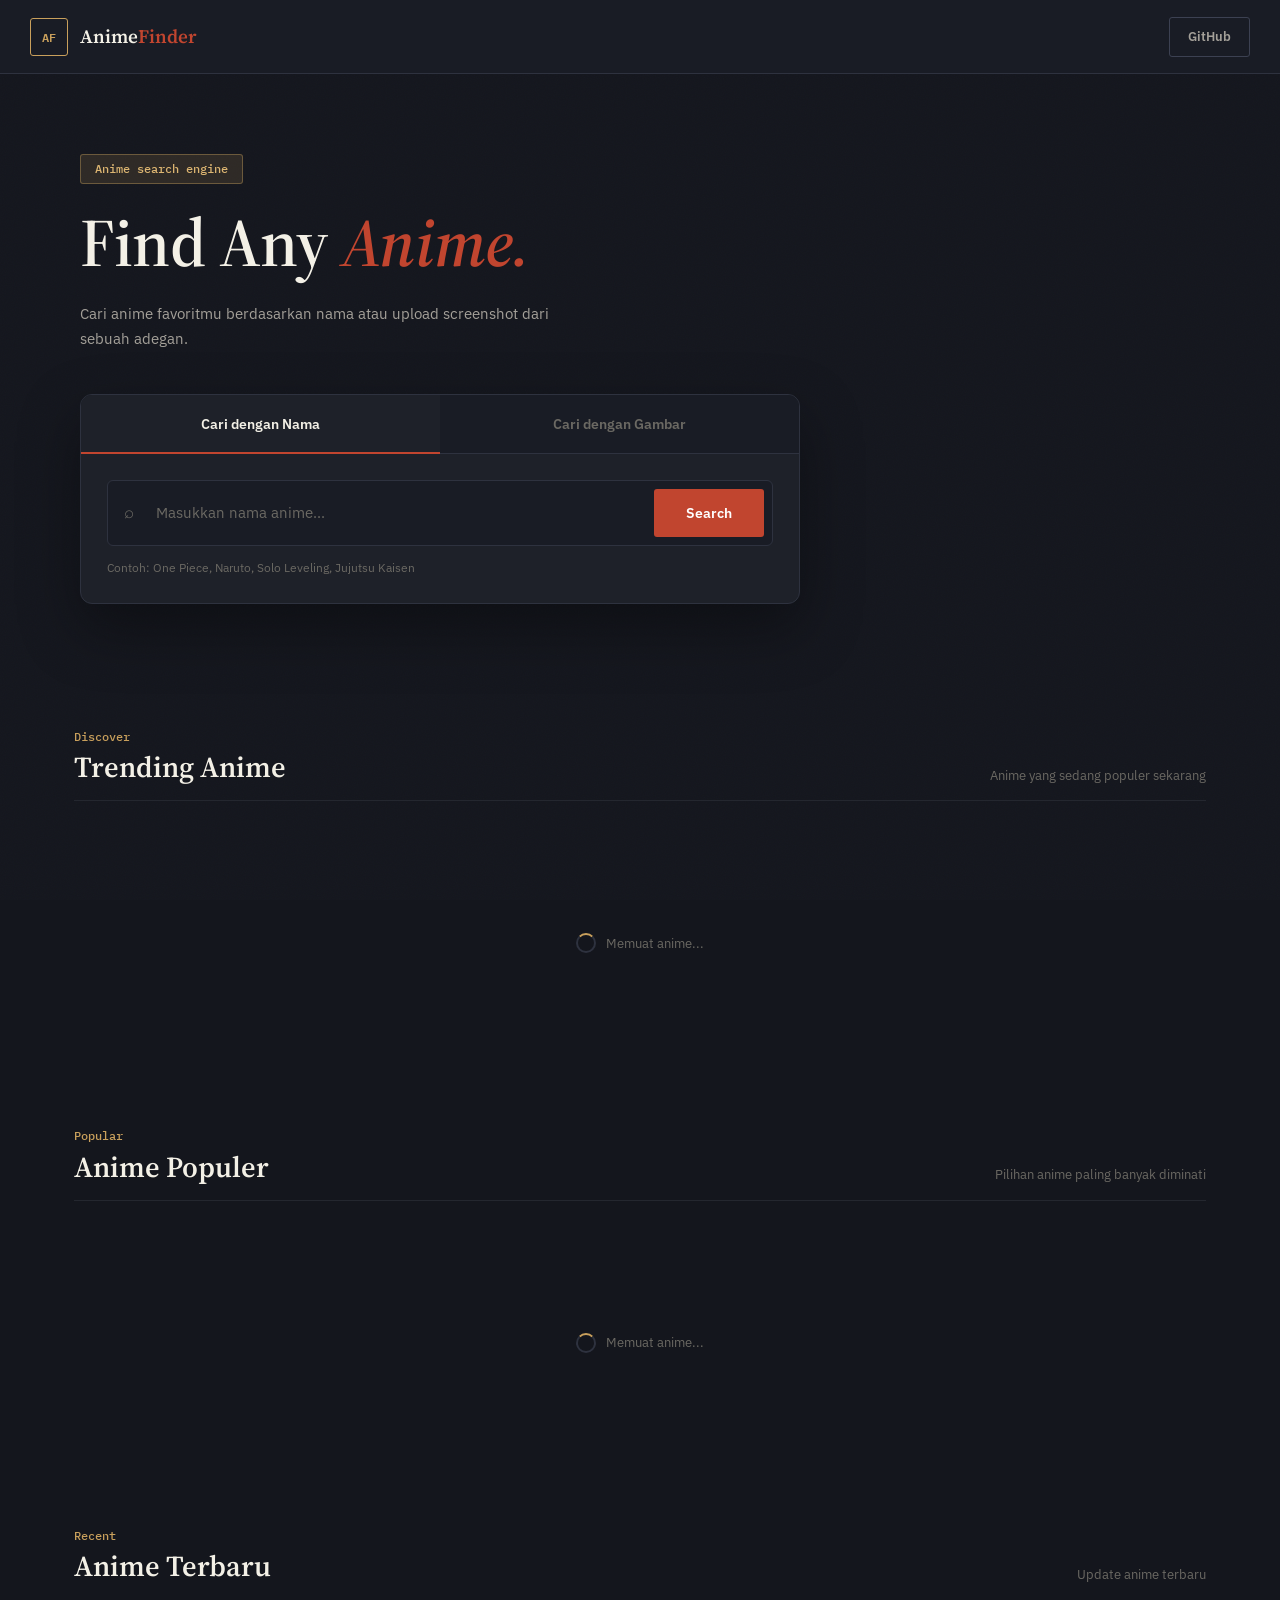
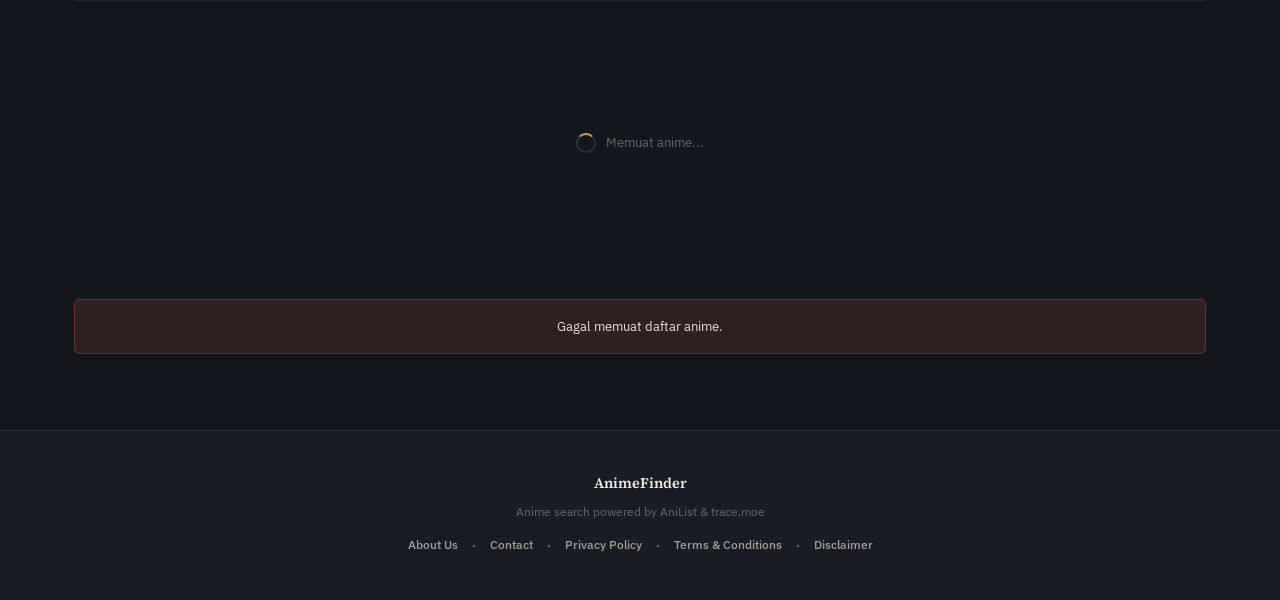
==== index.html @ 57e7ceac "Add files via upload" ====
<!DOCTYPE html>
<html lang="id">
<head>
    <meta charset="UTF-8">

    <meta
        name="viewport"
        content="width=device-width, initial-scale=1.0"
    >

    <meta
        name="theme-color"
        content="#06070c"
    >

    <meta
        name="description"
        content="AnimeFinder — cari anime berdasarkan nama atau screenshot."
    >

    <title>AnimeFinder — Anime Search</title>

    <link
        rel="stylesheet"
        href="style.css"
    >
</head>

<body>

    <!-- =====================================
         NAVBAR
    ====================================== -->

    <header class="navbar">

        <a
            href="#"
            class="logo"
            aria-label="AnimeFinder Home"
        >
            <span class="logo-icon">
                AF
            </span>

            <span>
                Anime<span>Finder</span>
            </span>
        </a>

        <button
            id="githubBtn"
            class="github-btn"
            type="button"
        >
            GitHub
        </button>

    </header>


    <!-- =====================================
         MAIN
    ====================================== -->

    <main>

        <!-- =================================
             HERO
        ================================== -->

        <section class="hero">

            <span class="hero-badge">
                Anime search engine
            </span>

            <h1>
                Find Any
                <span>Anime.</span>
            </h1>

            <p>
                Cari anime favoritmu berdasarkan
                nama atau upload screenshot dari
                sebuah adegan.
            </p>


            <!-- =============================
                 SEARCH CONTAINER
            ============================== -->

            <div class="search-container">

                <!-- TABS -->

                <div class="search-tabs">

                    <button
                        class="tab active"
                        data-tab="name"
                        type="button"
                    >
                      Cari dengan Nama
                    </button>

                    <button
                        class="tab"
                        data-tab="image"
                        type="button"
                    >
                      Cari dengan Gambar
                    </button>

                </div>


                <!-- =========================
                     NAME SEARCH
                ========================== -->

                <div
                    id="namePanel"
                    class="search-panel active"
                >

                    <div class="search-box">

                        <span class="search-icon">
                            ⌕
                        </span>

                        <input
                            id="searchInput"
                            type="search"
                            autocomplete="off"
                            placeholder="Masukkan nama anime..."
                            aria-label="Nama anime"
                        >

                        <button
                            id="searchBtn"
                            type="button"
                        >
                            Search
                        </button>

                    </div>

                    <p class="search-hint">
                        Contoh: One Piece, Naruto,
                        Solo Leveling, Jujutsu Kaisen
                    </p>

                </div>


                <!-- =========================
                     IMAGE SEARCH
                ========================== -->

                <div
                    id="imagePanel"
                    class="search-panel"
                >

                    <label
                        class="upload-box"
                        for="imageInput"
                    >

                        <input
                            id="imageInput"
                            type="file"
                            accept="image/*"
                            hidden
                        >

                        <div
                            id="uploadContent"
                            class="upload-content"
                        >

                            <div class="upload-icon">
                                [◉°]
                            </div>

                            <strong>
                                Upload Screenshot Anime
                            </strong>

                            <span>
                                JPG, PNG, WEBP — maksimal 12 MB
                            </span>

                        </div>

                        <img
                            id="previewImage"
                            class="preview-image"
                            src=""
                            alt="Preview screenshot"
                        >

                    </label>

                    <button
                        id="traceBtn"
                        class="trace-btn"
                        type="button"
                        disabled
                    >
                        🔎 Cari Anime dari Gambar
                    </button>

                </div>

            </div>

        </section>


        <!-- =================================
             ERROR
        ================================== -->

        <div
            id="errorBox"
            class="error-box hidden"
        >

            <div class="error-icon">
                !
            </div>

            <div class="error-text">

                <strong id="errorTitle">
                    Terjadi kesalahan
                </strong>

                <p id="errorMessage">
                    Silakan coba lagi.
                </p>

            </div>

            <button
                id="closeError"
                type="button"
                aria-label="Tutup"
            >
                ×
            </button>

        </div>


        <!-- =================================
             LOADING
        ================================== -->

        <div
            id="loading"
            class="loading hidden"
        >

            <div class="spinner"></div>

            <p id="loadingText">
                Memuat...
            </p>

        </div>


        <!-- =================================
             HOME — TRENDING
        ================================== -->

        <section
            class="home-anime"
            id="trendingSection"
        >

            <div class="home-section-heading">

                <div>

                    <span class="home-eyebrow">
                        Discover
                    </span>

                    <h2>
                        Trending Anime
                    </h2>

                </div>

                <span class="home-description">
                    Anime yang sedang populer sekarang
                </span>

            </div>


            <div
                id="trendingGrid"
                class="home-anime-grid"
            >

                <div class="home-loading">

                    <div class="mini-spinner"></div>

                    <span>
                        Memuat anime...
                    </span>

                </div>

            </div>

        </section>


        <!-- =================================
             HOME — Popular
        ================================== -->

        <section
            class="home-anime"
            id="popularSection"
        >

            <div class="home-section-heading">

                <div>

                    <span class="home-eyebrow">
                        Popular
                    </span>

                    <h2>
                        Anime Populer
                    </h2>

                </div>

                <span class="home-description">
                    Pilihan anime paling banyak diminati
                </span>

            </div>


            <div
                id="popularGrid"
                class="home-anime-grid"
            >

                <div class="home-loading">

                    <div class="mini-spinner"></div>

                    <span>
                        Memuat anime...
                    </span>

                </div>

            </div>

        </section>


        <!-- =================================
             HOME — Recent
        ================================== -->

        <section
            class="home-anime"
            id="recentSection"
        >

            <div class="home-section-heading">

                <div>

                    <span class="home-eyebrow">
                        Recent
                    </span>

                    <h2>
                        Anime Terbaru
                    </h2>

                </div>

                <span class="home-description">
                    Update anime terbaru
                </span>

            </div>


            <div
                id="recentGrid"
                class="home-anime-grid"
            >

                <div class="home-loading">

                    <div class="mini-spinner"></div>

                    <span>
                        Memuat anime...
                    </span>

                </div>

            </div>

        </section>


        <!-- =================================
             HOME ERROR
        ================================== -->

        <div
            id="homeError"
            class="home-error hidden"
        >
            Gagal memuat daftar anime.
        </div>


        <!-- =================================
             SEARCH RESULTS — NAME
        ================================== -->

        <section
            id="results"
            class="results hidden"
        >

            <div class="section-heading">

                <div>

                    <span
                        id="resultEyebrow"
                        class="eyebrow"
                    >
                        AniList results
                    </span>

                    <h2 id="resultTitle">
                        Hasil pencarian
                    </h2>

                </div>

                <span
                    id="resultCount"
                    class="result-count"
                >
                    0 anime
                </span>

            </div>


            <div
                id="animeGrid"
                class="anime-grid"
            ></div>

        </section>


        <!-- =================================
             SEARCH RESULTS — IMAGE
        ================================== -->

        <section
            id="traceResults"
            class="trace-results hidden"
        >

            <div class="section-heading">

                <div>

                    <span class="eyebrow">
                        Image search
                    </span>

                    <h2>
                        Anime yang ditemukan
                    </h2>

                </div>

                <span
                    id="traceResultCount"
                    class="result-count"
                >
                    Hasil screenshot
                </span>

            </div>


            <div
                id="traceGrid"
                class="trace-grid"
            ></div>

        </section>


        <!-- =================================
             EMPTY STATE
        ================================== -->

        <section
            id="emptyState"
            class="empty-state hidden"
        >

            <div class="empty-icon">
                🔎
            </div>

            <h2>
                Anime tidak ditemukan
            </h2>

            <p>
                Coba gunakan nama anime lain
                atau upload screenshot yang
                lebih jelas.
            </p>

        </section>

    </main>


    <!-- =====================================
         ANIME DETAIL MODAL
    ====================================== -->

    <div
        id="animeModal"
        class="modal hidden"
        aria-hidden="true"
    >

        <div
            id="modalOverlay"
            class="modal-overlay"
        ></div>


        <div
            class="modal-card"
            role="dialog"
            aria-modal="true"
            aria-label="Anime Detail"
        >

            <button
                id="modalClose"
                class="modal-close"
                type="button"
                aria-label="Tutup detail"
            >
                ×
            </button>


            <div id="modalContent"></div>

        </div>

    </div>


    <!-- =====================================
         FOOTER
    ====================================== -->

    <footer>

        <strong>
            AnimeFinder
        </strong>

        <span>
            Anime search powered by AniList
            &amp; trace.moe
        </span>

        <nav class="footer-links" aria-label="Tautan footer">
            <a href="about.html">About Us</a>
            <span class="dot">•</span>
            <a href="contact.html">Contact</a>
            <span class="dot">•</span>
            <a href="privacy.html">Privacy Policy</a>
            <span class="dot">•</span>
            <a href="terms.html">Terms &amp; Conditions</a>
            <span class="dot">•</span>
            <a href="disclaimer.html">Disclaimer</a>
        </nav>

    </footer>


    <!-- =====================================
         JAVASCRIPT
    ====================================== -->

    <script
        src="app.js"
        defer
    ></script>

</body>
</html>
---- style.css ----
/* =========================================================
   AnimeFinder — visual identity notes

   Direction: a reading-room / card-catalog archive for anime —
   dark shelving, warm brass hardware, hairline card stock, an
   ink-stamp red for actions. Cards behave like catalog cards:
   flat, squared, hairline-bordered, with a folded-corner rating
   mark instead of a floating pill badge.
========================================================= */

@import url('https://fonts.googleapis.com/css2?family=Source+Serif+4:opsz,wght@8..60,500;8..60,600;8..60,700&family=IBM+Plex+Sans:wght@400;500;600;700&family=IBM+Plex+Mono:wght@400;500;600&display=swap');

:root {
    /* surfaces */
    --bg: #14161d;
    --bg-soft: #191c25;
    --surface: #1e2129;
    --surface-2: #262a34;
    --surface-raised: #2b2f3a;

    /* lines */
    --line: #2e323f;
    --line-soft: #24272f;
    --line-strong: #3c4152;

    /* text */
    --text: #e8e4d9;
    --text-dim: #a4a099;
    --text-faint: #6b6963;
    --heading: #f3f0e6;

    /* accents */
    --accent: #c1452f;
    --accent-strong: #d65a3f;
    --accent-soft: rgba(193, 69, 47, 0.14);
    --accent-line: rgba(193, 69, 47, 0.4);

    --brass: #c9a05c;
    --brass-strong: #ddb672;
    --brass-soft: rgba(201, 160, 92, 0.14);
    --brass-line: rgba(201, 160, 92, 0.4);

    --danger: #d9573f;
    --danger-soft: rgba(217, 87, 63, 0.14);
    --danger-line: rgba(217, 87, 63, 0.35);

    /* radii — deliberately varied by role, not a single value */
    --radius-tag: 3px;
    --radius-card: 6px;
    --radius-panel: 12px;

    /* type */
    --font-serif: "Source Serif 4", Georgia, "Times New Roman", serif;
    --font-sans: "IBM Plex Sans", system-ui, -apple-system, "Segoe UI", sans-serif;
    --font-mono: "IBM Plex Mono", "SF Mono", Consolas, monospace;
}

/* =========================================================
   RESET
========================================================= */

* {
    box-sizing: border-box;
    margin: 0;
    padding: 0;
}

html {
    scroll-behavior: smooth;
    background: var(--bg);
}

@media (prefers-reduced-motion: reduce) {
    html {
        scroll-behavior: auto;
    }

    * {
        animation-duration: 0.001ms !important;
        transition-duration: 0.001ms !important;
    }
}

body {
    position: relative;

    min-height: 100vh;
    overflow-x: hidden;

    background: var(--bg);
    color: var(--text);

    font-family: var(--font-sans);
    font-size: 15px;
    line-height: 1.5;
}

/* fine paper grain, not a tech grid — sits low and quiet */
body::before {
    content: "";
    position: fixed;
    inset: 0;

    pointer-events: none;
    z-index: 0;

    opacity: 0.5;
    mix-blend-mode: overlay;

    background-image: url("data:image/svg+xml,%3Csvg xmlns='http://www.w3.org/2000/svg' width='120' height='120'%3E%3Cfilter id='n'%3E%3CfeTurbulence type='fractalNoise' baseFrequency='0.9' numOctaves='2' stitchTiles='stitch'/%3E%3C/filter%3E%3Crect width='100%25' height='100%25' filter='url(%23n)' opacity='0.4'/%3E%3C/svg%3E");
}

body.modal-open {
    overflow: hidden;
}

button,
input {
    font: inherit;
    color: inherit;
}

button {
    border: 0;
    background: none;
}

a {
    color: inherit;
}

h1, h2, h3 {
    font-family: var(--font-serif);
    font-weight: 600;
    color: var(--heading);
}

::selection {
    background: var(--accent);
    color: #fff;
}

:focus-visible {
    outline: 2px solid var(--brass);
    outline-offset: 2px;
    border-radius: 2px;
}

::-webkit-scrollbar {
    width: 8px;
}

::-webkit-scrollbar-track {
    background: var(--bg);
}

::-webkit-scrollbar-thumb {
    background: var(--surface-raised);
    border-radius: 50px;
}

::-webkit-scrollbar-thumb:hover {
    background: var(--brass);
}

/* =========================================================
   NAVBAR
========================================================= */

.navbar {
    position: relative;
    z-index: 20;

    width: 100%;
    min-height: 74px;

    display: flex;
    align-items: center;
    justify-content: space-between;

    padding: 14px 30px;

    background: var(--bg-soft);
    border-bottom: 1px solid var(--line);
}

.logo {
    display: inline-flex;
    align-items: center;
    gap: 12px;

    color: var(--heading);
    text-decoration: none;

    font-family: var(--font-serif);
    font-size: 19px;
    font-weight: 600;
}

.logo > span:last-child > span {
    color: var(--accent);
}

.logo-icon {
    width: 38px;
    height: 38px;

    display: grid;
    place-items: center;

    border-radius: var(--radius-tag);
    border: 1.5px solid var(--brass);

    background: transparent;
    color: var(--brass);

    font-family: var(--font-mono);
    font-size: 12px;
    font-weight: 600;
    letter-spacing: 0.5px;
}

.github-btn {
    min-height: 40px;

    padding: 0 18px;

    border-radius: var(--radius-tag);
    border: 1px solid var(--line-strong);

    background: transparent;
    color: var(--text-dim);

    font-size: 13px;
    font-weight: 600;

    cursor: pointer;

    transition: border-color 0.18s ease, color 0.18s ease, background 0.18s ease;
}

.github-btn:hover {
    border-color: var(--brass);
    color: var(--brass);
    background: var(--brass-soft);
}

/* =========================================================
   MAIN
========================================================= */

main {
    position: relative;
    z-index: 1;

    width: 100%;
    max-width: 1180px;

    margin: 0 auto;
}

/* =========================================================
   HERO
========================================================= */

.hero {
    position: relative;

    display: flex;
    flex-direction: column;
    align-items: flex-start;

    padding: 80px 30px 60px;

    text-align: left;
}

.hero-badge {
    display: inline-flex;
    align-items: center;

    min-height: 30px;

    padding: 0 14px;

    border-radius: var(--radius-tag);
    border: 1px solid var(--brass-line);

    background: var(--brass-soft);
    color: var(--brass-strong);

    font-family: var(--font-mono);
    font-size: 12px;
    font-weight: 500;
}

.hero h1 {
    max-width: 14ch;
    margin-top: 24px;

    font-size: clamp(40px, 7vw, 68px);
    line-height: 1.04;
    letter-spacing: -0.5px;
}

.hero h1 span {
    color: var(--accent);
    font-style: italic;
}

.hero > p {
    max-width: 480px;

    margin-top: 22px;

    color: var(--text-dim);

    font-size: 15px;
    line-height: 1.7;
}

/* =========================================================
   SEARCH CONTAINER — styled like a card pulled from the drawer
========================================================= */

.search-container {
    width: min(100%, 720px);

    margin-top: 42px;

    overflow: hidden;

    border-radius: var(--radius-panel);
    background: var(--surface);
    border: 1px solid var(--line);

    box-shadow: 0 24px 60px rgba(0, 0, 0, 0.35);
}

/* =========================================================
   SEARCH TABS — folder-tab metaphor, not underlined nav tabs
========================================================= */

.search-tabs {
    width: 100%;

    display: grid;
    grid-template-columns: 1fr 1fr;

    background: var(--bg-soft);
    border-bottom: 1px solid var(--line);
}

.tab {
    position: relative;

    min-height: 58px;

    padding: 0 16px;

    background: transparent;
    color: var(--text-faint);

    font-size: 13.5px;
    font-weight: 600;

    cursor: pointer;

    transition: color 0.18s ease, background 0.18s ease;
}

.tab:hover {
    color: var(--text-dim);
}

.tab.active {
    color: var(--heading);
    background: var(--surface);
}

.tab.active::after {
    content: "";

    position: absolute;

    left: 0;
    right: 0;
    bottom: -1px;

    height: 2px;

    background: var(--accent);
}

/* =========================================================
   SEARCH PANELS
========================================================= */

.search-panel {
    display: none;

    padding: 26px;
}

.search-panel.active {
    display: block;
}

/* =========================================================
   NAME SEARCH
========================================================= */

.search-box {
    position: relative;

    width: 100%;

    display: grid;
    grid-template-columns: 1fr auto;

    gap: 10px;

    padding: 8px;

    border-radius: var(--radius-card);
    background: var(--bg-soft);
    border: 1px solid var(--line);

    transition: border-color 0.18s ease;
}

.search-box:focus-within {
    border-color: var(--brass-line);
}

.search-icon {
    position: absolute;

    left: 16px;
    top: 50%;

    transform: translateY(-50%);

    color: var(--text-faint);
    font-size: 17px;

    pointer-events: none;
}

#searchInput {
    width: 100%;
    min-width: 0;
    height: 48px;

    padding: 0 14px 0 40px;

    border: 0;
    outline: 0;
    border-radius: var(--radius-tag);

    background: transparent;
    color: var(--heading);

    font-size: 14.5px;
}

#searchInput::placeholder {
    color: var(--text-faint);
}

#searchBtn {
    min-width: 110px;
    min-height: 48px;

    padding: 0 20px;

    border-radius: var(--radius-tag);

    background: var(--accent);
    color: #fff;

    font-size: 13.5px;
    font-weight: 600;

    cursor: pointer;

    transition: background 0.18s ease;
}

#searchBtn:hover {
    background: var(--accent-strong);
}

.search-hint {
    margin-top: 13px;

    color: var(--text-faint);
    font-size: 12px;
    line-height: 1.5;
}

/* =========================================================
   IMAGE SEARCH
========================================================= */

.upload-box {
    position: relative;

    width: 100%;
    min-height: 220px;

    display: flex;
    align-items: center;
    justify-content: center;

    overflow: hidden;

    padding: 24px;

    border-radius: var(--radius-card);
    border: 1px dashed var(--line-strong);

    background: var(--bg-soft);

    cursor: pointer;

    transition: border-color 0.18s ease, background 0.18s ease;
}

.upload-box:hover {
    border-color: var(--brass-line);
    background: var(--brass-soft);
}

.upload-content {
    display: flex;
    flex-direction: column;
    align-items: center;

    text-align: center;
}

.upload-icon {
    width: 46px;
    height: 46px;

    display: grid;
    place-items: center;

    margin-bottom: 14px;

    border-radius: var(--radius-tag);
    border: 1.5px solid var(--brass-line);

    color: var(--brass);
    font-size: 17px;
}

.upload-content strong {
    color: var(--heading);
    font-size: 14.5px;
    font-weight: 600;
}

.upload-content span {
    margin-top: 7px;

    color: var(--text-faint);
    font-size: 12px;
}

.preview-image {
    display: none;

    width: 100%;
    max-height: 310px;

    object-fit: contain;

    border-radius: var(--radius-tag);
}

.trace-btn {
    width: 100%;

    min-height: 48px;

    margin-top: 14px;

    border-radius: var(--radius-tag);

    background: var(--accent);
    color: #fff;

    font-size: 13.5px;
    font-weight: 600;

    cursor: pointer;

    transition: background 0.18s ease, opacity 0.18s ease;
}

.trace-btn:hover:not(:disabled) {
    background: var(--accent-strong);
}

.trace-btn:disabled {
    opacity: 0.35;
    cursor: not-allowed;
}

/* =========================================================
   ERROR
========================================================= */

.error-box {
    width: calc(100% - 60px);

    margin: 0 auto 32px;

    display: flex;
    align-items: center;

    gap: 14px;

    padding: 16px;

    border-radius: var(--radius-card);
    background: var(--danger-soft);
    border: 1px solid var(--danger-line);
}

.error-icon {
    flex: 0 0 auto;

    width: 34px;
    height: 34px;

    display: grid;
    place-items: center;

    border-radius: var(--radius-tag);
    background: var(--danger);

    color: #fff;
    font-weight: 700;
}

.error-text {
    flex: 1;
    min-width: 0;
}

.error-text strong {
    display: block;
    color: var(--heading);
    font-size: 13.5px;
}

.error-text p {
    margin-top: 3px;
    color: var(--text-dim);
    font-size: 12px;
    line-height: 1.5;
}

#errorBox > button {
    width: 30px;
    height: 30px;

    border-radius: var(--radius-tag);

    color: var(--text-dim);
    font-size: 20px;

    cursor: pointer;
}

#errorBox > button:hover {
    color: var(--heading);
}

/* =========================================================
   LOADING
========================================================= */

.loading {
    min-height: 150px;

    display: flex;
    flex-direction: column;
    align-items: center;
    justify-content: center;

    gap: 12px;

    color: var(--text-faint);
}

.spinner,
.mini-spinner {
    width: 26px;
    height: 26px;

    border: 2.5px solid var(--line);
    border-top-color: var(--brass);

    border-radius: 50%;

    animation: spin 0.8s linear infinite;
}

.mini-spinner {
    width: 20px;
    height: 20px;
    border-width: 2px;
}

.loading p {
    font-size: 13px;
}

@keyframes spin {
    to {
        transform: rotate(360deg);
    }
}

/* =========================================================
   HOME SECTIONS
========================================================= */

.home-anime {
    position: relative;

    padding: 64px 24px 0;
}

.home-section-heading {
    display: flex;
    align-items: flex-end;
    justify-content: space-between;

    gap: 20px;

    margin-bottom: 22px;

    padding-bottom: 16px;
    border-bottom: 1px solid var(--line-soft);
}

.home-eyebrow {
    display: block;

    margin-bottom: 6px;

    color: var(--brass);

    font-family: var(--font-mono);
    font-size: 11.5px;
    font-weight: 500;
}

.home-section-heading h2 {
    font-size: clamp(22px, 4vw, 29px);
    line-height: 1.15;
}

.home-description {
    color: var(--text-faint);
    font-size: 12.5px;
    text-align: right;
}

/* =========================================================
   HOME GRID
========================================================= */

.home-anime-grid,
.anime-grid {
    display: grid;

    grid-template-columns: repeat(4, minmax(0, 1fr));

    gap: 16px;
}

.home-loading {
    min-height: 240px;

    grid-column: 1 / -1;

    display: flex;
    align-items: center;
    justify-content: center;

    gap: 10px;

    color: var(--text-faint);
    font-size: 13px;
}

/* =========================================================
   ANIME CARD — a catalog card, not a SaaS tile
========================================================= */

.anime-card {
    position: relative;

    overflow: hidden;
    min-width: 0;

    border-radius: var(--radius-card);
    background: var(--surface);
    border: 1px solid var(--line);

    cursor: pointer;

    transition: transform 0.2s ease, border-color 0.2s ease;
}

.anime-card:hover {
    transform: translateY(-3px);
    border-color: var(--brass-line);
}

.poster-wrap {
    position: relative;

    width: 100%;
    aspect-ratio: 2 / 3;

    overflow: hidden;

    background: var(--bg-soft);
}

.poster {
    width: 100%;
    height: 100%;

    display: block;
    object-fit: cover;

    transition: transform 0.35s ease;
}

.anime-card:hover .poster {
    transform: scale(1.03);
}

.poster-gradient {
    position: absolute;
    inset: 55% 0 0;

    background: linear-gradient(to bottom, transparent, rgba(10, 11, 14, 0.75));
    pointer-events: none;
}

.poster-placeholder {
    width: 100%;
    height: 100%;

    display: grid;
    place-items: center;

    background: var(--bg-soft);
    color: var(--text-faint);
    font-size: 12px;
}

/* =========================================================
   CARD BADGES
   Score reads as a folded paper corner; status as a plain
   text tag with a small status dot — neither is a floating
   gradient pill.
========================================================= */

.score {
    position: absolute;

    top: 0;
    left: 0;

    z-index: 2;

    padding: 7px 11px 5px 9px;

    clip-path: polygon(0 0, 100% 0, 100% 55%, 55% 100%, 0 100%);

    background: var(--brass);
    color: #1c1508;

    font-family: var(--font-mono);
    font-size: 11.5px;
    font-weight: 600;
}

.status-badge {
    position: absolute;

    top: 9px;
    right: 9px;

    z-index: 2;

    display: inline-flex;
    align-items: center;
    gap: 5px;

    padding: 5px 9px;

    border-radius: var(--radius-tag);
    background: rgba(20, 22, 29, 0.85);
    border: 1px solid var(--line-strong);

    color: var(--text);
    font-size: 9.5px;
    font-weight: 600;
}

.status-badge::before {
    content: "";

    width: 5px;
    height: 5px;
    border-radius: 50%;

    background: var(--accent-strong);
}

/* =========================================================
   CARD INFO
========================================================= */

.card-info {
    min-height: 140px;

    padding: 13px;
}

.card-title {
    color: var(--heading);

    font-size: 14.5px;
    line-height: 1.35;
    font-weight: 600;

    display: -webkit-box;
    -webkit-box-orient: vertical;
    -webkit-line-clamp: 2;

    overflow: hidden;
}

.card-romaji {
    margin-top: 4px;

    color: var(--text-faint);
    font-size: 11px;
    line-height: 1.4;

    display: -webkit-box;
    -webkit-box-orient: vertical;
    -webkit-line-clamp: 1;

    overflow: hidden;
}

.card-meta {
    display: flex;
    align-items: center;
    flex-wrap: wrap;

    gap: 4px;

    margin-top: 9px;

    color: var(--text-dim);

    font-family: var(--font-mono);
    font-size: 10px;
}

.card-meta i {
    color: var(--brass);
    font-style: normal;
}

.card-genres {
    margin-top: 8px;

    color: var(--text-faint);
    font-size: 10.5px;
    line-height: 1.4;

    display: -webkit-box;
    -webkit-box-orient: vertical;
    -webkit-line-clamp: 1;

    overflow: hidden;
}

/* =========================================================
   RESULTS
========================================================= */

.results,
.trace-results {
    position: relative;

    padding: 64px 24px 0;
}

.section-heading {
    display: flex;
    align-items: flex-end;
    justify-content: space-between;

    gap: 20px;

    margin-bottom: 22px;

    padding-bottom: 16px;
    border-bottom: 1px solid var(--line-soft);
}

.eyebrow {
    display: block;

    margin-bottom: 6px;

    color: var(--brass);

    font-family: var(--font-mono);
    font-size: 11.5px;
    font-weight: 500;
}

.section-heading h2 {
    font-size: clamp(21px, 4vw, 27px);
}

.result-count {
    color: var(--text-dim);

    font-family: var(--font-mono);
    font-size: 12px;
}

/* =========================================================
   TRACE GRID
========================================================= */

.trace-grid {
    display: grid;
    grid-template-columns: repeat(2, minmax(0, 1fr));

    gap: 16px;
}

.trace-card {
    overflow: hidden;

    border-radius: var(--radius-card);
    background: var(--surface);
    border: 1px solid var(--line);

    cursor: pointer;

    transition: transform 0.2s ease, border-color 0.2s ease;
}

.trace-card:hover {
    transform: translateY(-3px);
    border-color: var(--brass-line);
}

.trace-image-wrap {
    position: relative;

    aspect-ratio: 16 / 9;
    overflow: hidden;

    background: var(--bg-soft);
}

.trace-image-wrap img {
    width: 100%;
    height: 100%;

    display: block;
    object-fit: cover;
}

.trace-no-image {
    width: 100%;
    height: 100%;

    display: grid;
    place-items: center;

    color: var(--text-faint);
}

.trace-match {
    position: absolute;

    top: 0;
    right: 0;

    padding: 7px 11px 5px 9px;

    clip-path: polygon(0 0, 100% 0, 100% 100%, 45% 100%, 0 55%);

    background: var(--brass);
    color: #1c1508;

    font-family: var(--font-mono);
    font-size: 11.5px;
    font-weight: 600;
}

.trace-info {
    padding: 15px;
}

.trace-topline {
    display: flex;
    justify-content: space-between;

    gap: 10px;

    color: var(--text-faint);

    font-family: var(--font-mono);
    font-size: 10px;
}

.trace-topline b {
    color: var(--brass);
    font-weight: 600;
    font-size: 11px;
}

.trace-info h3 {
    margin-top: 8px;

    font-size: 17px;
    line-height: 1.3;
}

.trace-alt-title,
.trace-native-title {
    margin-top: 4px;

    color: var(--text-dim);
    font-size: 11px;
}

.trace-details {
    display: grid;
    grid-template-columns: repeat(3, 1fr);

    gap: 8px;

    margin-top: 13px;
}

.trace-details div {
    min-width: 0;

    padding: 9px;

    border-radius: var(--radius-tag);
    background: var(--bg-soft);
    border: 1px solid var(--line-soft);
}

.trace-details span {
    display: block;
    color: var(--text-faint);
    font-size: 9px;
}

.trace-details strong {
    display: block;
    margin-top: 3px;

    color: var(--text);

    font-family: var(--font-mono);
    font-size: 10.5px;
}

.trace-genres {
    margin-top: 9px;

    color: var(--text-faint);
    font-size: 10.5px;
}

.trace-actions {
    display: flex;
    gap: 8px;

    margin-top: 14px;
}

.trace-detail-btn,
.trace-video-btn {
    flex: 1;

    min-height: 38px;

    display: flex;
    align-items: center;
    justify-content: center;

    padding: 8px 10px;

    border-radius: var(--radius-tag);

    font-size: 11.5px;
    font-weight: 600;

    text-decoration: none;
    cursor: pointer;

    transition: background 0.18s ease, border-color 0.18s ease;
}

.trace-detail-btn {
    background: var(--accent);
    color: #fff;
}

.trace-detail-btn:hover {
    background: var(--accent-strong);
}

.trace-video-btn {
    background: transparent;
    color: var(--text-dim);
    border: 1px solid var(--line-strong);
}

.trace-video-btn:hover {
    color: var(--brass);
    border-color: var(--brass-line);
}

/* =========================================================
   EMPTY STATE
========================================================= */

.empty-state {
    padding: 75px 20px;
    text-align: center;
}

.empty-icon {
    width: 52px;
    height: 52px;

    display: grid;
    place-items: center;

    margin: 0 auto 16px;

    border-radius: var(--radius-card);
    border: 1px solid var(--line-strong);

    color: var(--text-dim);
    font-size: 18px;
}

.empty-state h2 {
    font-size: 22px;
}

.empty-state p {
    max-width: 480px;
    margin: 9px auto 0;

    color: var(--text-dim);
    font-size: 13px;
    line-height: 1.6;
}

/* =========================================================
   HOME ERROR
========================================================= */

.home-error {
    margin: 36px 24px;
    padding: 17px;

    border-radius: var(--radius-card);
    background: var(--danger-soft);
    border: 1px solid var(--danger-line);

    color: var(--text);
    text-align: center;
    font-size: 13px;
}

/* =========================================================
   MODAL
========================================================= */

.modal {
    position: fixed;
    inset: 0;

    z-index: 100;

    display: flex;
    align-items: center;
    justify-content: center;

    padding: 20px;

    background: rgba(10, 11, 14, 0.8);
    backdrop-filter: blur(6px);
    -webkit-backdrop-filter: blur(6px);
}

.modal.hidden {
    display: none !important;
}

.modal-overlay {
    position: absolute;
    inset: 0;
    cursor: pointer;
}

.modal-card {
    position: relative;
    z-index: 2;

    width: min(100%, 880px);
    max-height: 90vh;

    overflow-y: auto;

    border-radius: var(--radius-panel);
    background: var(--surface);
    border: 1px solid var(--line-strong);

    box-shadow: 0 30px 90px rgba(0, 0, 0, 0.5);
}

.modal-close {
    position: absolute;

    top: 14px;
    right: 14px;

    z-index: 10;

    width: 36px;
    height: 36px;

    display: grid;
    place-items: center;

    border-radius: var(--radius-tag);
    background: var(--bg-soft);
    border: 1px solid var(--line-strong);

    color: var(--text);
    font-size: 20px;

    cursor: pointer;

    transition: border-color 0.18s ease, color 0.18s ease;
}

.modal-close:hover {
    border-color: var(--accent-line);
    color: var(--accent-strong);
}

#modalContent {
    padding: 28px;
}

/* =========================================================
   MODAL DETAIL
========================================================= */

#modalContent > .modal-content {
    display: grid;
    grid-template-columns: 240px 1fr;

    gap: 28px;
}

.modal-poster-column {
    min-width: 0;
}

.modal-poster {
    width: 100%;
    aspect-ratio: 2 / 3;

    display: block;
    object-fit: cover;

    border-radius: var(--radius-card);
    border: 1px solid var(--line);
    background: var(--bg-soft);
}

.modal-poster-empty {
    width: 100%;
    aspect-ratio: 2 / 3;

    display: grid;
    place-items: center;

    border-radius: var(--radius-card);
    border: 1px solid var(--line);
    background: var(--bg-soft);

    color: var(--text-faint);
}

.modal-details {
    min-width: 0;
    padding-right: 26px;
}

.modal-eyebrow {
    color: var(--brass);

    font-family: var(--font-mono);
    font-size: 11px;
    font-weight: 500;
}

.modal-details h2 {
    margin-top: 9px;

    font-size: 28px;
    line-height: 1.15;
}

.modal-native {
    margin-top: 6px;

    color: var(--text-dim);
    font-size: 12px;
}

.modal-stats {
    display: grid;
    grid-template-columns: repeat(2, minmax(0, 1fr));

    gap: 8px;

    margin-top: 20px;
}

.modal-stats .stat {
    min-width: 0;

    padding: 10px;

    border-radius: var(--radius-tag);
    background: var(--bg-soft);
    border: 1px solid var(--line-soft);
}

.modal-stats .stat span {
    display: block;
    color: var(--text-faint);
    font-size: 9px;
}

.modal-stats .stat strong {
    display: block;
    margin-top: 4px;

    color: var(--brass);

    font-family: var(--font-mono);
    font-size: 12px;

    overflow-wrap: anywhere;
}

.modal-section-title {
    margin-top: 22px;
    font-size: 14.5px;
    font-weight: 600;
    color: var(--heading);
    font-family: var(--font-sans);
}

.modal-description {
    margin-top: 8px;

    color: var(--text-dim);
    font-size: 13px;
    line-height: 1.75;
}

.modal-link {
    display: inline-flex;
    align-items: center;
    justify-content: center;

    min-height: 40px;
    margin-top: 17px;

    padding: 0 16px;

    border-radius: var(--radius-tag);
    background: var(--accent);
    color: #fff;

    text-decoration: none;
    font-size: 12px;
    font-weight: 600;

    transition: background 0.18s ease;
}

.modal-link:hover {
    background: var(--accent-strong);
}

/* =========================================================
   FULL DETAIL VIEW
========================================================= */

.detail-page {
    background: var(--bg);
}

.detail-hero {
    min-height: 420px;

    background-color: var(--bg-soft);
    background-size: cover;
    background-position: center;

    border-bottom: 1px solid var(--line);
}

.detail-hero-content {
    max-width: 1100px;
    min-height: 420px;

    display: flex;
    align-items: center;

    gap: 30px;

    margin: 0 auto;
    padding: 40px;
}

.detail-poster-wrap {
    flex: 0 0 210px;
}

.detail-poster {
    width: 210px;
    aspect-ratio: 2 / 3;

    display: block;
    object-fit: cover;

    border-radius: var(--radius-card);
    border: 1px solid var(--line-strong);
}

.detail-main {
    min-width: 0;
}

.detail-eyebrow {
    color: var(--brass);

    font-family: var(--font-mono);
    font-size: 11px;
    font-weight: 500;
}

.detail-main h1 {
    margin-top: 9px;

    font-size: clamp(28px, 5vw, 46px);
    line-height: 1.1;
}

.detail-english,
.detail-romaji,
.detail-native {
    margin-top: 6px;

    color: var(--text-dim);
    font-size: 13px;
}

.detail-badges {
    display: flex;
    flex-wrap: wrap;

    gap: 7px;

    margin-top: 17px;
}

.detail-badges span {
    padding: 6px 10px;

    border-radius: var(--radius-tag);
    background: var(--bg-soft);
    border: 1px solid var(--line-strong);

    color: var(--text-dim);
    font-size: 10px;
    font-weight: 600;
}

.detail-badges .detail-score {
    background: var(--brass);
    color: #1c1508;
    border-color: var(--brass);
}

.detail-stats {
    display: grid;
    grid-template-columns: repeat(3, minmax(0, 1fr));

    gap: 8px;

    margin-top: 19px;
}

.detail-stat {
    padding: 10px;

    border-radius: var(--radius-tag);
    background: var(--bg-soft);
    border: 1px solid var(--line-soft);
}

.detail-stat span {
    display: block;
    color: var(--text-faint);
    font-size: 9px;
}

.detail-stat strong {
    display: block;
    margin-top: 4px;

    color: var(--brass);

    font-family: var(--font-mono);
    font-size: 11px;

    overflow-wrap: anywhere;
}

.detail-body {
    max-width: 980px;
    margin: 0 auto;

    padding: 44px 30px 68px;
}

.detail-section {
    margin-bottom: 38px;
}

.detail-section-title span {
    display: block;
    margin-bottom: 6px;

    color: var(--brass);

    font-family: var(--font-mono);
    font-size: 10.5px;
    font-weight: 500;
}

.detail-section-title h2 {
    font-size: 23px;
}

.detail-description {
    margin-top: 13px;

    color: var(--text-dim);
    font-size: 14px;
    line-height: 1.8;
}

.detail-genres,
.detail-studios {
    display: flex;
    flex-wrap: wrap;

    gap: 7px;

    margin-top: 13px;
}

.detail-genres span,
.detail-studios span {
    padding: 7px 11px;

    border-radius: var(--radius-tag);
    background: transparent;
    border: 1px solid var(--brass-line);

    color: var(--brass);
    font-size: 11px;
}

.detail-actions {
    margin-top: 32px;
}

.detail-anilist-btn {
    display: inline-flex;
    align-items: center;
    justify-content: center;

    min-height: 42px;

    padding: 0 18px;

    border-radius: var(--radius-tag);
    background: var(--accent);
    color: #fff;

    text-decoration: none;
    font-size: 12px;
    font-weight: 600;

    transition: background 0.18s ease;
}

.detail-anilist-btn:hover {
    background: var(--accent-strong);
}

/* =========================================================
   FOOTER
========================================================= */

footer {
    position: relative;
    z-index: 1;

    margin-top: 76px;
    padding: 42px 20px;

    display: flex;
    flex-direction: column;
    align-items: center;

    gap: 8px;

    border-top: 1px solid var(--line);
    background: var(--bg-soft);

    text-align: center;
}

footer strong {
    color: var(--heading);
    font-family: var(--font-serif);
    font-size: 14.5px;
    font-weight: 600;
}

footer span {
    color: var(--text-faint);
    font-size: 11.5px;
}

.footer-links {
    display: flex;
    flex-wrap: wrap;
    align-items: center;
    justify-content: center;

    gap: 6px 14px;

    margin: 8px 0 4px;
}

.footer-links a {
    color: var(--text-dim);
    text-decoration: none;

    font-size: 12px;
    font-weight: 500;

    transition: color 0.18s ease;
}

.footer-links a:hover {
    color: var(--brass);
}

.footer-links .dot {
    color: var(--text-faint);
    font-size: 10px;
}

/* =========================================================
   STATIC / LEGAL PAGES
========================================================= */

.page-wrap {
    position: relative;
    z-index: 1;

    max-width: 820px;
    margin: 0 auto;

    padding: 56px 20px 40px;
}

.page-back {
    display: inline-flex;
    align-items: center;
    gap: 8px;

    margin-bottom: 24px;

    color: var(--text-dim);
    text-decoration: none;

    font-size: 13px;
    font-weight: 600;

    transition: color 0.18s ease;
}

.page-back:hover {
    color: var(--brass);
}

.page-header {
    margin-bottom: 34px;
}

.page-eyebrow {
    display: inline-block;

    margin-bottom: 13px;
    padding: 5px 0;

    border-bottom: 2px solid var(--accent);

    color: var(--text-dim);

    font-family: var(--font-mono);
    font-size: 11.5px;
    font-weight: 500;
}

.page-header h1 {
    font-size: clamp(27px, 5vw, 38px);
    line-height: 1.15;

    margin-bottom: 9px;
}

.page-updated {
    color: var(--text-faint);
    font-size: 12.5px;
}

.page-body {
    display: flex;
    flex-direction: column;
    gap: 22px;
}

.page-body section {
    padding: 22px 24px;

    border-radius: var(--radius-card);
    border-left: 2px solid var(--line-strong);
    background: var(--surface);
}

.page-body h2 {
    font-size: 16.5px;
    font-weight: 600;

    margin-bottom: 11px;
}

.page-body p {
    color: var(--text-dim);

    font-size: 14px;
    line-height: 1.75;

    margin-bottom: 10px;
}

.page-body p:last-child {
    margin-bottom: 0;
}

.page-body ul {
    margin: 10px 0 4px 20px;

    display: flex;
    flex-direction: column;
    gap: 8px;
}

.page-body li {
    color: var(--text-dim);
    font-size: 14px;
    line-height: 1.7;
}

.page-body a {
    color: var(--brass);
    text-decoration: none;
    font-weight: 600;
}

.page-body a:hover {
    text-decoration: underline;
}

.page-body strong {
    color: var(--heading);
}

/* CONTACT PAGE */

.contact-grid {
    display: grid;
    grid-template-columns: repeat(3, 1fr);

    gap: 14px;
}

.contact-card {
    padding: 22px 18px;

    border-radius: var(--radius-card);
    border: 1px solid var(--line);
    background: var(--surface);

    text-align: center;
    text-decoration: none;

    transition: border-color 0.18s ease, transform 0.18s ease;
}

.contact-card:hover {
    border-color: var(--brass-line);
    transform: translateY(-2px);
}

.contact-icon {
    width: 40px;
    height: 40px;

    margin: 0 auto 12px;

    display: grid;
    place-items: center;

    border-radius: var(--radius-tag);
    border: 1px solid var(--brass-line);

    font-size: 16px;
}

.contact-card strong {
    display: block;

    color: var(--heading);
    font-size: 13.5px;
    font-weight: 600;

    margin-bottom: 4px;
}

.contact-card span {
    color: var(--text-dim);
    font-size: 12.5px;
}

/* ABOUT PAGE */

.about-stats {
    display: grid;
    grid-template-columns: repeat(3, 1fr);

    gap: 12px;

    margin-top: 4px;
}

.about-stat {
    padding: 17px 14px;

    border-radius: var(--radius-card);
    border: 1px solid var(--line);
    background: var(--surface);

    text-align: center;
}

.about-stat strong {
    display: block;

    color: var(--brass);

    font-family: var(--font-mono);
    font-size: 20px;
    font-weight: 600;

    margin-bottom: 4px;
}

.about-stat span {
    color: var(--text-faint);
    font-size: 11.5px;
}

@media (max-width: 700px) {
    .contact-grid {
        grid-template-columns: 1fr;
    }

    .about-stats {
        grid-template-columns: 1fr;
    }

    .page-wrap {
        padding: 40px 16px 30px;
    }

    .page-body section {
        padding: 20px 18px;
    }
}

/* =========================================================
   CREDIT MODAL
========================================================= */

.credit-btn {
    margin-top: 14px;

    min-height: 36px;

    padding: 0 15px;

    border-radius: var(--radius-tag);
    background: transparent;
    border: 1px solid var(--line-strong);

    color: var(--text-dim);
    font-size: 12px;
    font-weight: 600;

    cursor: pointer;

    transition: border-color 0.18s ease, color 0.18s ease;
}

.credit-btn:hover {
    border-color: var(--brass-line);
    color: var(--brass);
}

.credit-card {
    position: relative;
    z-index: 2;

    width: min(100%, 440px);
    max-height: 90vh;

    overflow-y: auto;

    border-radius: var(--radius-panel);
    background: var(--surface);
    border: 1px solid var(--line-strong);

    box-shadow: 0 30px 90px rgba(0, 0, 0, 0.5);
}

.credit-content {
    padding: 32px 28px;
}

.credit-eyebrow {
    display: block;

    color: var(--brass);

    font-family: var(--font-mono);
    font-size: 10.5px;
    font-weight: 500;
}

.credit-content h2 {
    margin-top: 9px;
    font-size: 27px;
}

.credit-description {
    margin-top: 9px;

    color: var(--text-dim);
    font-size: 13px;
    line-height: 1.7;
}

.credit-list {
    display: grid;
    gap: 8px;

    margin-top: 22px;
}

.credit-item {
    display: flex;
    align-items: center;
    justify-content: space-between;

    gap: 15px;

    padding: 12px 13px;

    border-radius: var(--radius-tag);
    background: var(--bg-soft);
    border: 1px solid var(--line-soft);
}

.credit-item span {
    color: var(--text-faint);
    font-size: 11px;
}

.credit-item strong {
    color: var(--brass);

    font-family: var(--font-mono);
    font-size: 12px;
    text-align: right;
}

.credit-footer {
    margin-top: 20px;

    color: var(--text-faint);
    font-size: 10px;
    line-height: 1.7;
    text-align: center;
}

@media (max-width: 420px) {
    .credit-card {
        width: 100%;
        border-radius: var(--radius-panel);
    }

    .credit-content {
        padding: 26px 20px;
    }

    .credit-content h2 {
        font-size: 23px;
    }
}

/* =========================================================
   HIDDEN
========================================================= */

.hidden {
    display: none !important;
}

/* =========================================================
   MOBILE
========================================================= */

@media (max-width: 800px) {
    .navbar {
        min-height: 64px;
        padding: 12px 18px;
    }

    .logo {
        font-size: 16px;
    }

    .logo-icon {
        width: 34px;
        height: 34px;
    }

    .github-btn {
        min-height: 36px;
        padding: 0 13px;
        font-size: 12px;
    }

    .hero {
        padding: 60px 18px 48px;
    }

    .hero h1 {
        margin-top: 20px;
        max-width: none;
        font-size: clamp(36px, 11vw, 54px);
        letter-spacing: -1px;
    }

    .hero > p {
        margin-top: 18px;
        font-size: 13.5px;
    }

    .search-container {
        margin-top: 32px;
    }

    .search-panel {
        padding: 18px;
    }

    .search-box {
        display: flex;
        flex-direction: column;
        padding: 8px;
    }

    .search-icon {
        top: 32px;
    }

    #searchInput {
        height: 50px;
    }

    #searchBtn {
        width: 100%;
    }

    .home-anime {
        padding: 48px 18px 0;
    }

    .home-section-heading {
        align-items: flex-start;
        flex-direction: column;
        gap: 6px;
    }

    .home-description {
        text-align: left;
    }

    .home-anime-grid,
    .anime-grid {
        grid-template-columns: repeat(2, minmax(0, 1fr));
        gap: 11px;
    }

    .results,
    .trace-results {
        padding: 48px 18px 0;
    }

    .section-heading {
        align-items: flex-start;
        flex-direction: column;
        gap: 6px;
    }

    .trace-grid {
        grid-template-columns: 1fr;
    }

    .card-info {
        min-height: 130px;
        padding: 10px;
    }

    .card-title {
        font-size: 13px;
    }

    .card-meta {
        font-size: 9px;
    }

    .card-genres {
        font-size: 9px;
    }

    #modalContent > .modal-content {
        grid-template-columns: 1fr;
        gap: 18px;
    }

    .modal-poster-column {
        width: 150px;
        margin: 0 auto;
    }

    .modal-details {
        padding-right: 0;
    }

    .modal-details h2 {
        font-size: 24px;
    }

    .detail-hero-content {
        min-height: auto;
        flex-direction: column;
        align-items: flex-start;
        padding: 28px 18px;
    }

    .detail-poster-wrap {
        width: 150px;
    }

    .detail-poster {
        width: 150px;
    }

    .detail-stats {
        grid-template-columns: repeat(2, minmax(0, 1fr));
    }

    .detail-body {
        padding: 32px 18px 55px;
    }
}

/* =========================================================
   SMALL PHONE
========================================================= */

@media (max-width: 420px) {
    .navbar {
        padding: 10px 14px;
    }

    .logo > span:last-child {
        font-size: 14px;
    }

    .logo-icon {
        width: 32px;
        height: 32px;
    }

    .github-btn {
        padding: 0 11px;
    }

    .hero {
        padding-top: 48px;
    }

    .hero-badge {
        font-size: 10.5px;
        padding: 0 11px;
    }

    .hero h1 {
        font-size: 38px;
        letter-spacing: -0.5px;
    }

    .hero > p {
        max-width: 340px;
        font-size: 12.5px;
    }

    .tab {
        min-height: 54px;
        padding: 0 6px;
        font-size: 11.5px;
    }

    .search-panel {
        padding: 14px;
    }

    .search-hint {
        font-size: 10.5px;
    }

    .upload-box {
        min-height: 180px;
    }

    .upload-content strong {
        font-size: 12.5px;
    }

    .upload-content span {
        font-size: 10px;
    }

    .home-anime {
        padding-left: 13px;
        padding-right: 13px;
    }

    .home-anime-grid,
    .anime-grid {
        gap: 8px;
    }

    .card-info {
        padding: 8px;
    }

    .card-title {
        font-size: 11.5px;
    }

    .card-romaji {
        font-size: 9px;
    }

    .card-meta {
        gap: 3px;
        font-size: 8px;
    }

    .card-genres {
        font-size: 8px;
    }

    .score {
        font-size: 9px;
        padding: 6px 9px 4px 7px;
    }

    .status-badge {
        top: 6px;
        right: 6px;
        padding: 4px 7px;
        font-size: 8px;
    }

    .results,
    .trace-results {
        padding-left: 13px;
        padding-right: 13px;
    }

    .trace-info {
        padding: 11px;
    }

    .trace-info h3 {
        font-size: 14.5px;
    }

    .trace-details {
        grid-template-columns: 1fr 1fr;
    }

    .trace-details div:last-child {
        grid-column: 1 / -1;
    }

    .trace-actions {
        flex-direction: column;
    }

    .error-box {
        width: calc(100% - 28px);
    }

    .modal {
        padding: 10px;
    }

    .modal-card {
        max-height: 94vh;
        border-radius: var(--radius-panel);
    }

    #modalContent {
        padding: 20px 16px;
    }

    .modal-stats {
        grid-template-columns: 1fr;
    }

    .detail-hero-content {
        padding: 24px 15px;
    }

    .detail-main h1 {
        font-size: 29px;
    }

    .detail-stats {
        grid-template-columns: 1fr 1fr;
    }
}

/* =========================================================
   VERY SMALL PHONE
========================================================= */

@media (max-width: 340px) {
    .logo > span:last-child {
        display: none;
    }

    .hero h1 {
        font-size: 33px;
    }

    .home-anime-grid,
    .anime-grid {
        gap: 6px;
    }

    .card-info {
        padding: 7px;
    }

    .card-title {
        font-size: 11px;
    }

    .card-meta {
        display: block;
        line-height: 1.6;
    }

    .card-meta i {
        margin: 0 2px;
    }
}
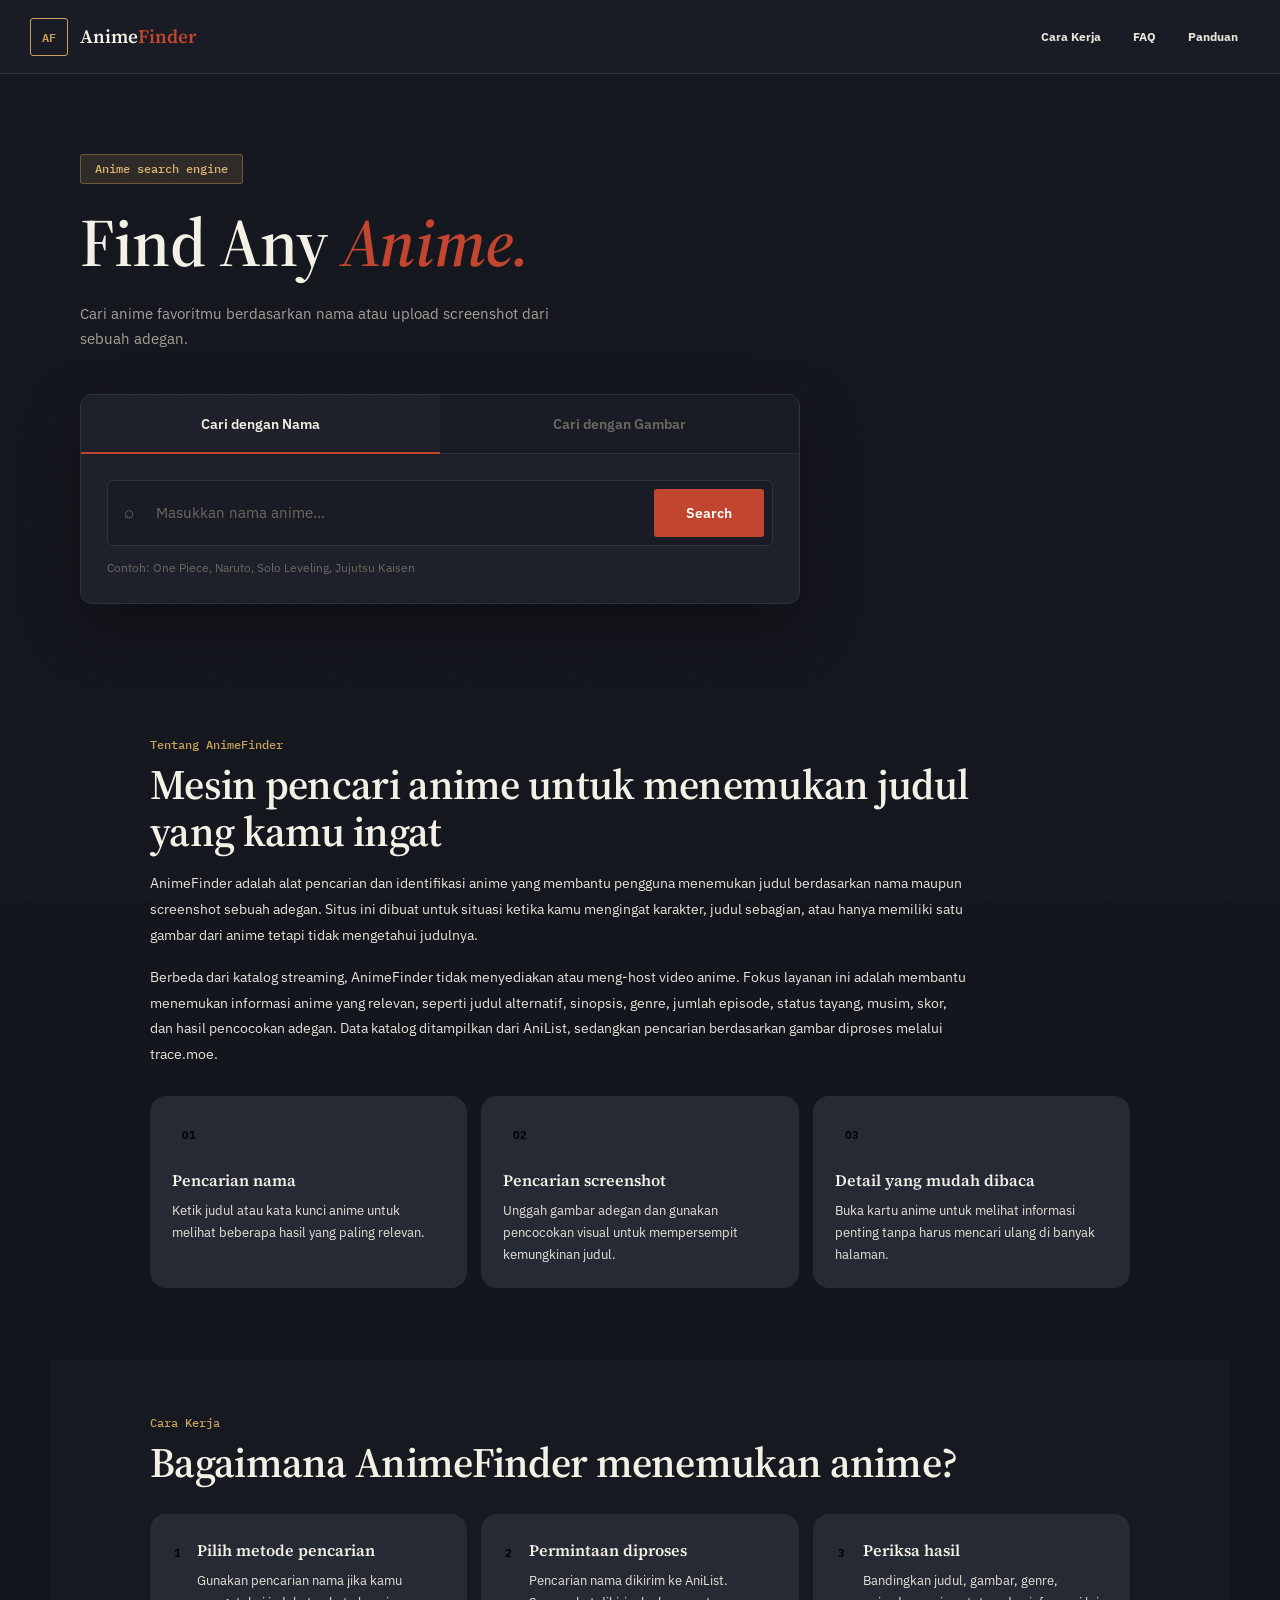
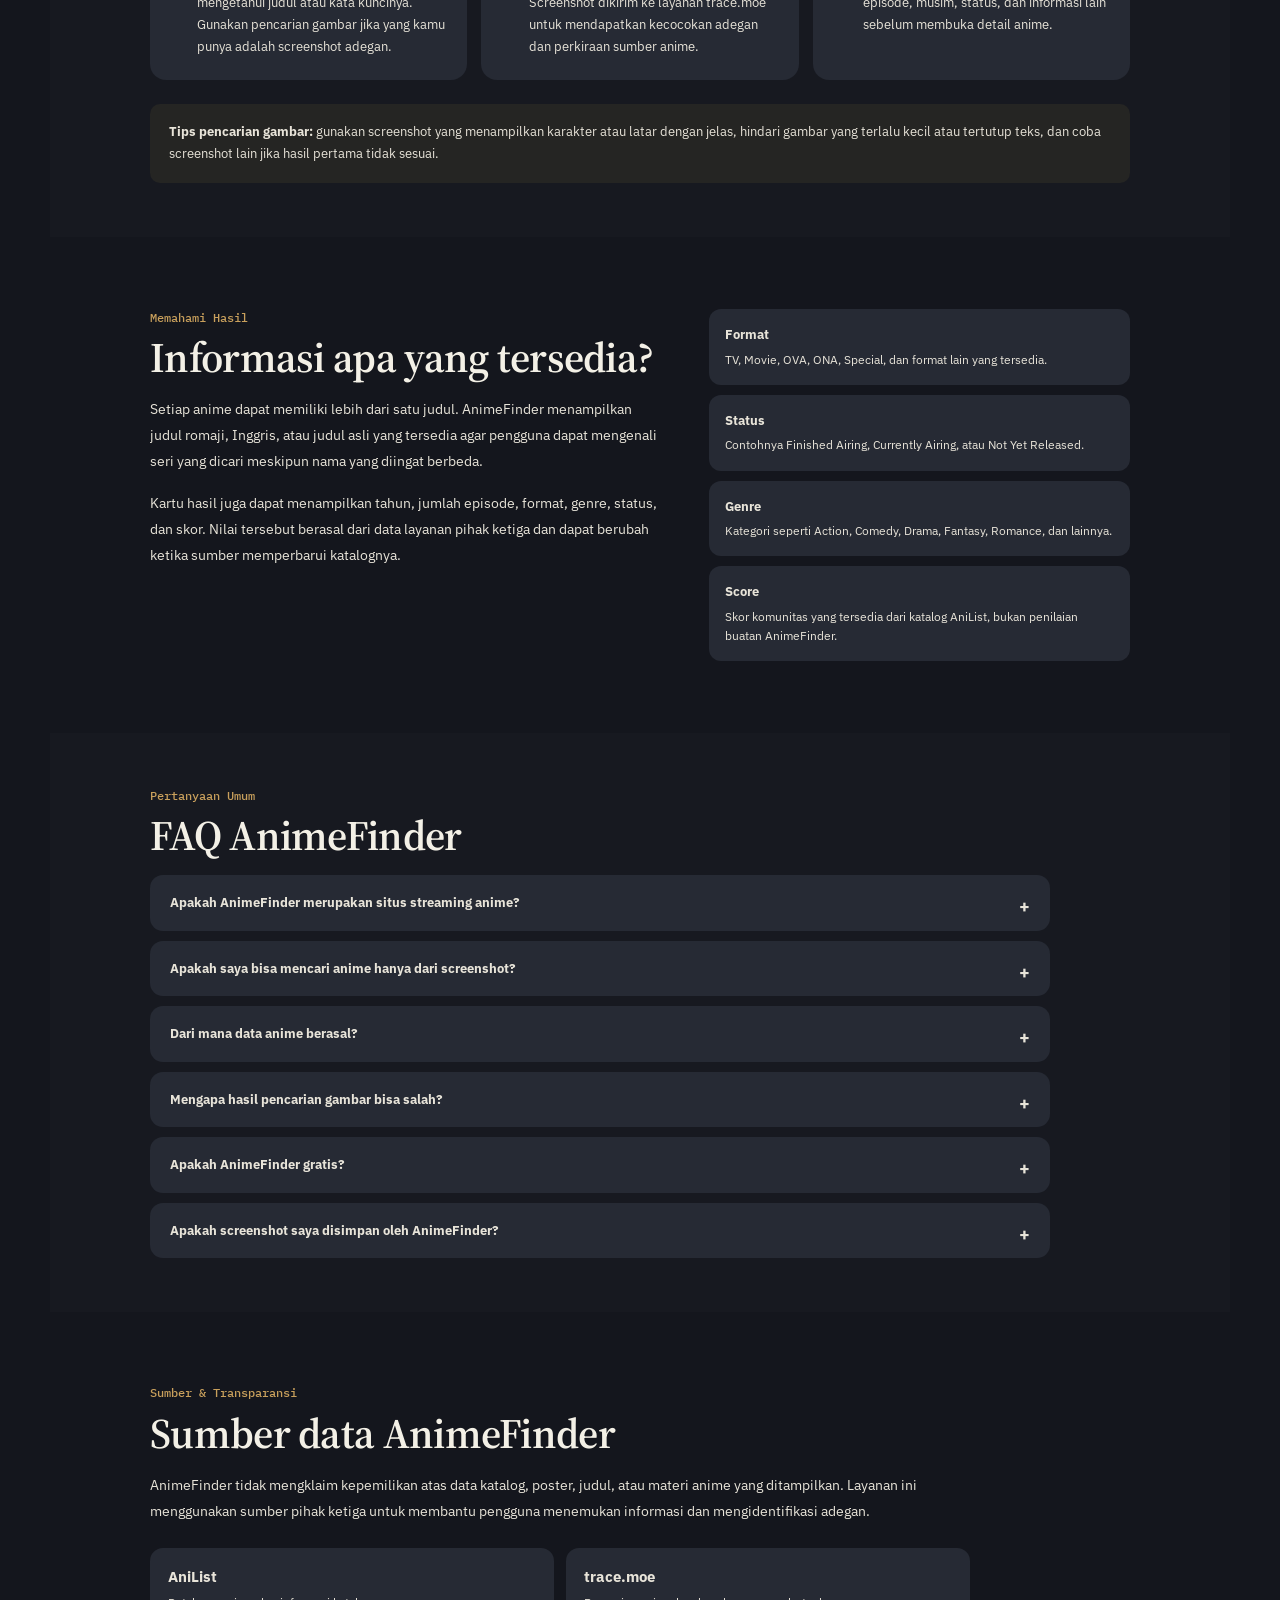
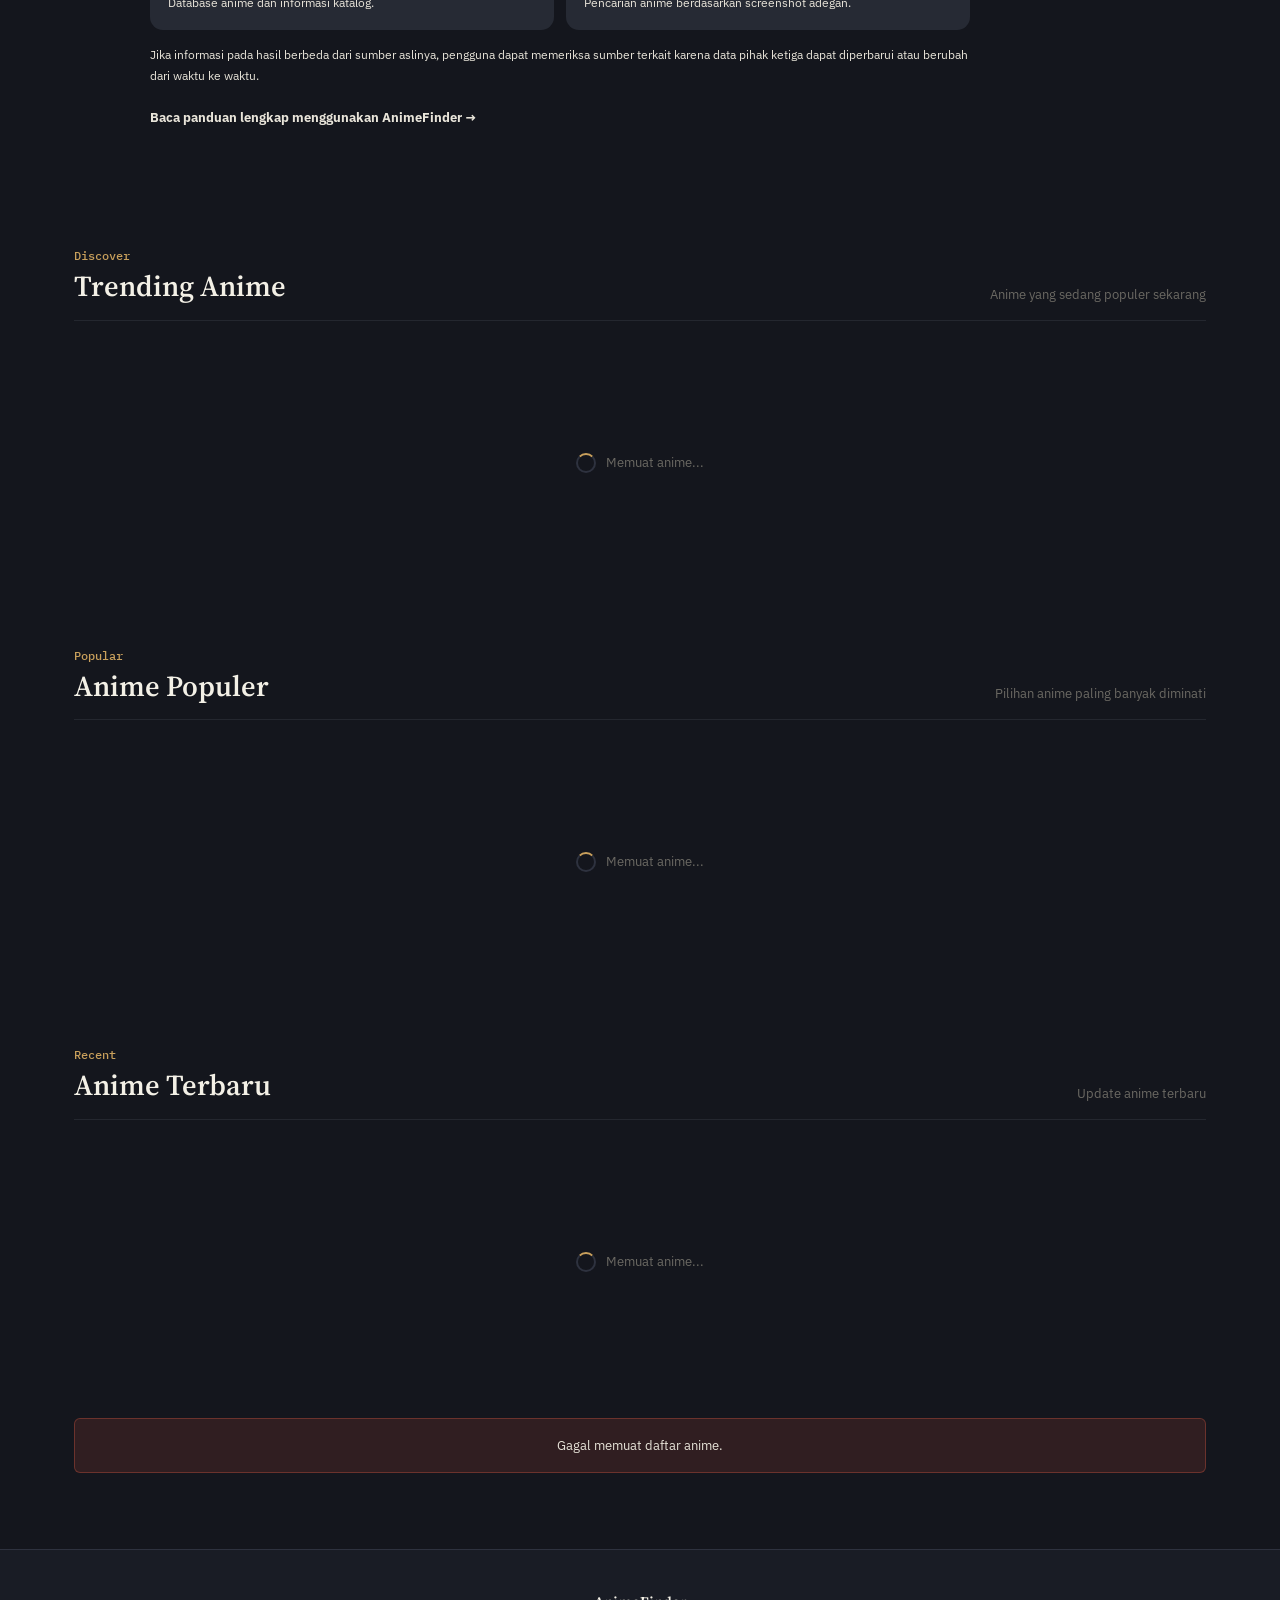
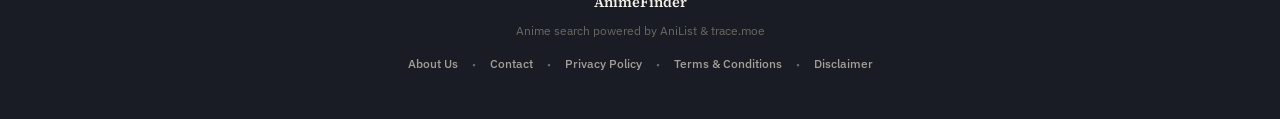
==== commit 3373e508: "Add files via upload" ====
--- a/index.html
+++ b/index.html
@@ -3,6 +3,8 @@
 <head>
     <meta charset="UTF-8">
 
+    <meta name="google-site-verification" content="9tkvjq0acOGHeWHgMjuIEypnzsh9Hy4zGbBxLmHR8CM">
+
     <meta
         name="viewport"
         content="width=device-width, initial-scale=1.0"
@@ -15,15 +17,82 @@
 
     <meta
         name="description"
-        content="AnimeFinder — cari anime berdasarkan nama atau screenshot."
+        content="AnimeFinder adalah mesin pencari anime untuk mencari anime berdasarkan nama atau screenshot dengan AniList dan trace.moe."
     >
 
-    <title>AnimeFinder — Anime Search</title>
+    <meta
+        name="robots"
+        content="index, follow, max-image-preview:large"
+    >
+
+    <link
+        rel="canonical"
+        href="https://anime.chielzshell.web.id/"
+    >
+
+    <link 
+        rel="icon" 
+        href="/animefinder-favicon.ico" 
+        type="image/x-icon"
+    >
+
+    <meta property="og:type" content="website">
+    <meta property="og:url" content="https://anime.chielzshell.web.id/">
+    <meta property="og:title" content="AnimeFinder — Anime Search">
+    <meta property="og:description" content="Cari anime berdasarkan nama atau screenshot dengan AnimeFinder.">
+    <meta property="og:site_name" content="AnimeFinder">
+
+    <meta name="twitter:card" content="summary">
+    <meta name="twitter:title" content="AnimeFinder — Anime Search">
+    <meta name="twitter:description" content="Cari anime berdasarkan nama atau screenshot dengan AnimeFinder.">
+
+    <title>AnimeFinder — Cari Anime Berdasarkan Nama atau Screenshot</title>
 
     <link
         rel="stylesheet"
         href="style.css"
     >
+
+    <!-- Google tag (gtag.js) -->
+    <script async src="https://www.googletagmanager.com/gtag/js?id=G-4RBWMRS36Y"></script>
+    <script>
+      window.dataLayer = window.dataLayer || [];
+      function gtag(){dataLayer.push(arguments);}
+      gtag('js', new Date());
+
+      gtag('config', 'G-4RBWMRS36Y');
+    </script>
+
+    <!-- Google AdSense -->
+    <script async src="https://pagead2.googlesyndication.com/pagead/js/adsbygoogle.js?client=ca-pub-4319137965038163"
+         crossorigin="anonymous"></script>
+
+    <script type="application/ld+json">
+    {
+      "@context":"https://schema.org",
+      "@type":"WebApplication",
+      "name":"AnimeFinder",
+      "url":"https://anime.chielzshell.web.id/",
+      "applicationCategory":"EntertainmentApplication",
+      "operatingSystem":"Any",
+      "description":"Alat pencarian dan identifikasi anime berdasarkan nama atau screenshot adegan.",
+      "offers":{"@type":"Offer","price":"0","priceCurrency":"USD"}
+    }
+    </script>
+
+
+    <script type="application/ld+json">
+    {
+      "@context":"https://schema.org",
+      "@type":"FAQPage",
+      "mainEntity":[
+        {"@type":"Question","name":"Apakah AnimeFinder merupakan situs streaming anime?","acceptedAnswer":{"@type":"Answer","text":"Tidak. AnimeFinder adalah alat pencarian dan identifikasi anime dan tidak menyediakan file video anime."}},
+        {"@type":"Question","name":"Apakah saya bisa mencari anime hanya dari screenshot?","acceptedAnswer":{"@type":"Answer","text":"Ya. Pengguna dapat mengunggah screenshot yang jelas melalui fitur pencarian gambar."}},
+        {"@type":"Question","name":"Dari mana data anime berasal?","acceptedAnswer":{"@type":"Answer","text":"Informasi katalog berasal dari AniList dan pencarian adegan gambar menggunakan trace.moe."}}
+      ]
+    }
+    </script>
+
 </head>
 
 <body>
@@ -48,13 +117,11 @@
             </span>
         </a>
 
-        <button
-            id="githubBtn"
-            class="github-btn"
-            type="button"
-        >
-            GitHub
-        </button>
+        <nav class="top-nav" aria-label="Navigasi utama">
+            <a href="#how-it-works">Cara Kerja</a>
+            <a href="#faq">FAQ</a>
+            <a href="guide.html">Panduan</a>
+        </nav>
 
     </header>
 
@@ -273,6 +340,164 @@
             </p>
 
         </div>
+
+
+
+
+        <!-- =================================
+             ORIGINAL CONTENT / USER GUIDE
+        ================================== -->
+
+        <section class="seo-content" aria-labelledby="about-tool-title">
+            <div class="seo-content-inner">
+                <span class="home-eyebrow">Tentang AnimeFinder</span>
+                <h2 id="about-tool-title">Mesin pencari anime untuk menemukan judul yang kamu ingat</h2>
+                <p>
+                    AnimeFinder adalah alat pencarian dan identifikasi anime yang membantu pengguna
+                    menemukan judul berdasarkan nama maupun screenshot sebuah adegan. Situs ini dibuat
+                    untuk situasi ketika kamu mengingat karakter, judul sebagian, atau hanya memiliki
+                    satu gambar dari anime tetapi tidak mengetahui judulnya.
+                </p>
+                <p>
+                    Berbeda dari katalog streaming, AnimeFinder tidak menyediakan atau meng-host video
+                    anime. Fokus layanan ini adalah membantu menemukan informasi anime yang relevan,
+                    seperti judul alternatif, sinopsis, genre, jumlah episode, status tayang, musim,
+                    skor, dan hasil pencocokan adegan. Data katalog ditampilkan dari AniList, sedangkan
+                    pencarian berdasarkan gambar diproses melalui trace.moe.
+                </p>
+                <div class="value-grid">
+                    <article class="value-card">
+                        <span class="value-number">01</span>
+                        <h3>Pencarian nama</h3>
+                        <p>Ketik judul atau kata kunci anime untuk melihat beberapa hasil yang paling relevan.</p>
+                    </article>
+                    <article class="value-card">
+                        <span class="value-number">02</span>
+                        <h3>Pencarian screenshot</h3>
+                        <p>Unggah gambar adegan dan gunakan pencocokan visual untuk mempersempit kemungkinan judul.</p>
+                    </article>
+                    <article class="value-card">
+                        <span class="value-number">03</span>
+                        <h3>Detail yang mudah dibaca</h3>
+                        <p>Buka kartu anime untuk melihat informasi penting tanpa harus mencari ulang di banyak halaman.</p>
+                    </article>
+                </div>
+            </div>
+        </section>
+
+        <section class="seo-content seo-content-alt" id="how-it-works" aria-labelledby="how-title">
+            <div class="seo-content-inner">
+                <span class="home-eyebrow">Cara Kerja</span>
+                <h2 id="how-title">Bagaimana AnimeFinder menemukan anime?</h2>
+                <div class="steps-grid">
+                    <article class="step-card">
+                        <span class="step-number">1</span>
+                        <div>
+                            <h3>Pilih metode pencarian</h3>
+                            <p>Gunakan pencarian nama jika kamu mengetahui judul atau kata kuncinya. Gunakan pencarian gambar jika yang kamu punya adalah screenshot adegan.</p>
+                        </div>
+                    </article>
+                    <article class="step-card">
+                        <span class="step-number">2</span>
+                        <div>
+                            <h3>Permintaan diproses</h3>
+                            <p>Pencarian nama dikirim ke AniList. Screenshot dikirim ke layanan trace.moe untuk mendapatkan kecocokan adegan dan perkiraan sumber anime.</p>
+                        </div>
+                    </article>
+                    <article class="step-card">
+                        <span class="step-number">3</span>
+                        <div>
+                            <h3>Periksa hasil</h3>
+                            <p>Bandingkan judul, gambar, genre, episode, musim, status, dan informasi lain sebelum membuka detail anime.</p>
+                        </div>
+                    </article>
+                </div>
+                <div class="note-box">
+                    <strong>Tips pencarian gambar:</strong>
+                    gunakan screenshot yang menampilkan karakter atau latar dengan jelas, hindari gambar
+                    yang terlalu kecil atau tertutup teks, dan coba screenshot lain jika hasil pertama tidak sesuai.
+                </div>
+            </div>
+        </section>
+
+        <section class="seo-content" aria-labelledby="data-title">
+            <div class="seo-content-inner two-column-content">
+                <div>
+                    <span class="home-eyebrow">Memahami Hasil</span>
+                    <h2 id="data-title">Informasi apa yang tersedia?</h2>
+                    <p>
+                        Setiap anime dapat memiliki lebih dari satu judul. AnimeFinder menampilkan judul
+                        romaji, Inggris, atau judul asli yang tersedia agar pengguna dapat mengenali seri
+                        yang dicari meskipun nama yang diingat berbeda.
+                    </p>
+                    <p>
+                        Kartu hasil juga dapat menampilkan tahun, jumlah episode, format, genre, status,
+                        dan skor. Nilai tersebut berasal dari data layanan pihak ketiga dan dapat berubah
+                        ketika sumber memperbarui katalognya.
+                    </p>
+                </div>
+                <div class="info-list">
+                    <div><strong>Format</strong><span>TV, Movie, OVA, ONA, Special, dan format lain yang tersedia.</span></div>
+                    <div><strong>Status</strong><span>Contohnya Finished Airing, Currently Airing, atau Not Yet Released.</span></div>
+                    <div><strong>Genre</strong><span>Kategori seperti Action, Comedy, Drama, Fantasy, Romance, dan lainnya.</span></div>
+                    <div><strong>Score</strong><span>Skor komunitas yang tersedia dari katalog AniList, bukan penilaian buatan AnimeFinder.</span></div>
+                </div>
+            </div>
+        </section>
+
+        <section class="seo-content seo-content-alt" id="faq" aria-labelledby="faq-title">
+            <div class="seo-content-inner">
+                <span class="home-eyebrow">Pertanyaan Umum</span>
+                <h2 id="faq-title">FAQ AnimeFinder</h2>
+                <div class="faq-list">
+                    <details>
+                        <summary>Apakah AnimeFinder merupakan situs streaming anime?</summary>
+                        <p>Tidak. AnimeFinder adalah alat pencarian dan identifikasi anime. Situs ini tidak menyediakan file video anime untuk ditonton atau diunduh.</p>
+                    </details>
+                    <details>
+                        <summary>Apakah saya bisa mencari anime hanya dari screenshot?</summary>
+                        <p>Ya. Pilih tab Cari dengan Gambar, unggah screenshot yang jelas, lalu jalankan pencarian gambar. Hasil bergantung pada kemampuan pencocokan layanan trace.moe.</p>
+                    </details>
+                    <details>
+                        <summary>Dari mana data anime berasal?</summary>
+                        <p>Informasi katalog anime berasal dari AniList. Pencarian adegan berdasarkan gambar menggunakan trace.moe. AnimeFinder menggabungkan hasil tersebut ke dalam antarmuka pencarian.</p>
+                    </details>
+                    <details>
+                        <summary>Mengapa hasil pencarian gambar bisa salah?</summary>
+                        <p>Pencarian gambar adalah pencocokan visual. Screenshot yang buram, terpotong, terlalu kecil, atau tidak berasal dari adegan yang dikenali dapat menghasilkan kecocokan yang kurang tepat.</p>
+                    </details>
+                    <details>
+                        <summary>Apakah AnimeFinder gratis?</summary>
+                        <p>Fitur pencarian yang tersedia di situs dapat digunakan tanpa biaya. Ketersediaan layanan tetap bergantung pada layanan API pihak ketiga yang digunakan untuk memproses permintaan.</p>
+                    </details>
+                    <details>
+                        <summary>Apakah screenshot saya disimpan oleh AnimeFinder?</summary>
+                        <p>AnimeFinder tidak menyediakan penyimpanan galeri screenshot pengguna. Gambar untuk pencarian dikirim ke layanan pencocokan pihak ketiga sebagaimana dijelaskan dalam Kebijakan Privasi.</p>
+                    </details>
+                </div>
+            </div>
+        </section>
+
+        <section class="seo-content" aria-labelledby="source-title">
+            <div class="seo-content-inner source-section">
+                <span class="home-eyebrow">Sumber &amp; Transparansi</span>
+                <h2 id="source-title">Sumber data AnimeFinder</h2>
+                <p>
+                    AnimeFinder tidak mengklaim kepemilikan atas data katalog, poster, judul, atau materi
+                    anime yang ditampilkan. Layanan ini menggunakan sumber pihak ketiga untuk membantu
+                    pengguna menemukan informasi dan mengidentifikasi adegan.
+                </p>
+                <div class="source-links">
+                    <a href="https://anilist.co/" target="_blank" rel="noopener noreferrer"><strong>AniList</strong><span>Database anime dan informasi katalog.</span></a>
+                    <a href="https://trace.moe/" target="_blank" rel="noopener noreferrer"><strong>trace.moe</strong><span>Pencarian anime berdasarkan screenshot adegan.</span></a>
+                </div>
+                <p class="small-note">
+                    Jika informasi pada hasil berbeda dari sumber aslinya, pengguna dapat memeriksa sumber
+                    terkait karena data pihak ketiga dapat diperbarui atau berubah dari waktu ke waktu.
+                </p>
+                <a class="guide-link" href="guide.html">Baca panduan lengkap menggunakan AnimeFinder →</a>
+            </div>
+        </section>
 
 
         <!-- =================================
@@ -630,4 +855,4 @@
     ></script>
 
 </body>
-</html>+</html>
--- a/style.css
+++ b/style.css
@@ -2562,3 +2562,279 @@
         margin: 0 2px;
     }
 }
+
+
+/* =========================================================
+   INFORMATIONAL CONTENT / ADSENSE-READY UX
+========================================================= */
+
+.top-nav {
+    display: flex;
+    align-items: center;
+    gap: 8px;
+    margin-left: auto;
+}
+
+.top-nav a {
+    display: inline-flex;
+    align-items: center;
+    min-height: 36px;
+    padding: 0 12px;
+    border: 1px solid var(--border);
+    border-radius: 10px;
+    color: var(--muted);
+    text-decoration: none;
+    font-size: 12px;
+    font-weight: 700;
+    transition: .2s ease;
+}
+
+.top-nav a:hover {
+    color: var(--text);
+    border-color: var(--yellow);
+}
+
+.seo-content {
+    width: min(1120px, calc(100% - 32px));
+    margin: 18px auto 0;
+    padding: 54px 0;
+}
+
+.seo-content-alt {
+    border-top: 1px solid var(--border);
+    border-bottom: 1px solid var(--border);
+    width: 100%;
+    background: rgba(255,255,255,.015);
+}
+
+.seo-content-inner {
+    width: min(980px, calc(100% - 32px));
+    margin: 0 auto;
+}
+
+.seo-content h2 {
+    max-width: 820px;
+    margin: 8px 0 16px;
+    font-size: clamp(26px, 4vw, 42px);
+    line-height: 1.12;
+    letter-spacing: -.7px;
+}
+
+.seo-content p {
+    max-width: 820px;
+    margin: 0 0 16px;
+    color: var(--muted);
+    line-height: 1.85;
+    font-size: 14px;
+}
+
+.value-grid,
+.steps-grid {
+    display: grid;
+    grid-template-columns: repeat(3, minmax(0, 1fr));
+    gap: 14px;
+    margin-top: 28px;
+}
+
+.value-card,
+.step-card {
+    padding: 22px;
+    border: 1px solid var(--border);
+    border-radius: 16px;
+    background: var(--surface-2);
+}
+
+.value-number,
+.step-number {
+    display: inline-flex;
+    width: 34px;
+    height: 34px;
+    align-items: center;
+    justify-content: center;
+    border-radius: 10px;
+    background: var(--yellow);
+    color: #050505;
+    font-size: 11px;
+    font-weight: 900;
+}
+
+.value-card h3,
+.step-card h3 {
+    margin: 16px 0 8px;
+    font-size: 16px;
+}
+
+.value-card p,
+.step-card p {
+    margin: 0;
+    font-size: 12.5px;
+    line-height: 1.75;
+}
+
+.step-card {
+    display: flex;
+    gap: 15px;
+}
+
+.step-card h3 {
+    margin-top: 2px;
+}
+
+.note-box {
+    margin-top: 24px;
+    padding: 17px 19px;
+    border-left: 3px solid var(--yellow);
+    border-radius: 10px;
+    background: rgba(255, 215, 80, .06);
+    color: var(--muted);
+    font-size: 13px;
+    line-height: 1.75;
+}
+
+.note-box strong {
+    color: var(--text);
+}
+
+.two-column-content {
+    display: grid;
+    grid-template-columns: minmax(0, 1.1fr) minmax(300px, .9fr);
+    gap: 45px;
+    align-items: start;
+}
+
+.info-list {
+    display: grid;
+    gap: 10px;
+}
+
+.info-list > div {
+    padding: 16px;
+    border: 1px solid var(--border);
+    border-radius: 12px;
+    background: var(--surface-2);
+}
+
+.info-list strong,
+.info-list span {
+    display: block;
+}
+
+.info-list strong {
+    margin-bottom: 5px;
+    font-size: 13px;
+}
+
+.info-list span {
+    color: var(--muted);
+    font-size: 12px;
+    line-height: 1.6;
+}
+
+.faq-list {
+    display: grid;
+    gap: 10px;
+    max-width: 900px;
+}
+
+.faq-list details {
+    border: 1px solid var(--border);
+    border-radius: 13px;
+    background: var(--surface-2);
+    overflow: hidden;
+}
+
+.faq-list summary {
+    cursor: pointer;
+    padding: 18px 20px;
+    font-size: 13px;
+    font-weight: 800;
+    list-style: none;
+}
+
+.faq-list summary::-webkit-details-marker {
+    display: none;
+}
+
+.faq-list summary::after {
+    content: "+";
+    float: right;
+    color: var(--yellow);
+    font-size: 18px;
+}
+
+.faq-list details[open] summary::after {
+    content: "−";
+}
+
+.faq-list details p {
+    margin: 0;
+    padding: 0 20px 19px;
+    font-size: 12.5px;
+}
+
+.source-links {
+    display: grid;
+    grid-template-columns: repeat(2, minmax(0, 1fr));
+    gap: 12px;
+    max-width: 820px;
+    margin: 24px 0 14px;
+}
+
+.source-links a {
+    display: block;
+    padding: 18px;
+    border: 1px solid var(--border);
+    border-radius: 13px;
+    background: var(--surface-2);
+    color: var(--text);
+    text-decoration: none;
+}
+
+.source-links a:hover {
+    border-color: var(--yellow);
+}
+
+.source-links strong,
+.source-links span {
+    display: block;
+}
+
+.source-links strong {
+    margin-bottom: 5px;
+}
+
+.source-links span {
+    color: var(--muted);
+    font-size: 12px;
+}
+
+.small-note {
+    font-size: 11.5px !important;
+}
+
+.guide-link {
+    display: inline-flex;
+    margin-top: 6px;
+    color: var(--yellow);
+    font-weight: 800;
+    font-size: 13px;
+    text-decoration: none;
+}
+
+@media (max-width: 760px) {
+    .top-nav a:nth-child(1),
+    .top-nav a:nth-child(2) {
+        display: none;
+    }
+
+    .value-grid,
+    .steps-grid,
+    .two-column-content,
+    .source-links {
+        grid-template-columns: 1fr;
+    }
+
+    .seo-content {
+        padding: 40px 0;
+    }
+}
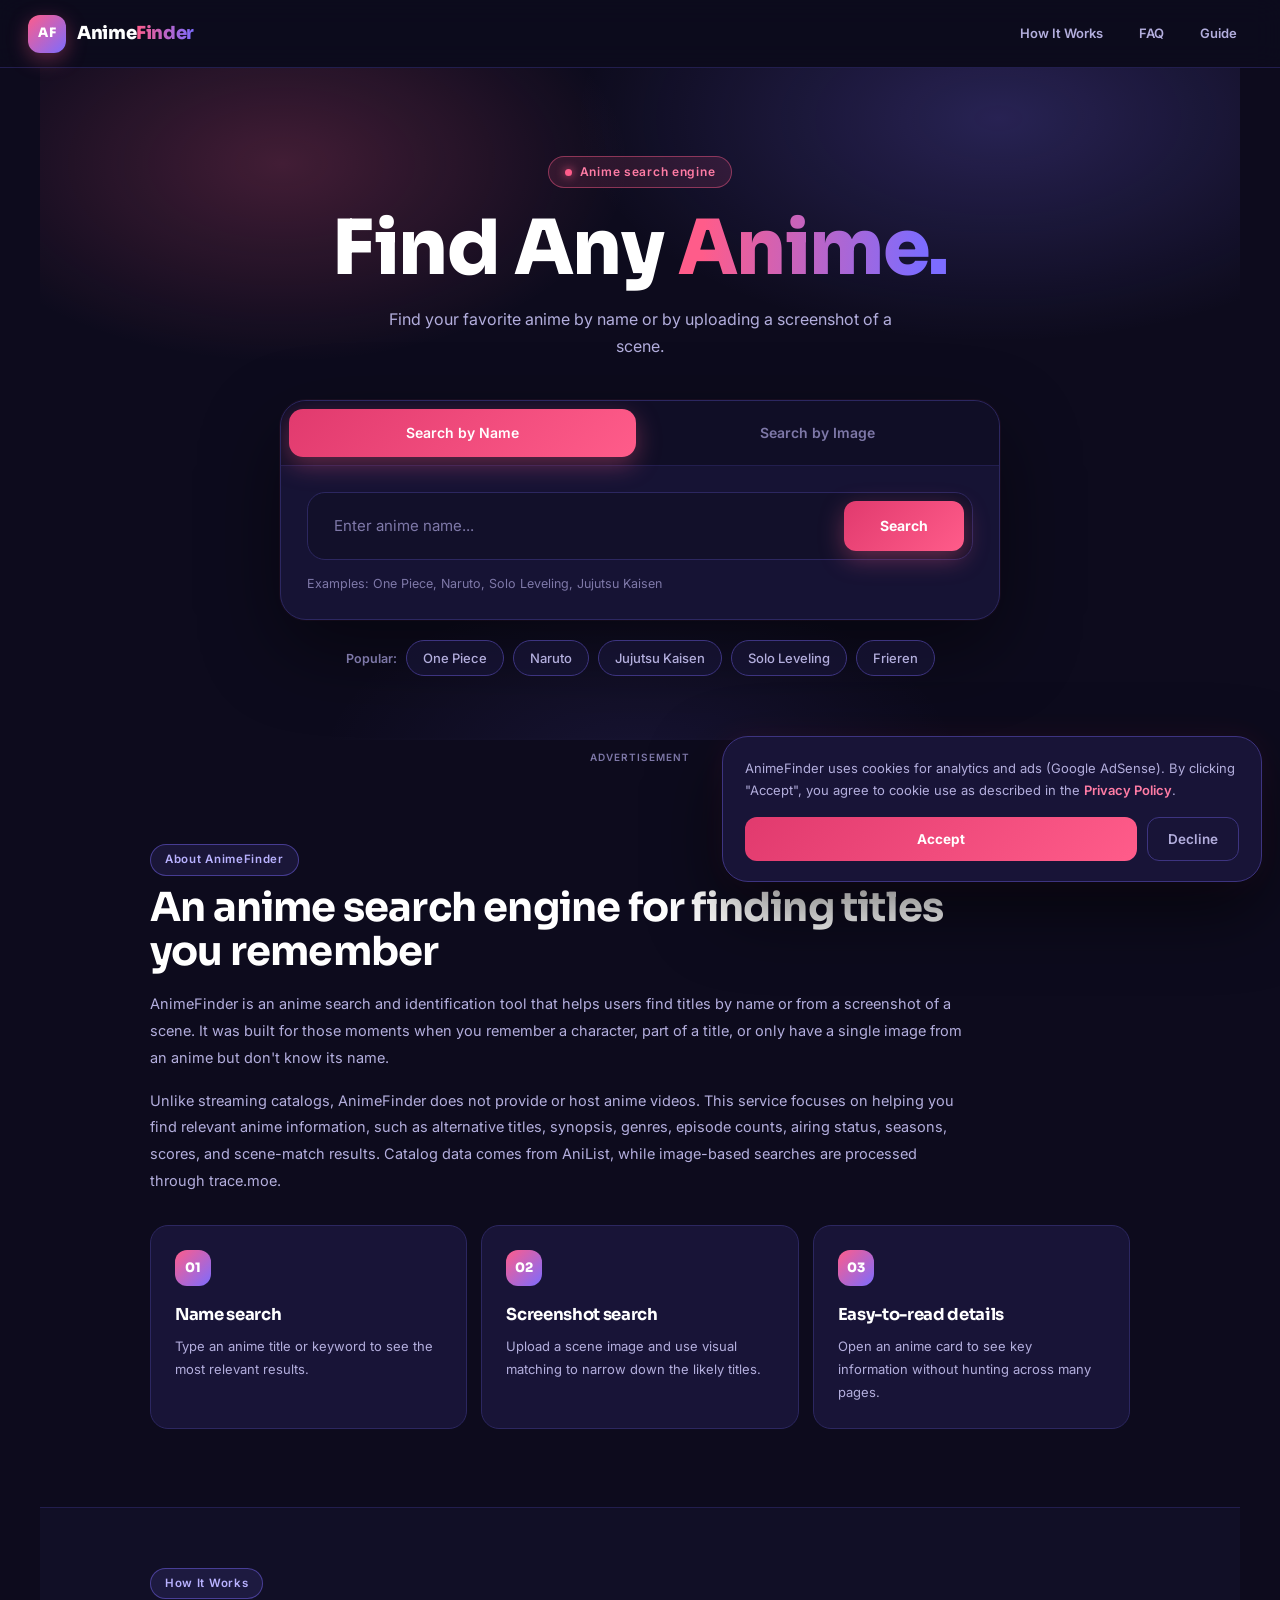
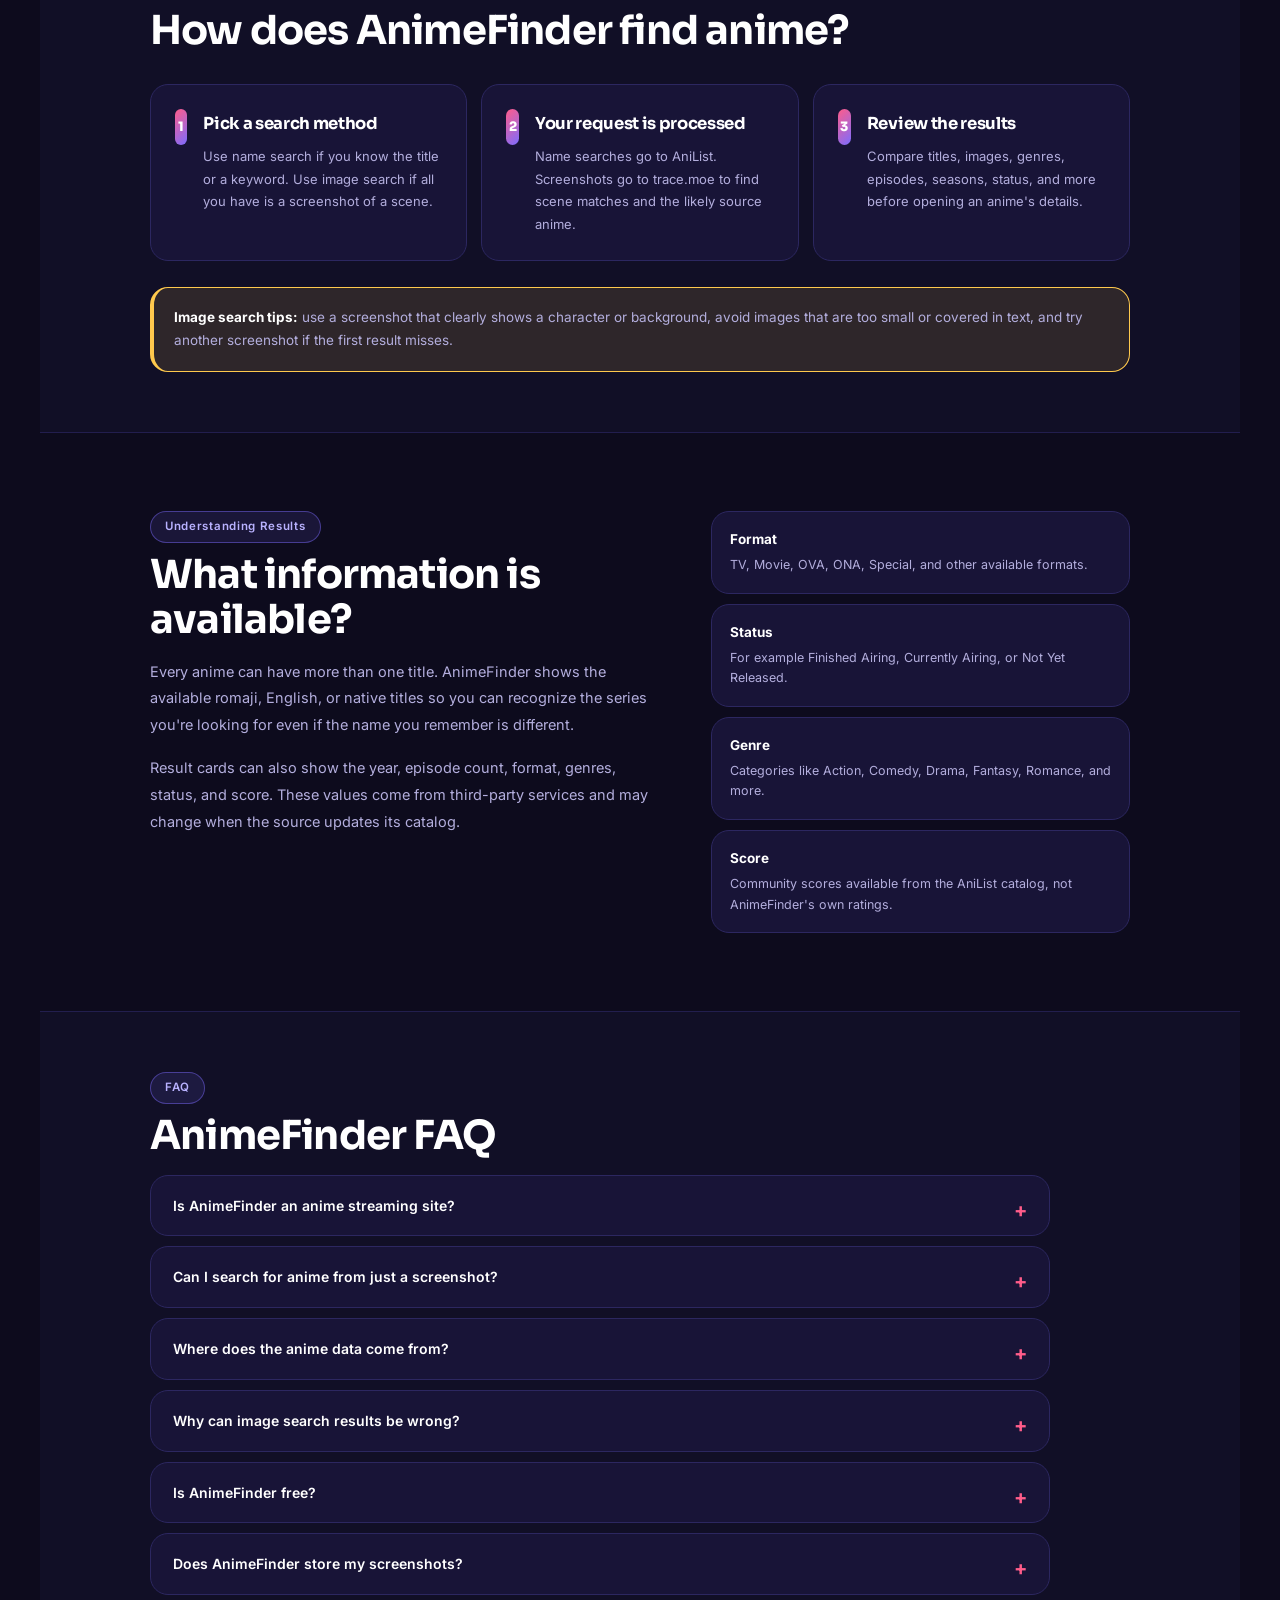
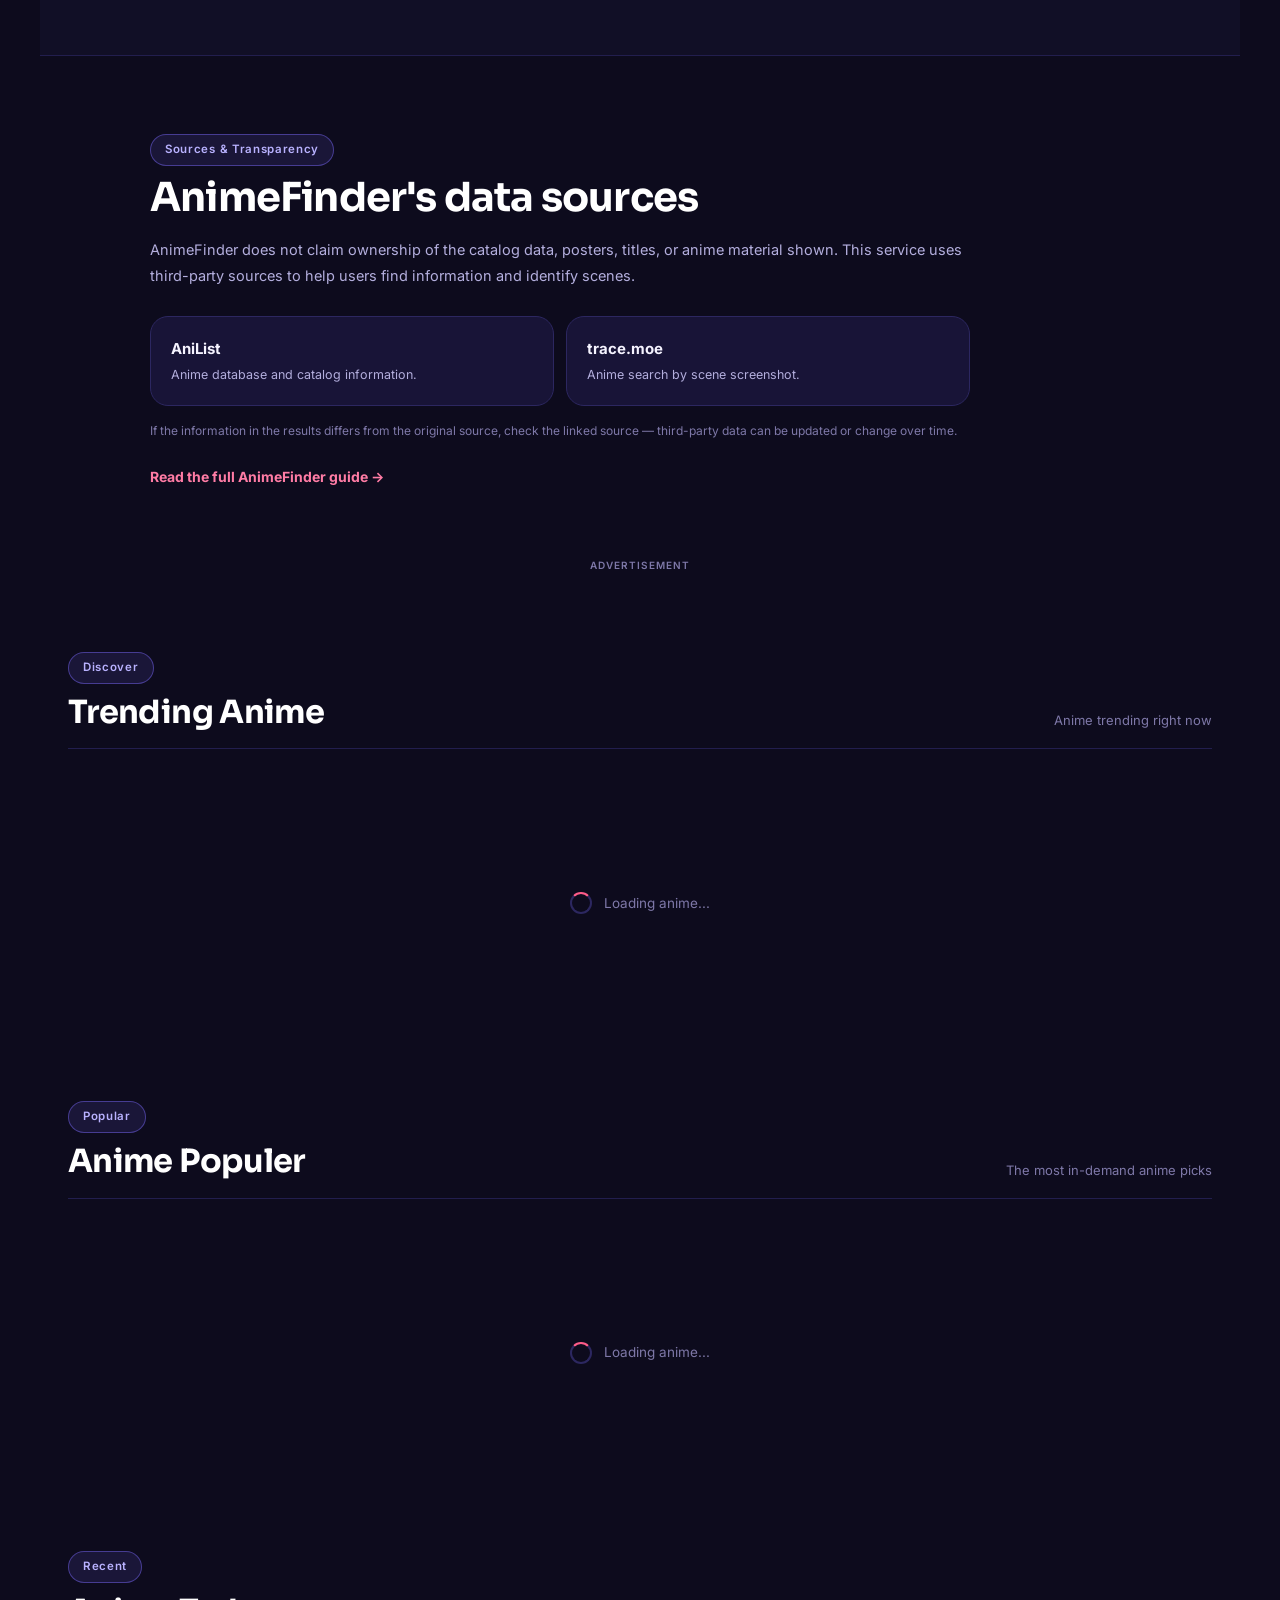
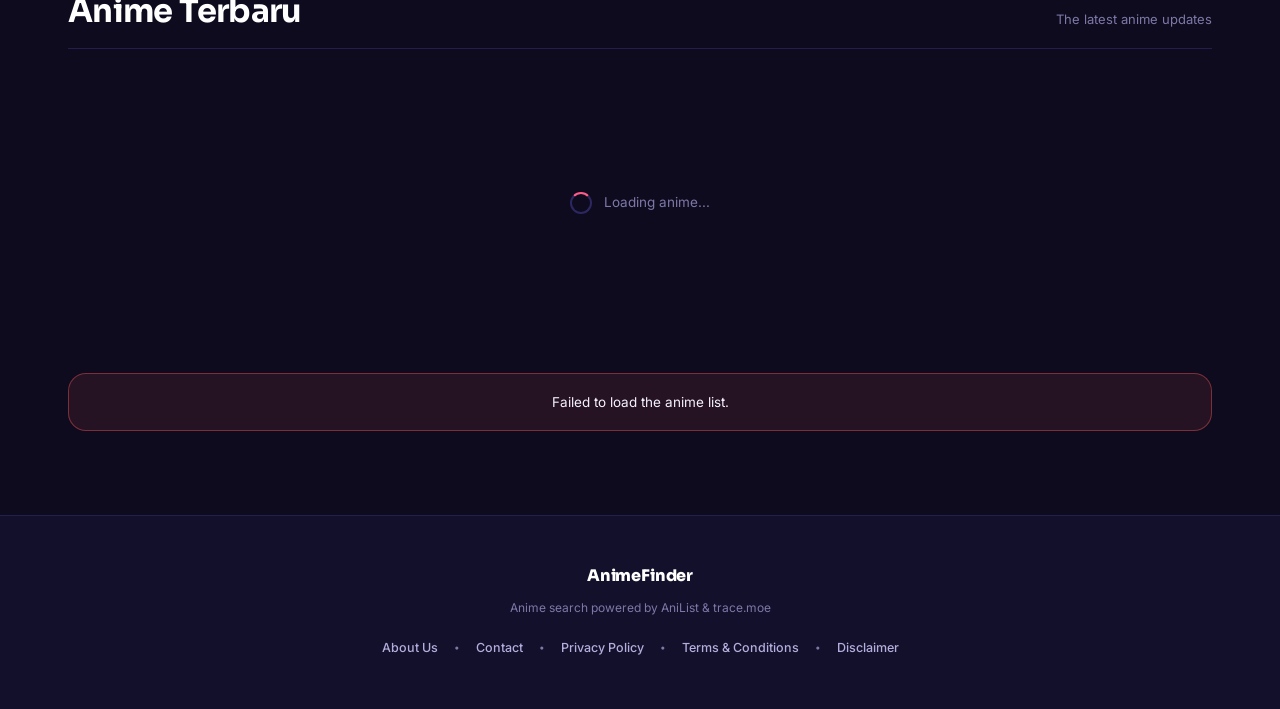
==== commit 1b71cd2d: "Add files via upload" ====
--- a/index.html
+++ b/index.html
@@ -1,5 +1,5 @@
 <!DOCTYPE html>
-<html lang="id">
+<html lang="en">
 <head>
     <meta charset="UTF-8">
 
@@ -17,7 +17,7 @@
 
     <meta
         name="description"
-        content="AnimeFinder adalah mesin pencari anime untuk mencari anime berdasarkan nama atau screenshot dengan AniList dan trace.moe."
+        content="AnimeFinder is an anime search engine to find anime by name or screenshot, powered by AniList and trace.moe."
     >
 
     <meta
@@ -39,14 +39,14 @@
     <meta property="og:type" content="website">
     <meta property="og:url" content="https://anime.chielzshell.web.id/">
     <meta property="og:title" content="AnimeFinder — Anime Search">
-    <meta property="og:description" content="Cari anime berdasarkan nama atau screenshot dengan AnimeFinder.">
+    <meta property="og:description" content="Search anime by name or screenshot with AnimeFinder.">
     <meta property="og:site_name" content="AnimeFinder">
 
     <meta name="twitter:card" content="summary">
     <meta name="twitter:title" content="AnimeFinder — Anime Search">
-    <meta name="twitter:description" content="Cari anime berdasarkan nama atau screenshot dengan AnimeFinder.">
-
-    <title>AnimeFinder — Cari Anime Berdasarkan Nama atau Screenshot</title>
+    <meta name="twitter:description" content="Search anime by name or screenshot with AnimeFinder.">
+
+    <title>AnimeFinder — Search Anime by Name or Screenshot</title>
 
     <link
         rel="stylesheet"
@@ -75,7 +75,7 @@
       "url":"https://anime.chielzshell.web.id/",
       "applicationCategory":"EntertainmentApplication",
       "operatingSystem":"Any",
-      "description":"Alat pencarian dan identifikasi anime berdasarkan nama atau screenshot adegan.",
+      "description":"Anime search and identification tool by name or scene screenshot.",
       "offers":{"@type":"Offer","price":"0","priceCurrency":"USD"}
     }
     </script>
@@ -86,9 +86,9 @@
       "@context":"https://schema.org",
       "@type":"FAQPage",
       "mainEntity":[
-        {"@type":"Question","name":"Apakah AnimeFinder merupakan situs streaming anime?","acceptedAnswer":{"@type":"Answer","text":"Tidak. AnimeFinder adalah alat pencarian dan identifikasi anime dan tidak menyediakan file video anime."}},
-        {"@type":"Question","name":"Apakah saya bisa mencari anime hanya dari screenshot?","acceptedAnswer":{"@type":"Answer","text":"Ya. Pengguna dapat mengunggah screenshot yang jelas melalui fitur pencarian gambar."}},
-        {"@type":"Question","name":"Dari mana data anime berasal?","acceptedAnswer":{"@type":"Answer","text":"Informasi katalog berasal dari AniList dan pencarian adegan gambar menggunakan trace.moe."}}
+        {"@type":"Question","name":"Is AnimeFinder an anime streaming site?","acceptedAnswer":{"@type":"Answer","text":"No. AnimeFinder is an anime search and identification tool and does not provide anime video files."}},
+        {"@type":"Question","name":"Can I search for anime from just a screenshot?","acceptedAnswer":{"@type":"Answer","text":"Yes. Users can upload a clear screenshot through the image search feature."}},
+        {"@type":"Question","name":"Where does the anime data come from?","acceptedAnswer":{"@type":"Answer","text":"Catalog information comes from AniList and scene image search uses trace.moe."}}
       ]
     }
     </script>
@@ -118,9 +118,9 @@
         </a>
 
         <nav class="top-nav" aria-label="Navigasi utama">
-            <a href="#how-it-works">Cara Kerja</a>
+            <a href="#how-it-works">How It Works</a>
             <a href="#faq">FAQ</a>
-            <a href="guide.html">Panduan</a>
+            <a href="guide.html">Guide</a>
         </nav>
 
     </header>
@@ -148,9 +148,9 @@
             </h1>
 
             <p>
-                Cari anime favoritmu berdasarkan
-                nama atau upload screenshot dari
-                sebuah adegan.
+                Find your favorite anime by name
+                or by uploading a screenshot
+                of a scene.
             </p>
 
 
@@ -169,7 +169,7 @@
                         data-tab="name"
                         type="button"
                     >
-                      Cari dengan Nama
+                      Search by Name
                     </button>
 
                     <button
@@ -177,7 +177,7 @@
                         data-tab="image"
                         type="button"
                     >
-                      Cari dengan Gambar
+                      Search by Image
                     </button>
 
                 </div>
@@ -202,8 +202,8 @@
                             id="searchInput"
                             type="search"
                             autocomplete="off"
-                            placeholder="Masukkan nama anime..."
-                            aria-label="Nama anime"
+                            placeholder="Enter anime name..."
+                            aria-label="Anime name"
                         >
 
                         <button
@@ -216,7 +216,7 @@
                     </div>
 
                     <p class="search-hint">
-                        Contoh: One Piece, Naruto,
+                        Examples: One Piece, Naruto,
                         Solo Leveling, Jujutsu Kaisen
                     </p>
 
@@ -254,11 +254,11 @@
                             </div>
 
                             <strong>
-                                Upload Screenshot Anime
+                                Upload Anime Screenshot
                             </strong>
 
                             <span>
-                                JPG, PNG, WEBP — maksimal 12 MB
+                                JPG, PNG, WEBP — max 12 MB
                             </span>
 
                         </div>
@@ -278,14 +278,44 @@
                         type="button"
                         disabled
                     >
-                        🔎 Cari Anime dari Gambar
+                        🔎 Find Anime from Image
                     </button>
 
                 </div>
 
             </div>
 
-        </section>
+            <div class="popular-searches" aria-label="Pencarian populer">
+                <span>Popular:</span>
+                <button type="button" class="popular-chip" data-query="One Piece">One Piece</button>
+                <button type="button" class="popular-chip" data-query="Naruto">Naruto</button>
+                <button type="button" class="popular-chip" data-query="Jujutsu Kaisen">Jujutsu Kaisen</button>
+                <button type="button" class="popular-chip" data-query="Solo Leveling">Solo Leveling</button>
+                <button type="button" class="popular-chip" data-query="Frieren">Frieren</button>
+            </div>
+
+        </section>
+
+
+        <!-- =================================
+             AD SLOT 1 — below hero
+             TODO: replace data-ad-slot with your ad unit ID
+             from the AdSense dashboard after your account is approved.
+             Or enable Auto Ads and remove these manual slots.
+        ================================== -->
+
+        <div class="ad-container">
+            <span class="ad-label">Advertisement</span>
+            <ins class="adsbygoogle"
+                 style="display:block"
+                 data-ad-client="ca-pub-4319137965038163"
+                 data-ad-slot="0000000000"
+                 data-ad-format="auto"
+                 data-full-width-responsive="true"></ins>
+            <script>
+                 (adsbygoogle = window.adsbygoogle || []).push({});
+            </script>
+        </div>
 
 
         <!-- =================================
@@ -304,11 +334,11 @@
             <div class="error-text">
 
                 <strong id="errorTitle">
-                    Terjadi kesalahan
+                    Something went wrong
                 </strong>
 
                 <p id="errorMessage">
-                    Silakan coba lagi.
+                    Please try again.
                 </p>
 
             </div>
@@ -336,7 +366,7 @@
             <div class="spinner"></div>
 
             <p id="loadingText">
-                Memuat...
+                Loading...
             </p>
 
         </div>
@@ -350,36 +380,36 @@
 
         <section class="seo-content" aria-labelledby="about-tool-title">
             <div class="seo-content-inner">
-                <span class="home-eyebrow">Tentang AnimeFinder</span>
-                <h2 id="about-tool-title">Mesin pencari anime untuk menemukan judul yang kamu ingat</h2>
+                <span class="home-eyebrow">About AnimeFinder</span>
+                <h2 id="about-tool-title">An anime search engine for finding titles you remember</h2>
                 <p>
-                    AnimeFinder adalah alat pencarian dan identifikasi anime yang membantu pengguna
-                    menemukan judul berdasarkan nama maupun screenshot sebuah adegan. Situs ini dibuat
-                    untuk situasi ketika kamu mengingat karakter, judul sebagian, atau hanya memiliki
-                    satu gambar dari anime tetapi tidak mengetahui judulnya.
+                    AnimeFinder is an anime search and identification tool that helps users
+                    find titles by name or from a screenshot of a scene. It was built for
+                    those moments when you remember a character, part of a title, or only
+                    have a single image from an anime but don't know its name.
                 </p>
                 <p>
-                    Berbeda dari katalog streaming, AnimeFinder tidak menyediakan atau meng-host video
-                    anime. Fokus layanan ini adalah membantu menemukan informasi anime yang relevan,
-                    seperti judul alternatif, sinopsis, genre, jumlah episode, status tayang, musim,
-                    skor, dan hasil pencocokan adegan. Data katalog ditampilkan dari AniList, sedangkan
-                    pencarian berdasarkan gambar diproses melalui trace.moe.
+                    Unlike streaming catalogs, AnimeFinder does not provide or host anime
+                    videos. This service focuses on helping you find relevant anime information,
+                    such as alternative titles, synopsis, genres, episode counts, airing status,
+                    seasons, scores, and scene-match results. Catalog data comes from AniList, while
+                    image-based searches are processed through trace.moe.
                 </p>
                 <div class="value-grid">
                     <article class="value-card">
                         <span class="value-number">01</span>
-                        <h3>Pencarian nama</h3>
-                        <p>Ketik judul atau kata kunci anime untuk melihat beberapa hasil yang paling relevan.</p>
+                        <h3>Name search</h3>
+                        <p>Type an anime title or keyword to see the most relevant results.</p>
                     </article>
                     <article class="value-card">
                         <span class="value-number">02</span>
-                        <h3>Pencarian screenshot</h3>
-                        <p>Unggah gambar adegan dan gunakan pencocokan visual untuk mempersempit kemungkinan judul.</p>
+                        <h3>Screenshot search</h3>
+                        <p>Upload a scene image and use visual matching to narrow down the likely titles.</p>
                     </article>
                     <article class="value-card">
                         <span class="value-number">03</span>
-                        <h3>Detail yang mudah dibaca</h3>
-                        <p>Buka kartu anime untuk melihat informasi penting tanpa harus mencari ulang di banyak halaman.</p>
+                        <h3>Easy-to-read details</h3>
+                        <p>Open an anime card to see key information without hunting across many pages.</p>
                     </article>
                 </div>
             </div>
@@ -387,35 +417,35 @@
 
         <section class="seo-content seo-content-alt" id="how-it-works" aria-labelledby="how-title">
             <div class="seo-content-inner">
-                <span class="home-eyebrow">Cara Kerja</span>
-                <h2 id="how-title">Bagaimana AnimeFinder menemukan anime?</h2>
+                <span class="home-eyebrow">How It Works</span>
+                <h2 id="how-title">How does AnimeFinder find anime?</h2>
                 <div class="steps-grid">
                     <article class="step-card">
                         <span class="step-number">1</span>
                         <div>
-                            <h3>Pilih metode pencarian</h3>
-                            <p>Gunakan pencarian nama jika kamu mengetahui judul atau kata kuncinya. Gunakan pencarian gambar jika yang kamu punya adalah screenshot adegan.</p>
+                            <h3>Pick a search method</h3>
+                            <p>Use name search if you know the title or a keyword. Use image search if all you have is a screenshot of a scene.</p>
                         </div>
                     </article>
                     <article class="step-card">
                         <span class="step-number">2</span>
                         <div>
-                            <h3>Permintaan diproses</h3>
-                            <p>Pencarian nama dikirim ke AniList. Screenshot dikirim ke layanan trace.moe untuk mendapatkan kecocokan adegan dan perkiraan sumber anime.</p>
+                            <h3>Your request is processed</h3>
+                            <p>Name searches go to AniList. Screenshots go to trace.moe to find scene matches and the likely source anime.</p>
                         </div>
                     </article>
                     <article class="step-card">
                         <span class="step-number">3</span>
                         <div>
-                            <h3>Periksa hasil</h3>
-                            <p>Bandingkan judul, gambar, genre, episode, musim, status, dan informasi lain sebelum membuka detail anime.</p>
+                            <h3>Review the results</h3>
+                            <p>Compare titles, images, genres, episodes, seasons, status, and more before opening an anime's details.</p>
                         </div>
                     </article>
                 </div>
                 <div class="note-box">
-                    <strong>Tips pencarian gambar:</strong>
-                    gunakan screenshot yang menampilkan karakter atau latar dengan jelas, hindari gambar
-                    yang terlalu kecil atau tertutup teks, dan coba screenshot lain jika hasil pertama tidak sesuai.
+                    <strong>Image search tips:</strong>
+                    use a screenshot that clearly shows a character or background, avoid images
+                    that are too small or covered in text, and try another screenshot if the first result misses.
                 </div>
             </div>
         </section>
@@ -423,56 +453,56 @@
         <section class="seo-content" aria-labelledby="data-title">
             <div class="seo-content-inner two-column-content">
                 <div>
-                    <span class="home-eyebrow">Memahami Hasil</span>
-                    <h2 id="data-title">Informasi apa yang tersedia?</h2>
+                    <span class="home-eyebrow">Understanding Results</span>
+                    <h2 id="data-title">What information is available?</h2>
                     <p>
-                        Setiap anime dapat memiliki lebih dari satu judul. AnimeFinder menampilkan judul
-                        romaji, Inggris, atau judul asli yang tersedia agar pengguna dapat mengenali seri
-                        yang dicari meskipun nama yang diingat berbeda.
+                        Every anime can have more than one title. AnimeFinder shows the available
+                        romaji, English, or native titles so you can recognize the series
+                        you're looking for even if the name you remember is different.
                     </p>
                     <p>
-                        Kartu hasil juga dapat menampilkan tahun, jumlah episode, format, genre, status,
-                        dan skor. Nilai tersebut berasal dari data layanan pihak ketiga dan dapat berubah
-                        ketika sumber memperbarui katalognya.
+                        Result cards can also show the year, episode count, format, genres, status,
+                        and score. These values come from third-party services and may change
+                        when the source updates its catalog.
                     </p>
                 </div>
                 <div class="info-list">
-                    <div><strong>Format</strong><span>TV, Movie, OVA, ONA, Special, dan format lain yang tersedia.</span></div>
-                    <div><strong>Status</strong><span>Contohnya Finished Airing, Currently Airing, atau Not Yet Released.</span></div>
-                    <div><strong>Genre</strong><span>Kategori seperti Action, Comedy, Drama, Fantasy, Romance, dan lainnya.</span></div>
-                    <div><strong>Score</strong><span>Skor komunitas yang tersedia dari katalog AniList, bukan penilaian buatan AnimeFinder.</span></div>
+                    <div><strong>Format</strong><span>TV, Movie, OVA, ONA, Special, and other available formats.</span></div>
+                    <div><strong>Status</strong><span>For example Finished Airing, Currently Airing, or Not Yet Released.</span></div>
+                    <div><strong>Genre</strong><span>Categories like Action, Comedy, Drama, Fantasy, Romance, and more.</span></div>
+                    <div><strong>Score</strong><span>Community scores available from the AniList catalog, not AnimeFinder's own ratings.</span></div>
                 </div>
             </div>
         </section>
 
         <section class="seo-content seo-content-alt" id="faq" aria-labelledby="faq-title">
             <div class="seo-content-inner">
-                <span class="home-eyebrow">Pertanyaan Umum</span>
-                <h2 id="faq-title">FAQ AnimeFinder</h2>
+                <span class="home-eyebrow">FAQ</span>
+                <h2 id="faq-title">AnimeFinder FAQ</h2>
                 <div class="faq-list">
                     <details>
-                        <summary>Apakah AnimeFinder merupakan situs streaming anime?</summary>
-                        <p>Tidak. AnimeFinder adalah alat pencarian dan identifikasi anime. Situs ini tidak menyediakan file video anime untuk ditonton atau diunduh.</p>
+                        <summary>Is AnimeFinder an anime streaming site?</summary>
+                        <p>No. AnimeFinder is an anime search and identification tool. This site does not provide anime video files to watch or download.</p>
                     </details>
                     <details>
-                        <summary>Apakah saya bisa mencari anime hanya dari screenshot?</summary>
-                        <p>Ya. Pilih tab Cari dengan Gambar, unggah screenshot yang jelas, lalu jalankan pencarian gambar. Hasil bergantung pada kemampuan pencocokan layanan trace.moe.</p>
+                        <summary>Can I search for anime from just a screenshot?</summary>
+                        <p>Yes. Pick the Search by Image tab, upload a clear screenshot, then run the image search. Results depend on trace.moe's matching ability.</p>
                     </details>
                     <details>
-                        <summary>Dari mana data anime berasal?</summary>
-                        <p>Informasi katalog anime berasal dari AniList. Pencarian adegan berdasarkan gambar menggunakan trace.moe. AnimeFinder menggabungkan hasil tersebut ke dalam antarmuka pencarian.</p>
+                        <summary>Where does the anime data come from?</summary>
+                        <p>Anime catalog information comes from AniList. Scene search by image uses trace.moe. AnimeFinder combines these into one search interface.</p>
                     </details>
                     <details>
-                        <summary>Mengapa hasil pencarian gambar bisa salah?</summary>
-                        <p>Pencarian gambar adalah pencocokan visual. Screenshot yang buram, terpotong, terlalu kecil, atau tidak berasal dari adegan yang dikenali dapat menghasilkan kecocokan yang kurang tepat.</p>
+                        <summary>Why can image search results be wrong?</summary>
+                        <p>Image search is visual matching. Blurry, cropped, or tiny screenshots — or ones not from a recognized scene — can produce inaccurate matches.</p>
                     </details>
                     <details>
-                        <summary>Apakah AnimeFinder gratis?</summary>
-                        <p>Fitur pencarian yang tersedia di situs dapat digunakan tanpa biaya. Ketersediaan layanan tetap bergantung pada layanan API pihak ketiga yang digunakan untuk memproses permintaan.</p>
+                        <summary>Is AnimeFinder free?</summary>
+                        <p>The search features on this site are free to use. Availability still depends on the third-party API services used to process requests.</p>
                     </details>
                     <details>
-                        <summary>Apakah screenshot saya disimpan oleh AnimeFinder?</summary>
-                        <p>AnimeFinder tidak menyediakan penyimpanan galeri screenshot pengguna. Gambar untuk pencarian dikirim ke layanan pencocokan pihak ketiga sebagaimana dijelaskan dalam Kebijakan Privasi.</p>
+                        <summary>Does AnimeFinder store my screenshots?</summary>
+                        <p>AnimeFinder does not store a gallery of user screenshots. Search images are sent to a third-party matching service as described in the Privacy Policy.</p>
                     </details>
                 </div>
             </div>
@@ -480,24 +510,44 @@
 
         <section class="seo-content" aria-labelledby="source-title">
             <div class="seo-content-inner source-section">
-                <span class="home-eyebrow">Sumber &amp; Transparansi</span>
-                <h2 id="source-title">Sumber data AnimeFinder</h2>
+                <span class="home-eyebrow">Sources &amp; Transparency</span>
+                <h2 id="source-title">AnimeFinder's data sources</h2>
                 <p>
-                    AnimeFinder tidak mengklaim kepemilikan atas data katalog, poster, judul, atau materi
-                    anime yang ditampilkan. Layanan ini menggunakan sumber pihak ketiga untuk membantu
-                    pengguna menemukan informasi dan mengidentifikasi adegan.
+                    AnimeFinder does not claim ownership of the catalog data, posters, titles, or anime
+                    material shown. This service uses third-party sources to help
+                    users find information and identify scenes.
                 </p>
                 <div class="source-links">
-                    <a href="https://anilist.co/" target="_blank" rel="noopener noreferrer"><strong>AniList</strong><span>Database anime dan informasi katalog.</span></a>
-                    <a href="https://trace.moe/" target="_blank" rel="noopener noreferrer"><strong>trace.moe</strong><span>Pencarian anime berdasarkan screenshot adegan.</span></a>
+                    <a href="https://anilist.co/" target="_blank" rel="noopener noreferrer"><strong>AniList</strong><span>Anime database and catalog information.</span></a>
+                    <a href="https://trace.moe/" target="_blank" rel="noopener noreferrer"><strong>trace.moe</strong><span>Anime search by scene screenshot.</span></a>
                 </div>
                 <p class="small-note">
-                    Jika informasi pada hasil berbeda dari sumber aslinya, pengguna dapat memeriksa sumber
-                    terkait karena data pihak ketiga dapat diperbarui atau berubah dari waktu ke waktu.
+                    If the information in the results differs from the original source, check the
+                    linked source — third-party data can be updated or change over time.
                 </p>
-                <a class="guide-link" href="guide.html">Baca panduan lengkap menggunakan AnimeFinder →</a>
-            </div>
-        </section>
+                <a class="guide-link" href="guide.html">Read the full AnimeFinder guide →</a>
+            </div>
+        </section>
+
+
+        <!-- =================================
+             AD SLOT 2 — after informational content
+             TODO: replace data-ad-slot with your ad unit ID
+             from the AdSense dashboard after your account is approved.
+        ================================== -->
+
+        <div class="ad-container">
+            <span class="ad-label">Advertisement</span>
+            <ins class="adsbygoogle"
+                 style="display:block"
+                 data-ad-client="ca-pub-4319137965038163"
+                 data-ad-slot="0000000000"
+                 data-ad-format="auto"
+                 data-full-width-responsive="true"></ins>
+            <script>
+                 (adsbygoogle = window.adsbygoogle || []).push({});
+            </script>
+        </div>
 
 
         <!-- =================================
@@ -524,7 +574,7 @@
                 </div>
 
                 <span class="home-description">
-                    Anime yang sedang populer sekarang
+                    Anime trending right now
                 </span>
 
             </div>
@@ -540,7 +590,7 @@
                     <div class="mini-spinner"></div>
 
                     <span>
-                        Memuat anime...
+                        Loading anime...
                     </span>
 
                 </div>
@@ -574,7 +624,7 @@
                 </div>
 
                 <span class="home-description">
-                    Pilihan anime paling banyak diminati
+                    The most in-demand anime picks
                 </span>
 
             </div>
@@ -590,7 +640,7 @@
                     <div class="mini-spinner"></div>
 
                     <span>
-                        Memuat anime...
+                        Loading anime...
                     </span>
 
                 </div>
@@ -624,7 +674,7 @@
                 </div>
 
                 <span class="home-description">
-                    Update anime terbaru
+                    The latest anime updates
                 </span>
 
             </div>
@@ -640,7 +690,7 @@
                     <div class="mini-spinner"></div>
 
                     <span>
-                        Memuat anime...
+                        Loading anime...
                     </span>
 
                 </div>
@@ -658,7 +708,7 @@
             id="homeError"
             class="home-error hidden"
         >
-            Gagal memuat daftar anime.
+            Failed to load the anime list.
         </div>
 
 
@@ -683,7 +733,7 @@
                     </span>
 
                     <h2 id="resultTitle">
-                        Hasil pencarian
+                        Search results
                     </h2>
 
                 </div>
@@ -724,7 +774,7 @@
                     </span>
 
                     <h2>
-                        Anime yang ditemukan
+                        Anime found
                     </h2>
 
                 </div>
@@ -733,7 +783,7 @@
                     id="traceResultCount"
                     class="result-count"
                 >
-                    Hasil screenshot
+                    Screenshot results
                 </span>
 
             </div>
@@ -761,13 +811,13 @@
             </div>
 
             <h2>
-                Anime tidak ditemukan
+                No anime found
             </h2>
 
             <p>
-                Coba gunakan nama anime lain
-                atau upload screenshot yang
-                lebih jelas.
+                Try another anime name
+                or upload a clearer
+                screenshot.
             </p>
 
         </section>
@@ -795,14 +845,14 @@
             class="modal-card"
             role="dialog"
             aria-modal="true"
-            aria-label="Anime Detail"
+            aria-label="Anime Details"
         >
 
             <button
                 id="modalClose"
                 class="modal-close"
                 type="button"
-                aria-label="Tutup detail"
+                aria-label="Close details"
             >
                 ×
             </button>
@@ -846,6 +896,29 @@
 
 
     <!-- =====================================
+         COOKIE CONSENT
+    ====================================== -->
+
+    <div
+        id="cookieBanner"
+        class="cookie-banner hidden"
+        role="dialog"
+        aria-label="Persetujuan cookie"
+    >
+        <p>
+            AnimeFinder uses cookies for analytics and ads
+            (Google AdSense). By clicking "Accept", you agree to
+            cookie use as described in the
+            <a href="privacy.html">Privacy Policy</a>.
+        </p>
+        <div class="cookie-actions">
+            <button id="cookieAccept" class="cookie-accept" type="button">Accept</button>
+            <button id="cookieDecline" class="cookie-decline" type="button">Decline</button>
+        </div>
+    </div>
+
+
+    <!-- =====================================
          JAVASCRIPT
     ====================================== -->
 
--- a/style.css
+++ b/style.css
@@ -1,62 +1,71 @@
 /* =========================================================
-   AnimeFinder — visual identity notes
-
-   Direction: a reading-room / card-catalog archive for anime —
-   dark shelving, warm brass hardware, hairline card stock, an
-   ink-stamp red for actions. Cards behave like catalog cards:
-   flat, squared, hairline-bordered, with a folded-corner rating
-   mark instead of a floating pill badge.
-========================================================= */
-
-@import url('https://fonts.googleapis.com/css2?family=Source+Serif+4:opsz,wght@8..60,500;8..60,600;8..60,700&family=IBM+Plex+Sans:wght@400;500;600;700&family=IBM+Plex+Mono:wght@400;500;600&display=swap');
+   AnimeFinder — "Midnight Arcade"
+   A neon-noir search deck for anime: midnight indigo base,
+   hot-pink signal, iris violet depth, gold for ratings.
+   Display: Sora · Body: Inter · Data: system mono.
+========================================================= */
+
+@import url('https://fonts.googleapis.com/css2?family=Sora:wght@500;600;700;800&family=Inter:wght@400;500;600;700&display=swap');
 
 :root {
     /* surfaces */
-    --bg: #14161d;
-    --bg-soft: #191c25;
-    --surface: #1e2129;
-    --surface-2: #262a34;
-    --surface-raised: #2b2f3a;
+    --bg: #0D0B1D;
+    --bg-soft: #12102A;
+    --surface: #181437;
+    --surface-2: #1F1B45;
+    --surface-raised: #272058;
 
     /* lines */
-    --line: #2e323f;
-    --line-soft: #24272f;
-    --line-strong: #3c4152;
+    --line: #2C2760;
+    --line-soft: #221E4E;
+    --line-strong: #3D3480;
 
     /* text */
-    --text: #e8e4d9;
-    --text-dim: #a4a099;
-    --text-faint: #6b6963;
-    --heading: #f3f0e6;
+    --text: #F5F3FF;
+    --text-dim: #B3AEDD;
+    --text-faint: #7E78A8;
+    --heading: #FFFFFF;
 
     /* accents */
-    --accent: #c1452f;
-    --accent-strong: #d65a3f;
-    --accent-soft: rgba(193, 69, 47, 0.14);
-    --accent-line: rgba(193, 69, 47, 0.4);
-
-    --brass: #c9a05c;
-    --brass-strong: #ddb672;
-    --brass-soft: rgba(201, 160, 92, 0.14);
-    --brass-line: rgba(201, 160, 92, 0.4);
-
-    --danger: #d9573f;
-    --danger-soft: rgba(217, 87, 63, 0.14);
-    --danger-line: rgba(217, 87, 63, 0.35);
-
-    /* radii — deliberately varied by role, not a single value */
-    --radius-tag: 3px;
-    --radius-card: 6px;
-    --radius-panel: 12px;
+    --accent: #FF5C8A;
+    --accent-strong: #FF7CA5;
+    --accent-deep: #E13A6E;
+    --accent-soft: rgba(255, 92, 138, 0.12);
+    --accent-line: rgba(255, 92, 138, 0.45);
+
+    --iris: #7C6CFF;
+    --iris-soft: rgba(124, 108, 255, 0.12);
+    --iris-line: rgba(124, 108, 255, 0.45);
+
+    --gold: #FFC94D;
+    --gold-soft: rgba(255, 201, 77, 0.12);
+
+    --danger: #FF5C5C;
+    --danger-soft: rgba(255, 92, 92, 0.1);
+    --danger-line: rgba(255, 92, 92, 0.4);
+
+    /* aliases — keep older tokens & inline styles working */
+    --border: var(--line);
+    --muted: var(--text-dim);
+    --yellow: var(--gold);
+    --brass: var(--gold);
+    --brass-strong: var(--gold);
+    --brass-soft: var(--gold-soft);
+    --brass-line: rgba(255, 201, 77, 0.4);
+
+    /* radii */
+    --radius-tag: 8px;
+    --radius-card: 18px;
+    --radius-panel: 26px;
 
     /* type */
-    --font-serif: "Source Serif 4", Georgia, "Times New Roman", serif;
-    --font-sans: "IBM Plex Sans", system-ui, -apple-system, "Segoe UI", sans-serif;
-    --font-mono: "IBM Plex Mono", "SF Mono", Consolas, monospace;
-}
-
-/* =========================================================
-   RESET
+    --font-display: "Sora", "Inter", system-ui, sans-serif;
+    --font-sans: "Inter", system-ui, -apple-system, "Segoe UI", sans-serif;
+    --font-mono: ui-monospace, "SF Mono", "Cascadia Code", Menlo, Consolas, monospace;
+}
+
+/* =========================================================
+   RESET / BASE
 ========================================================= */
 
 * {
@@ -71,11 +80,8 @@
 }
 
 @media (prefers-reduced-motion: reduce) {
-    html {
-        scroll-behavior: auto;
-    }
-
-    * {
+    html { scroll-behavior: auto; }
+    *, *::before, *::after {
         animation-duration: 0.001ms !important;
         transition-duration: 0.001ms !important;
     }
@@ -83,166 +89,123 @@
 
 body {
     position: relative;
-
     min-height: 100vh;
     overflow-x: hidden;
-
     background: var(--bg);
     color: var(--text);
-
     font-family: var(--font-sans);
     font-size: 15px;
-    line-height: 1.5;
-}
-
-/* fine paper grain, not a tech grid — sits low and quiet */
-body::before {
-    content: "";
-    position: fixed;
-    inset: 0;
-
-    pointer-events: none;
-    z-index: 0;
-
-    opacity: 0.5;
-    mix-blend-mode: overlay;
-
-    background-image: url("data:image/svg+xml,%3Csvg xmlns='http://www.w3.org/2000/svg' width='120' height='120'%3E%3Cfilter id='n'%3E%3CfeTurbulence type='fractalNoise' baseFrequency='0.9' numOctaves='2' stitchTiles='stitch'/%3E%3C/filter%3E%3Crect width='100%25' height='100%25' filter='url(%23n)' opacity='0.4'/%3E%3C/svg%3E");
-}
-
-body.modal-open {
-    overflow: hidden;
-}
-
-button,
-input {
-    font: inherit;
-    color: inherit;
-}
-
-button {
-    border: 0;
-    background: none;
-}
-
-a {
-    color: inherit;
-}
+    line-height: 1.55;
+    -webkit-font-smoothing: antialiased;
+}
+
+body.modal-open { overflow: hidden; }
+
+button, input { font: inherit; color: inherit; }
+button { border: 0; background: none; }
+a { color: inherit; }
 
 h1, h2, h3 {
-    font-family: var(--font-serif);
-    font-weight: 600;
+    font-family: var(--font-display);
+    font-weight: 700;
     color: var(--heading);
-}
-
-::selection {
-    background: var(--accent);
-    color: #fff;
-}
+    letter-spacing: -0.02em;
+}
+
+::selection { background: var(--accent); color: #fff; }
 
 :focus-visible {
-    outline: 2px solid var(--brass);
+    outline: 2px solid var(--accent);
     outline-offset: 2px;
-    border-radius: 2px;
-}
-
-::-webkit-scrollbar {
-    width: 8px;
-}
-
-::-webkit-scrollbar-track {
-    background: var(--bg);
-}
-
-::-webkit-scrollbar-thumb {
-    background: var(--surface-raised);
-    border-radius: 50px;
-}
-
-::-webkit-scrollbar-thumb:hover {
-    background: var(--brass);
-}
+    border-radius: 4px;
+}
+
+::-webkit-scrollbar { width: 10px; }
+::-webkit-scrollbar-track { background: var(--bg); }
+::-webkit-scrollbar-thumb { background: var(--surface-raised); border-radius: 50px; }
+::-webkit-scrollbar-thumb:hover { background: var(--accent); }
+
+.hidden { display: none !important; }
 
 /* =========================================================
    NAVBAR
 ========================================================= */
 
 .navbar {
-    position: relative;
-    z-index: 20;
-
-    width: 100%;
-    min-height: 74px;
+    position: sticky;
+    top: 0;
+    z-index: 50;
 
     display: flex;
     align-items: center;
     justify-content: space-between;
 
-    padding: 14px 30px;
-
-    background: var(--bg-soft);
-    border-bottom: 1px solid var(--line);
+    min-height: 68px;
+    padding: 12px 28px;
+
+    background: rgba(13, 11, 29, 0.82);
+    backdrop-filter: blur(14px);
+    -webkit-backdrop-filter: blur(14px);
+    border-bottom: 1px solid var(--line-soft);
 }
 
 .logo {
     display: inline-flex;
     align-items: center;
-    gap: 12px;
-
+    gap: 11px;
     color: var(--heading);
     text-decoration: none;
-
-    font-family: var(--font-serif);
-    font-size: 19px;
-    font-weight: 600;
+    font-family: var(--font-display);
+    font-size: 18px;
+    font-weight: 800;
+    letter-spacing: -0.02em;
 }
 
 .logo > span:last-child > span {
-    color: var(--accent);
+    background: linear-gradient(92deg, var(--accent), var(--iris));
+    -webkit-background-clip: text;
+    background-clip: text;
+    color: transparent;
 }
 
 .logo-icon {
     width: 38px;
     height: 38px;
-
     display: grid;
     place-items: center;
-
-    border-radius: var(--radius-tag);
-    border: 1.5px solid var(--brass);
-
-    background: transparent;
-    color: var(--brass);
-
-    font-family: var(--font-mono);
-    font-size: 12px;
-    font-weight: 600;
+    border-radius: 12px;
+    background: linear-gradient(135deg, var(--accent), var(--iris));
+    color: #fff;
+    font-family: var(--font-display);
+    font-size: 13px;
+    font-weight: 800;
     letter-spacing: 0.5px;
-}
-
-.github-btn {
-    min-height: 40px;
-
-    padding: 0 18px;
-
-    border-radius: var(--radius-tag);
-    border: 1px solid var(--line-strong);
-
-    background: transparent;
+    box-shadow: 0 6px 20px rgba(255, 92, 138, 0.35);
+}
+
+.top-nav {
+    display: flex;
+    align-items: center;
+    gap: 6px;
+    margin-left: auto;
+}
+
+.top-nav a {
+    display: inline-flex;
+    align-items: center;
+    min-height: 38px;
+    padding: 0 15px;
+    border-radius: 999px;
     color: var(--text-dim);
-
+    text-decoration: none;
     font-size: 13px;
     font-weight: 600;
-
-    cursor: pointer;
-
-    transition: border-color 0.18s ease, color 0.18s ease, background 0.18s ease;
-}
-
-.github-btn:hover {
-    border-color: var(--brass);
-    color: var(--brass);
-    background: var(--brass-soft);
+    transition: color 0.18s ease, background 0.18s ease;
+}
+
+.top-nav a:hover {
+    color: var(--heading);
+    background: var(--surface-2);
 }
 
 /* =========================================================
@@ -252,379 +215,308 @@
 main {
     position: relative;
     z-index: 1;
-
     width: 100%;
-    max-width: 1180px;
-
+    max-width: 1200px;
     margin: 0 auto;
 }
 
 /* =========================================================
-   HERO
+   HERO — aurora glow behind the search deck
 ========================================================= */
 
 .hero {
     position: relative;
-
     display: flex;
     flex-direction: column;
-    align-items: flex-start;
-
-    padding: 80px 30px 60px;
-
-    text-align: left;
-}
+    align-items: center;
+    text-align: center;
+    padding: 88px 24px 64px;
+    overflow: hidden;
+}
+
+.hero::before {
+    content: "";
+    position: absolute;
+    inset: -40px;
+    pointer-events: none;
+    background:
+        radial-gradient(560px 320px at 22% 18%, rgba(255, 92, 138, 0.22), transparent 62%),
+        radial-gradient(680px 360px at 78% 12%, rgba(124, 108, 255, 0.24), transparent 62%),
+        radial-gradient(500px 300px at 50% 100%, rgba(124, 108, 255, 0.1), transparent 65%);
+}
+
+.hero > * { position: relative; }
 
 .hero-badge {
     display: inline-flex;
     align-items: center;
-
-    min-height: 30px;
-
-    padding: 0 14px;
-
-    border-radius: var(--radius-tag);
-    border: 1px solid var(--brass-line);
-
-    background: var(--brass-soft);
-    color: var(--brass-strong);
-
-    font-family: var(--font-mono);
+    gap: 8px;
+    min-height: 32px;
+    padding: 0 16px;
+    border-radius: 999px;
+    border: 1px solid var(--accent-line);
+    background: var(--accent-soft);
+    color: var(--accent-strong);
     font-size: 12px;
-    font-weight: 500;
+    font-weight: 600;
+    letter-spacing: 0.06em;
+}
+
+.hero-badge::before {
+    content: "";
+    width: 7px;
+    height: 7px;
+    border-radius: 50%;
+    background: var(--accent);
+    box-shadow: 0 0 10px var(--accent);
 }
 
 .hero h1 {
-    max-width: 14ch;
-    margin-top: 24px;
-
-    font-size: clamp(40px, 7vw, 68px);
-    line-height: 1.04;
-    letter-spacing: -0.5px;
+    margin-top: 22px;
+    font-size: clamp(44px, 8vw, 76px);
+    line-height: 1.02;
+    font-weight: 800;
 }
 
 .hero h1 span {
-    color: var(--accent);
-    font-style: italic;
+    background: linear-gradient(94deg, var(--accent) 10%, var(--iris) 90%);
+    -webkit-background-clip: text;
+    background-clip: text;
+    color: transparent;
 }
 
 .hero > p {
-    max-width: 480px;
-
-    margin-top: 22px;
-
+    max-width: 520px;
+    margin-top: 18px;
     color: var(--text-dim);
-
-    font-size: 15px;
+    font-size: 16px;
     line-height: 1.7;
 }
 
 /* =========================================================
-   SEARCH CONTAINER — styled like a card pulled from the drawer
+   SEARCH DECK
 ========================================================= */
 
 .search-container {
     width: min(100%, 720px);
-
-    margin-top: 42px;
-
+    margin-top: 40px;
     overflow: hidden;
-
     border-radius: var(--radius-panel);
-    background: var(--surface);
+    background: rgba(24, 20, 55, 0.9);
     border: 1px solid var(--line);
-
-    box-shadow: 0 24px 60px rgba(0, 0, 0, 0.35);
-}
-
-/* =========================================================
-   SEARCH TABS — folder-tab metaphor, not underlined nav tabs
-========================================================= */
+    box-shadow: 0 30px 80px rgba(0, 0, 0, 0.45), 0 0 0 1px rgba(255, 92, 138, 0.06);
+    text-align: left;
+}
 
 .search-tabs {
-    width: 100%;
-
     display: grid;
     grid-template-columns: 1fr 1fr;
-
-    background: var(--bg-soft);
-    border-bottom: 1px solid var(--line);
+    background: rgba(13, 11, 29, 0.6);
+    border-bottom: 1px solid var(--line-soft);
+    padding: 8px;
+    gap: 8px;
 }
 
 .tab {
-    position: relative;
-
-    min-height: 58px;
-
+    min-height: 48px;
     padding: 0 16px;
-
+    border-radius: 14px;
     background: transparent;
     color: var(--text-faint);
-
-    font-size: 13.5px;
+    font-size: 14px;
     font-weight: 600;
-
     cursor: pointer;
-
-    transition: color 0.18s ease, background 0.18s ease;
-}
-
-.tab:hover {
-    color: var(--text-dim);
-}
+    transition: color 0.18s ease, background 0.18s ease, box-shadow 0.18s ease;
+}
+
+.tab:hover { color: var(--text-dim); }
 
 .tab.active {
-    color: var(--heading);
-    background: var(--surface);
-}
-
-.tab.active::after {
-    content: "";
-
-    position: absolute;
-
-    left: 0;
-    right: 0;
-    bottom: -1px;
-
-    height: 2px;
-
-    background: var(--accent);
-}
-
-/* =========================================================
-   SEARCH PANELS
-========================================================= */
-
-.search-panel {
-    display: none;
-
-    padding: 26px;
-}
-
-.search-panel.active {
-    display: block;
-}
-
-/* =========================================================
-   NAME SEARCH
-========================================================= */
+    color: #fff;
+    background: linear-gradient(135deg, var(--accent-deep), var(--accent));
+    box-shadow: 0 8px 24px rgba(255, 92, 138, 0.35);
+}
+
+.search-panel { display: none; padding: 26px; }
+.search-panel.active { display: block; }
 
 .search-box {
-    position: relative;
-
-    width: 100%;
-
     display: grid;
     grid-template-columns: 1fr auto;
-
     gap: 10px;
-
+    align-items: center;
     padding: 8px;
-
     border-radius: var(--radius-card);
     background: var(--bg-soft);
     border: 1px solid var(--line);
-
-    transition: border-color 0.18s ease;
+    transition: border-color 0.2s ease, box-shadow 0.2s ease;
 }
 
 .search-box:focus-within {
-    border-color: var(--brass-line);
-}
-
-.search-icon {
-    position: absolute;
-
-    left: 16px;
-    top: 50%;
-
-    transform: translateY(-50%);
-
-    color: var(--text-faint);
-    font-size: 17px;
-
-    pointer-events: none;
-}
+    border-color: var(--accent-line);
+    box-shadow: 0 0 0 4px rgba(255, 92, 138, 0.12);
+}
+
+.search-icon { display: none; }
 
 #searchInput {
     width: 100%;
     min-width: 0;
-    height: 48px;
-
-    padding: 0 14px 0 40px;
-
+    height: 50px;
+    padding: 0 18px;
     border: 0;
     outline: 0;
-    border-radius: var(--radius-tag);
-
     background: transparent;
     color: var(--heading);
-
-    font-size: 14.5px;
-}
-
-#searchInput::placeholder {
+    font-size: 15px;
+}
+
+#searchInput::placeholder { color: var(--text-faint); }
+
+#searchBtn {
+    min-width: 120px;
+    min-height: 50px;
+    padding: 0 24px;
+    border-radius: 12px;
+    background: linear-gradient(135deg, var(--accent-deep), var(--accent));
+    color: #fff;
+    font-size: 14px;
+    font-weight: 700;
+    cursor: pointer;
+    box-shadow: 0 8px 24px rgba(255, 92, 138, 0.35);
+    transition: transform 0.12s ease, box-shadow 0.2s ease, filter 0.2s ease;
+}
+
+#searchBtn:hover { filter: brightness(1.08); box-shadow: 0 10px 30px rgba(255, 92, 138, 0.45); }
+#searchBtn:active { transform: scale(0.97); }
+
+.search-hint {
+    margin-top: 14px;
     color: var(--text-faint);
-}
-
-#searchBtn {
-    min-width: 110px;
-    min-height: 48px;
-
-    padding: 0 20px;
-
-    border-radius: var(--radius-tag);
-
-    background: var(--accent);
-    color: #fff;
-
-    font-size: 13.5px;
-    font-weight: 600;
-
-    cursor: pointer;
-
-    transition: background 0.18s ease;
-}
-
-#searchBtn:hover {
-    background: var(--accent-strong);
-}
-
-.search-hint {
-    margin-top: 13px;
-
-    color: var(--text-faint);
-    font-size: 12px;
-    line-height: 1.5;
-}
-
-/* =========================================================
-   IMAGE SEARCH
-========================================================= */
+    font-size: 12.5px;
+}
+
+/* ---------- image search ---------- */
 
 .upload-box {
     position: relative;
-
     width: 100%;
-    min-height: 220px;
-
+    min-height: 230px;
     display: flex;
     align-items: center;
     justify-content: center;
-
     overflow: hidden;
-
-    padding: 24px;
-
+    padding: 26px;
     border-radius: var(--radius-card);
-    border: 1px dashed var(--line-strong);
-
+    border: 1.5px dashed var(--line-strong);
     background: var(--bg-soft);
-
     cursor: pointer;
-
-    transition: border-color 0.18s ease, background 0.18s ease;
+    transition: border-color 0.2s ease, background 0.2s ease;
 }
 
 .upload-box:hover {
-    border-color: var(--brass-line);
-    background: var(--brass-soft);
+    border-color: var(--accent-line);
+    background: var(--accent-soft);
 }
 
 .upload-content {
     display: flex;
     flex-direction: column;
     align-items: center;
-
     text-align: center;
 }
 
 .upload-icon {
-    width: 46px;
-    height: 46px;
-
+    width: 54px;
+    height: 54px;
     display: grid;
     place-items: center;
-
     margin-bottom: 14px;
-
-    border-radius: var(--radius-tag);
-    border: 1.5px solid var(--brass-line);
-
-    color: var(--brass);
-    font-size: 17px;
-}
-
-.upload-content strong {
-    color: var(--heading);
-    font-size: 14.5px;
-    font-weight: 600;
-}
-
-.upload-content span {
-    margin-top: 7px;
-
-    color: var(--text-faint);
-    font-size: 12px;
-}
+    border-radius: 16px;
+    background: linear-gradient(135deg, var(--accent-soft), var(--iris-soft));
+    border: 1px solid var(--accent-line);
+    color: var(--accent-strong);
+    font-size: 20px;
+}
+
+.upload-content strong { color: var(--heading); font-size: 15px; font-weight: 600; }
+.upload-content span { margin-top: 7px; color: var(--text-faint); font-size: 12px; }
 
 .preview-image {
     display: none;
-
     width: 100%;
-    max-height: 310px;
-
+    max-height: 320px;
     object-fit: contain;
-
-    border-radius: var(--radius-tag);
+    border-radius: 12px;
 }
 
 .trace-btn {
     width: 100%;
-
-    min-height: 48px;
-
+    min-height: 52px;
     margin-top: 14px;
-
-    border-radius: var(--radius-tag);
-
-    background: var(--accent);
+    border-radius: 14px;
+    background: linear-gradient(135deg, var(--accent-deep), var(--accent));
     color: #fff;
-
-    font-size: 13.5px;
+    font-size: 14px;
+    font-weight: 700;
+    cursor: pointer;
+    box-shadow: 0 8px 24px rgba(255, 92, 138, 0.35);
+    transition: filter 0.2s ease, opacity 0.2s ease, transform 0.12s ease;
+}
+
+.trace-btn:hover:not(:disabled) { filter: brightness(1.08); }
+.trace-btn:active:not(:disabled) { transform: scale(0.98); }
+.trace-btn:disabled { opacity: 0.35; cursor: not-allowed; box-shadow: none; }
+
+/* ---------- popular searches ---------- */
+
+.popular-searches {
+    display: flex;
+    flex-wrap: wrap;
+    align-items: center;
+    justify-content: center;
+    gap: 9px;
+    width: min(100%, 720px);
+    margin-top: 20px;
+}
+
+.popular-searches > span {
+    color: var(--text-faint);
+    font-size: 12.5px;
     font-weight: 600;
-
+}
+
+.popular-chip {
+    min-height: 36px;
+    padding: 0 16px;
+    border-radius: 999px;
+    border: 1px solid var(--line-strong);
+    background: rgba(24, 20, 55, 0.7);
+    color: var(--text-dim);
+    font-size: 13px;
+    font-weight: 500;
     cursor: pointer;
-
-    transition: background 0.18s ease, opacity 0.18s ease;
-}
-
-.trace-btn:hover:not(:disabled) {
-    background: var(--accent-strong);
-}
-
-.trace-btn:disabled {
-    opacity: 0.35;
-    cursor: not-allowed;
-}
-
-/* =========================================================
-   ERROR
+    transition: border-color 0.18s ease, color 0.18s ease, background 0.18s ease, transform 0.12s ease;
+}
+
+.popular-chip:hover {
+    border-color: var(--accent-line);
+    color: #fff;
+    background: var(--accent-soft);
+    transform: translateY(-1px);
+}
+
+/* =========================================================
+   ERROR / LOADING
 ========================================================= */
 
 .error-box {
-    width: calc(100% - 60px);
-
+    width: min(1120px, calc(100% - 48px));
     margin: 0 auto 32px;
-
     display: flex;
     align-items: center;
-
     gap: 14px;
-
-    padding: 16px;
-
+    padding: 16px 18px;
     border-radius: var(--radius-card);
     background: var(--danger-soft);
     border: 1px solid var(--danger-line);
@@ -632,338 +524,444 @@
 
 .error-icon {
     flex: 0 0 auto;
-
-    width: 34px;
-    height: 34px;
-
+    width: 36px;
+    height: 36px;
     display: grid;
     place-items: center;
-
-    border-radius: var(--radius-tag);
+    border-radius: 12px;
     background: var(--danger);
-
     color: #fff;
     font-weight: 700;
 }
 
-.error-text {
-    flex: 1;
-    min-width: 0;
-}
-
-.error-text strong {
-    display: block;
-    color: var(--heading);
-    font-size: 13.5px;
-}
-
-.error-text p {
-    margin-top: 3px;
+.error-text { flex: 1; min-width: 0; }
+.error-text strong { display: block; color: var(--heading); font-size: 14px; }
+.error-text p { margin-top: 3px; color: var(--text-dim); font-size: 12.5px; }
+
+#errorBox > button {
+    width: 32px;
+    height: 32px;
+    border-radius: 10px;
     color: var(--text-dim);
-    font-size: 12px;
-    line-height: 1.5;
-}
-
-#errorBox > button {
+    font-size: 20px;
+    cursor: pointer;
+}
+#errorBox > button:hover { color: var(--heading); background: var(--surface-2); }
+
+.loading {
+    min-height: 160px;
+    display: flex;
+    flex-direction: column;
+    align-items: center;
+    justify-content: center;
+    gap: 14px;
+    color: var(--text-faint);
+}
+
+.spinner, .mini-spinner {
     width: 30px;
     height: 30px;
-
-    border-radius: var(--radius-tag);
-
+    border: 3px solid var(--line);
+    border-top-color: var(--accent);
+    border-radius: 50%;
+    animation: spin 0.8s linear infinite;
+}
+
+.mini-spinner { width: 22px; height: 22px; border-width: 2.5px; }
+.loading p { font-size: 13.5px; }
+
+@keyframes spin { to { transform: rotate(360deg); } }
+
+/* =========================================================
+   INFORMATIONAL / SEO SECTIONS
+========================================================= */
+
+.seo-content {
+    width: min(1120px, calc(100% - 32px));
+    margin: 18px auto 0;
+    padding: 60px 0;
+}
+
+.seo-content-alt {
+    width: 100%;
+    border-top: 1px solid var(--line-soft);
+    border-bottom: 1px solid var(--line-soft);
+    background: rgba(124, 108, 255, 0.04);
+}
+
+.seo-content-inner {
+    width: min(980px, calc(100% - 32px));
+    margin: 0 auto;
+}
+
+.home-eyebrow, .eyebrow {
+    display: inline-block;
+    margin-bottom: 10px;
+    padding: 6px 14px;
+    border-radius: 999px;
+    border: 1px solid var(--iris-line);
+    background: var(--iris-soft);
+    color: #B9B2FF;
+    font-size: 11.5px;
+    font-weight: 600;
+    letter-spacing: 0.06em;
+}
+
+.seo-content h2 {
+    max-width: 820px;
+    margin: 0 0 16px;
+    font-size: clamp(26px, 4vw, 40px);
+    line-height: 1.12;
+}
+
+.seo-content p {
+    max-width: 820px;
+    margin: 0 0 16px;
     color: var(--text-dim);
+    line-height: 1.85;
+    font-size: 14.5px;
+}
+
+.value-grid, .steps-grid {
+    display: grid;
+    grid-template-columns: repeat(3, minmax(0, 1fr));
+    gap: 14px;
+    margin-top: 30px;
+}
+
+.value-card, .step-card {
+    padding: 24px;
+    border: 1px solid var(--line);
+    border-radius: var(--radius-card);
+    background: var(--surface);
+    transition: border-color 0.2s ease, transform 0.2s ease;
+}
+
+.value-card:hover, .step-card:hover {
+    border-color: var(--accent-line);
+    transform: translateY(-3px);
+}
+
+.value-number, .step-number {
+    display: inline-flex;
+    width: 36px;
+    height: 36px;
+    align-items: center;
+    justify-content: center;
+    border-radius: 12px;
+    background: linear-gradient(135deg, var(--accent), var(--iris));
+    color: #fff;
+    font-family: var(--font-display);
+    font-size: 13px;
+    font-weight: 800;
+}
+
+.value-card h3, .step-card h3 { margin: 16px 0 8px; font-size: 16.5px; }
+.value-card p, .step-card p { margin: 0; font-size: 13px; line-height: 1.75; }
+
+.step-card { display: flex; gap: 16px; }
+.step-card h3 { margin-top: 2px; }
+
+.note-box {
+    margin-top: 26px;
+    padding: 18px 20px;
+    border-radius: var(--radius-card);
+    border: 1px solid var(--gold);
+    border-left-width: 4px;
+    background: var(--gold-soft);
+    color: var(--text-dim);
+    font-size: 13.5px;
+    line-height: 1.75;
+}
+
+.note-box strong { color: var(--heading); }
+
+.two-column-content {
+    display: grid;
+    grid-template-columns: minmax(0, 1.1fr) minmax(300px, 0.9fr);
+    gap: 48px;
+    align-items: start;
+}
+
+.info-list { display: grid; gap: 10px; }
+
+.info-list > div {
+    padding: 17px 18px;
+    border: 1px solid var(--line);
+    border-radius: var(--radius-card);
+    background: var(--surface);
+}
+
+.info-list strong, .info-list span { display: block; }
+.info-list strong { margin-bottom: 5px; font-size: 13.5px; color: var(--heading); }
+.info-list span { color: var(--text-dim); font-size: 12.5px; line-height: 1.65; }
+
+.faq-list { display: grid; gap: 10px; max-width: 900px; }
+
+.faq-list details {
+    border: 1px solid var(--line);
+    border-radius: var(--radius-card);
+    background: var(--surface);
+    overflow: hidden;
+    transition: border-color 0.2s ease;
+}
+
+.faq-list details[open] { border-color: var(--accent-line); }
+
+.faq-list summary {
+    cursor: pointer;
+    padding: 19px 22px;
+    font-size: 14px;
+    font-weight: 600;
+    list-style: none;
+    color: var(--heading);
+}
+
+.faq-list summary::-webkit-details-marker { display: none; }
+
+.faq-list summary::after {
+    content: "+";
+    float: right;
+    color: var(--accent);
     font-size: 20px;
-
-    cursor: pointer;
-}
-
-#errorBox > button:hover {
-    color: var(--heading);
-}
-
-/* =========================================================
-   LOADING
-========================================================= */
-
-.loading {
-    min-height: 150px;
-
-    display: flex;
-    flex-direction: column;
-    align-items: center;
-    justify-content: center;
-
+    font-weight: 700;
+}
+
+.faq-list details[open] summary::after { content: "−"; }
+
+.faq-list details p { margin: 0; padding: 0 22px 20px; font-size: 13.5px; }
+
+.source-section { text-align: left; }
+
+.source-links {
+    display: grid;
+    grid-template-columns: repeat(2, minmax(0, 1fr));
     gap: 12px;
-
-    color: var(--text-faint);
-}
-
-.spinner,
-.mini-spinner {
-    width: 26px;
-    height: 26px;
-
-    border: 2.5px solid var(--line);
-    border-top-color: var(--brass);
-
-    border-radius: 50%;
-
-    animation: spin 0.8s linear infinite;
-}
-
-.mini-spinner {
-    width: 20px;
-    height: 20px;
-    border-width: 2px;
-}
-
-.loading p {
-    font-size: 13px;
-}
-
-@keyframes spin {
-    to {
-        transform: rotate(360deg);
-    }
-}
-
-/* =========================================================
-   HOME SECTIONS
-========================================================= */
-
-.home-anime {
+    max-width: 820px;
+    margin: 26px 0 14px;
+}
+
+.source-links a {
+    display: block;
+    padding: 20px;
+    border: 1px solid var(--line);
+    border-radius: var(--radius-card);
+    background: var(--surface);
+    color: var(--text);
+    text-decoration: none;
+    transition: border-color 0.2s ease, transform 0.2s ease;
+}
+
+.source-links a:hover { border-color: var(--iris-line); transform: translateY(-2px); }
+.source-links strong, .source-links span { display: block; }
+.source-links strong { margin-bottom: 5px; font-size: 15px; }
+.source-links span { color: var(--text-dim); font-size: 12.5px; }
+
+.small-note { font-size: 12px !important; color: var(--text-faint) !important; }
+
+.guide-link {
+    display: inline-flex;
+    margin-top: 8px;
+    color: var(--accent-strong);
+    font-weight: 700;
+    font-size: 14px;
+    text-decoration: none;
+}
+
+.guide-link:hover { text-decoration: underline; }
+
+/* =========================================================
+   HOME / RESULTS SECTIONS
+========================================================= */
+
+.home-anime, .results, .trace-results {
     position: relative;
-
-    padding: 64px 24px 0;
-}
-
-.home-section-heading {
+    padding: 68px 28px 0;
+}
+
+.home-section-heading, .section-heading {
     display: flex;
     align-items: flex-end;
     justify-content: space-between;
-
     gap: 20px;
-
-    margin-bottom: 22px;
-
-    padding-bottom: 16px;
+    margin-bottom: 24px;
+    padding-bottom: 18px;
     border-bottom: 1px solid var(--line-soft);
 }
 
-.home-eyebrow {
-    display: block;
-
-    margin-bottom: 6px;
-
-    color: var(--brass);
-
-    font-family: var(--font-mono);
-    font-size: 11.5px;
-    font-weight: 500;
-}
-
-.home-section-heading h2 {
-    font-size: clamp(22px, 4vw, 29px);
+.home-section-heading h2, .section-heading h2 {
+    font-size: clamp(24px, 4vw, 32px);
     line-height: 1.15;
 }
 
 .home-description {
     color: var(--text-faint);
+    font-size: 13px;
+    text-align: right;
+    max-width: 280px;
+}
+
+.result-count {
+    color: var(--text-dim);
+    font-family: var(--font-mono);
     font-size: 12.5px;
-    text-align: right;
-}
-
-/* =========================================================
-   HOME GRID
-========================================================= */
-
-.home-anime-grid,
-.anime-grid {
-    display: grid;
-
+    background: var(--surface-2);
+    border: 1px solid var(--line);
+    padding: 7px 14px;
+    border-radius: 999px;
+    white-space: nowrap;
+}
+
+.home-anime-grid, .anime-grid {
+    display: grid;
     grid-template-columns: repeat(4, minmax(0, 1fr));
-
-    gap: 16px;
+    gap: 18px;
 }
 
 .home-loading {
-    min-height: 240px;
-
+    min-height: 260px;
     grid-column: 1 / -1;
-
     display: flex;
     align-items: center;
     justify-content: center;
-
-    gap: 10px;
-
+    gap: 12px;
     color: var(--text-faint);
-    font-size: 13px;
-}
-
-/* =========================================================
-   ANIME CARD — a catalog card, not a SaaS tile
+    font-size: 13.5px;
+}
+
+.home-error {
+    margin: 40px 28px;
+    padding: 18px;
+    border-radius: var(--radius-card);
+    background: var(--danger-soft);
+    border: 1px solid var(--danger-line);
+    color: var(--text);
+    text-align: center;
+    font-size: 13.5px;
+}
+
+/* =========================================================
+   ANIME CARD
 ========================================================= */
 
 .anime-card {
     position: relative;
-
     overflow: hidden;
     min-width: 0;
-
     border-radius: var(--radius-card);
     background: var(--surface);
     border: 1px solid var(--line);
-
     cursor: pointer;
-
-    transition: transform 0.2s ease, border-color 0.2s ease;
+    transition: transform 0.22s ease, border-color 0.22s ease, box-shadow 0.22s ease;
 }
 
 .anime-card:hover {
-    transform: translateY(-3px);
-    border-color: var(--brass-line);
+    transform: translateY(-5px);
+    border-color: var(--accent-line);
+    box-shadow: 0 18px 44px rgba(0, 0, 0, 0.45), 0 0 24px rgba(255, 92, 138, 0.12);
 }
 
 .poster-wrap {
     position: relative;
-
     width: 100%;
     aspect-ratio: 2 / 3;
-
     overflow: hidden;
-
     background: var(--bg-soft);
 }
 
 .poster {
     width: 100%;
     height: 100%;
-
     display: block;
     object-fit: cover;
-
-    transition: transform 0.35s ease;
-}
-
-.anime-card:hover .poster {
-    transform: scale(1.03);
-}
+    transition: transform 0.4s ease;
+}
+
+.anime-card:hover .poster { transform: scale(1.05); }
 
 .poster-gradient {
     position: absolute;
     inset: 55% 0 0;
-
-    background: linear-gradient(to bottom, transparent, rgba(10, 11, 14, 0.75));
+    background: linear-gradient(to bottom, transparent, rgba(9, 7, 22, 0.8));
     pointer-events: none;
 }
 
 .poster-placeholder {
     width: 100%;
     height: 100%;
-
     display: grid;
     place-items: center;
-
     background: var(--bg-soft);
     color: var(--text-faint);
-    font-size: 12px;
-}
-
-/* =========================================================
-   CARD BADGES
-   Score reads as a folded paper corner; status as a plain
-   text tag with a small status dot — neither is a floating
-   gradient pill.
-========================================================= */
+    font-size: 12.5px;
+}
 
 .score {
     position: absolute;
-
-    top: 0;
-    left: 0;
-
+    top: 10px;
+    left: 10px;
     z-index: 2;
-
-    padding: 7px 11px 5px 9px;
-
-    clip-path: polygon(0 0, 100% 0, 100% 55%, 55% 100%, 0 100%);
-
-    background: var(--brass);
-    color: #1c1508;
-
-    font-family: var(--font-mono);
-    font-size: 11.5px;
-    font-weight: 600;
+    display: inline-flex;
+    align-items: center;
+    gap: 4px;
+    padding: 6px 11px;
+    border-radius: 999px;
+    background: var(--gold);
+    color: #3A2A00;
+    font-size: 12px;
+    font-weight: 800;
+    box-shadow: 0 4px 14px rgba(0, 0, 0, 0.35);
 }
 
 .status-badge {
     position: absolute;
-
-    top: 9px;
-    right: 9px;
-
+    top: 10px;
+    right: 10px;
     z-index: 2;
-
     display: inline-flex;
     align-items: center;
-    gap: 5px;
-
-    padding: 5px 9px;
-
-    border-radius: var(--radius-tag);
-    background: rgba(20, 22, 29, 0.85);
+    gap: 6px;
+    padding: 6px 11px;
+    border-radius: 999px;
+    background: rgba(13, 11, 29, 0.82);
+    backdrop-filter: blur(8px);
+    -webkit-backdrop-filter: blur(8px);
     border: 1px solid var(--line-strong);
-
     color: var(--text);
-    font-size: 9.5px;
-    font-weight: 600;
+    font-size: 10px;
+    font-weight: 700;
+    letter-spacing: 0.04em;
 }
 
 .status-badge::before {
     content: "";
-
-    width: 5px;
-    height: 5px;
+    width: 6px;
+    height: 6px;
     border-radius: 50%;
-
-    background: var(--accent-strong);
-}
-
-/* =========================================================
-   CARD INFO
-========================================================= */
-
-.card-info {
-    min-height: 140px;
-
-    padding: 13px;
-}
+    background: var(--accent);
+    box-shadow: 0 0 8px var(--accent);
+}
+
+.card-info { padding: 15px 15px 17px; }
 
 .card-title {
     color: var(--heading);
-
-    font-size: 14.5px;
+    font-size: 15px;
     line-height: 1.35;
     font-weight: 600;
-
     display: -webkit-box;
     -webkit-box-orient: vertical;
     -webkit-line-clamp: 2;
-
     overflow: hidden;
 }
 
 .card-romaji {
-    margin-top: 4px;
-
+    margin-top: 5px;
     color: var(--text-faint);
-    font-size: 11px;
-    line-height: 1.4;
-
+    font-size: 11.5px;
     display: -webkit-box;
     -webkit-box-orient: vertical;
     -webkit-line-clamp: 1;
-
     overflow: hidden;
 }
 
@@ -971,273 +969,148 @@
     display: flex;
     align-items: center;
     flex-wrap: wrap;
-
-    gap: 4px;
-
+    gap: 5px;
+    margin-top: 11px;
+    color: var(--text-dim);
+    font-family: var(--font-mono);
+    font-size: 10.5px;
+}
+
+.card-meta i { color: var(--accent); font-style: normal; }
+
+.card-genres {
     margin-top: 9px;
-
-    color: var(--text-dim);
-
-    font-family: var(--font-mono);
-    font-size: 10px;
-}
-
-.card-meta i {
-    color: var(--brass);
-    font-style: normal;
-}
-
-.card-genres {
-    margin-top: 8px;
-
     color: var(--text-faint);
-    font-size: 10.5px;
-    line-height: 1.4;
-
+    font-size: 11px;
     display: -webkit-box;
     -webkit-box-orient: vertical;
     -webkit-line-clamp: 1;
-
     overflow: hidden;
 }
 
 /* =========================================================
-   RESULTS
-========================================================= */
-
-.results,
-.trace-results {
-    position: relative;
-
-    padding: 64px 24px 0;
-}
-
-.section-heading {
-    display: flex;
-    align-items: flex-end;
-    justify-content: space-between;
-
-    gap: 20px;
-
-    margin-bottom: 22px;
-
-    padding-bottom: 16px;
-    border-bottom: 1px solid var(--line-soft);
-}
-
-.eyebrow {
-    display: block;
-
-    margin-bottom: 6px;
-
-    color: var(--brass);
-
-    font-family: var(--font-mono);
-    font-size: 11.5px;
-    font-weight: 500;
-}
-
-.section-heading h2 {
-    font-size: clamp(21px, 4vw, 27px);
-}
-
-.result-count {
-    color: var(--text-dim);
-
-    font-family: var(--font-mono);
-    font-size: 12px;
-}
-
-/* =========================================================
-   TRACE GRID
+   TRACE (IMAGE SEARCH) CARDS
 ========================================================= */
 
 .trace-grid {
     display: grid;
     grid-template-columns: repeat(2, minmax(0, 1fr));
-
-    gap: 16px;
+    gap: 18px;
 }
 
 .trace-card {
     overflow: hidden;
-
     border-radius: var(--radius-card);
     background: var(--surface);
     border: 1px solid var(--line);
-
     cursor: pointer;
-
-    transition: transform 0.2s ease, border-color 0.2s ease;
+    transition: transform 0.22s ease, border-color 0.22s ease, box-shadow 0.22s ease;
 }
 
 .trace-card:hover {
-    transform: translateY(-3px);
-    border-color: var(--brass-line);
+    transform: translateY(-4px);
+    border-color: var(--iris-line);
+    box-shadow: 0 18px 44px rgba(0, 0, 0, 0.45), 0 0 24px rgba(124, 108, 255, 0.12);
 }
 
 .trace-image-wrap {
     position: relative;
-
     aspect-ratio: 16 / 9;
     overflow: hidden;
-
     background: var(--bg-soft);
 }
 
-.trace-image-wrap img {
-    width: 100%;
-    height: 100%;
-
-    display: block;
-    object-fit: cover;
-}
+.trace-image-wrap img { width: 100%; height: 100%; display: block; object-fit: cover; }
 
 .trace-no-image {
     width: 100%;
     height: 100%;
-
     display: grid;
     place-items: center;
-
     color: var(--text-faint);
 }
 
 .trace-match {
     position: absolute;
-
-    top: 0;
-    right: 0;
-
-    padding: 7px 11px 5px 9px;
-
-    clip-path: polygon(0 0, 100% 0, 100% 100%, 45% 100%, 0 55%);
-
-    background: var(--brass);
-    color: #1c1508;
-
+    top: 10px;
+    right: 10px;
+    padding: 7px 13px;
+    border-radius: 999px;
+    background: var(--iris);
+    color: #fff;
     font-family: var(--font-mono);
-    font-size: 11.5px;
-    font-weight: 600;
-}
-
-.trace-info {
-    padding: 15px;
-}
+    font-size: 12px;
+    font-weight: 700;
+    box-shadow: 0 4px 14px rgba(0, 0, 0, 0.35);
+}
+
+.trace-info { padding: 18px; }
 
 .trace-topline {
     display: flex;
     justify-content: space-between;
-
+    align-items: center;
     gap: 10px;
-
     color: var(--text-faint);
-
-    font-family: var(--font-mono);
-    font-size: 10px;
-}
-
-.trace-topline b {
-    color: var(--brass);
-    font-weight: 600;
-    font-size: 11px;
-}
-
-.trace-info h3 {
-    margin-top: 8px;
-
-    font-size: 17px;
-    line-height: 1.3;
-}
-
-.trace-alt-title,
-.trace-native-title {
-    margin-top: 4px;
-
+    font-size: 10.5px;
+    font-weight: 700;
+    letter-spacing: 0.08em;
+}
+
+.trace-topline b { color: var(--gold); font-size: 12.5px; letter-spacing: 0; }
+
+.trace-info h3 { margin-top: 9px; font-size: 18px; line-height: 1.3; }
+
+.trace-alt-title, .trace-native-title {
+    margin-top: 5px;
     color: var(--text-dim);
-    font-size: 11px;
+    font-size: 12px;
 }
 
 .trace-details {
     display: grid;
     grid-template-columns: repeat(3, 1fr);
-
-    gap: 8px;
-
-    margin-top: 13px;
-}
-
-.trace-details div {
+    gap: 9px;
+    margin-top: 15px;
+}
+
+.trace-details > div {
     min-width: 0;
-
-    padding: 9px;
-
-    border-radius: var(--radius-tag);
+    padding: 11px;
+    border-radius: 12px;
     background: var(--bg-soft);
     border: 1px solid var(--line-soft);
 }
 
-.trace-details span {
-    display: block;
-    color: var(--text-faint);
-    font-size: 9px;
-}
-
-.trace-details strong {
-    display: block;
-    margin-top: 3px;
-
-    color: var(--text);
-
-    font-family: var(--font-mono);
-    font-size: 10.5px;
-}
-
-.trace-genres {
-    margin-top: 9px;
-
-    color: var(--text-faint);
-    font-size: 10.5px;
-}
-
-.trace-actions {
+.trace-details span { display: block; color: var(--text-faint); font-size: 9.5px; font-weight: 600; letter-spacing: 0.05em; }
+.trace-details strong { display: block; margin-top: 4px; color: var(--text); font-family: var(--font-mono); font-size: 11px; }
+
+.trace-genres { margin-top: 11px; color: var(--text-faint); font-size: 11px; }
+
+.trace-actions { display: flex; gap: 9px; margin-top: 16px; }
+
+.trace-detail-btn, .trace-video-btn {
+    flex: 1;
+    min-height: 42px;
     display: flex;
-    gap: 8px;
-
-    margin-top: 14px;
-}
-
-.trace-detail-btn,
-.trace-video-btn {
-    flex: 1;
-
-    min-height: 38px;
-
-    display: flex;
     align-items: center;
     justify-content: center;
-
-    padding: 8px 10px;
-
-    border-radius: var(--radius-tag);
-
-    font-size: 11.5px;
-    font-weight: 600;
-
+    padding: 8px 12px;
+    border-radius: 12px;
+    font-size: 12.5px;
+    font-weight: 700;
     text-decoration: none;
     cursor: pointer;
-
-    transition: background 0.18s ease, border-color 0.18s ease;
+    transition: filter 0.18s ease, border-color 0.18s ease, color 0.18s ease;
 }
 
 .trace-detail-btn {
-    background: var(--accent);
+    background: linear-gradient(135deg, var(--accent-deep), var(--accent));
     color: #fff;
-}
-
-.trace-detail-btn:hover {
-    background: var(--accent-strong);
-}
+    box-shadow: 0 6px 18px rgba(255, 92, 138, 0.3);
+}
+
+.trace-detail-btn:hover { filter: brightness(1.1); }
 
 .trace-video-btn {
     background: transparent;
@@ -1245,64 +1118,35 @@
     border: 1px solid var(--line-strong);
 }
 
-.trace-video-btn:hover {
-    color: var(--brass);
-    border-color: var(--brass-line);
-}
+.trace-video-btn:hover { color: #fff; border-color: var(--iris-line); background: var(--iris-soft); }
 
 /* =========================================================
    EMPTY STATE
 ========================================================= */
 
-.empty-state {
-    padding: 75px 20px;
-    text-align: center;
-}
+.empty-state { padding: 80px 20px; text-align: center; }
 
 .empty-icon {
-    width: 52px;
-    height: 52px;
-
+    width: 60px;
+    height: 60px;
     display: grid;
     place-items: center;
-
-    margin: 0 auto 16px;
-
-    border-radius: var(--radius-card);
+    margin: 0 auto 18px;
+    border-radius: 20px;
     border: 1px solid var(--line-strong);
-
+    background: var(--surface);
     color: var(--text-dim);
-    font-size: 18px;
-}
-
-.empty-state h2 {
     font-size: 22px;
 }
+
+.empty-state h2 { font-size: 24px; }
 
 .empty-state p {
     max-width: 480px;
-    margin: 9px auto 0;
-
+    margin: 10px auto 0;
     color: var(--text-dim);
-    font-size: 13px;
-    line-height: 1.6;
-}
-
-/* =========================================================
-   HOME ERROR
-========================================================= */
-
-.home-error {
-    margin: 36px 24px;
-    padding: 17px;
-
-    border-radius: var(--radius-card);
-    background: var(--danger-soft);
-    border: 1px solid var(--danger-line);
-
-    color: var(--text);
-    text-align: center;
-    font-size: 13px;
+    font-size: 14px;
+    line-height: 1.65;
 }
 
 /* =========================================================
@@ -1312,446 +1156,154 @@
 .modal {
     position: fixed;
     inset: 0;
-
     z-index: 100;
-
     display: flex;
     align-items: center;
     justify-content: center;
-
-    padding: 20px;
-
-    background: rgba(10, 11, 14, 0.8);
-    backdrop-filter: blur(6px);
-    -webkit-backdrop-filter: blur(6px);
-}
-
-.modal.hidden {
-    display: none !important;
-}
-
-.modal-overlay {
-    position: absolute;
-    inset: 0;
-    cursor: pointer;
-}
+    padding: 22px;
+    background: rgba(9, 7, 22, 0.82);
+    backdrop-filter: blur(10px);
+    -webkit-backdrop-filter: blur(10px);
+}
+
+.modal-overlay { position: absolute; inset: 0; cursor: pointer; }
 
 .modal-card {
     position: relative;
     z-index: 2;
-
-    width: min(100%, 880px);
+    width: min(100%, 900px);
     max-height: 90vh;
-
     overflow-y: auto;
-
     border-radius: var(--radius-panel);
     background: var(--surface);
     border: 1px solid var(--line-strong);
-
-    box-shadow: 0 30px 90px rgba(0, 0, 0, 0.5);
+    box-shadow: 0 40px 100px rgba(0, 0, 0, 0.6), 0 0 40px rgba(255, 92, 138, 0.08);
 }
 
 .modal-close {
     position: absolute;
-
-    top: 14px;
-    right: 14px;
-
+    top: 16px;
+    right: 16px;
     z-index: 10;
-
-    width: 36px;
-    height: 36px;
-
+    width: 38px;
+    height: 38px;
     display: grid;
     place-items: center;
-
-    border-radius: var(--radius-tag);
+    border-radius: 12px;
     background: var(--bg-soft);
     border: 1px solid var(--line-strong);
-
     color: var(--text);
     font-size: 20px;
-
     cursor: pointer;
-
-    transition: border-color 0.18s ease, color 0.18s ease;
-}
-
-.modal-close:hover {
-    border-color: var(--accent-line);
-    color: var(--accent-strong);
-}
-
-#modalContent {
-    padding: 28px;
-}
-
-/* =========================================================
-   MODAL DETAIL
-========================================================= */
+    transition: border-color 0.18s ease, color 0.18s ease, background 0.18s ease;
+}
+
+.modal-close:hover { border-color: var(--accent-line); color: var(--accent-strong); background: var(--accent-soft); }
+
+#modalContent { padding: 30px; }
 
 #modalContent > .modal-content {
     display: grid;
-    grid-template-columns: 240px 1fr;
-
-    gap: 28px;
-}
-
-.modal-poster-column {
-    min-width: 0;
-}
+    grid-template-columns: 250px 1fr;
+    gap: 30px;
+}
+
+.modal-poster-column { min-width: 0; }
 
 .modal-poster {
     width: 100%;
     aspect-ratio: 2 / 3;
-
     display: block;
     object-fit: cover;
-
+    border-radius: var(--radius-card);
+    border: 1px solid var(--line);
+}
+
+.modal-poster-empty {
+    width: 100%;
+    aspect-ratio: 2 / 3;
+    display: grid;
+    place-items: center;
     border-radius: var(--radius-card);
     border: 1px solid var(--line);
     background: var(--bg-soft);
-}
-
-.modal-poster-empty {
-    width: 100%;
-    aspect-ratio: 2 / 3;
-
-    display: grid;
-    place-items: center;
-
-    border-radius: var(--radius-card);
-    border: 1px solid var(--line);
-    background: var(--bg-soft);
-
     color: var(--text-faint);
 }
 
-.modal-details {
-    min-width: 0;
-    padding-right: 26px;
-}
+.modal-details { min-width: 0; padding-right: 30px; }
 
 .modal-eyebrow {
-    color: var(--brass);
-
-    font-family: var(--font-mono);
-    font-size: 11px;
-    font-weight: 500;
-}
-
-.modal-details h2 {
-    margin-top: 9px;
-
-    font-size: 28px;
-    line-height: 1.15;
-}
-
-.modal-native {
-    margin-top: 6px;
-
-    color: var(--text-dim);
-    font-size: 12px;
-}
+    display: inline-block;
+    padding: 5px 13px;
+    border-radius: 999px;
+    border: 1px solid var(--iris-line);
+    background: var(--iris-soft);
+    color: #B9B2FF;
+    font-size: 10.5px;
+    font-weight: 600;
+    letter-spacing: 0.08em;
+}
+
+.modal-details h2 { margin-top: 12px; font-size: 30px; line-height: 1.15; }
+.modal-native { margin-top: 7px; color: var(--text-dim); font-size: 13px; }
 
 .modal-stats {
     display: grid;
     grid-template-columns: repeat(2, minmax(0, 1fr));
-
-    gap: 8px;
-
-    margin-top: 20px;
+    gap: 9px;
+    margin-top: 22px;
 }
 
 .modal-stats .stat {
     min-width: 0;
-
-    padding: 10px;
-
-    border-radius: var(--radius-tag);
+    padding: 12px 14px;
+    border-radius: 12px;
     background: var(--bg-soft);
     border: 1px solid var(--line-soft);
 }
 
-.modal-stats .stat span {
-    display: block;
-    color: var(--text-faint);
-    font-size: 9px;
-}
-
+.modal-stats .stat span { display: block; color: var(--text-faint); font-size: 9.5px; font-weight: 600; letter-spacing: 0.06em; }
 .modal-stats .stat strong {
     display: block;
-    margin-top: 4px;
-
-    color: var(--brass);
-
+    margin-top: 5px;
+    color: var(--gold);
     font-family: var(--font-mono);
-    font-size: 12px;
-
+    font-size: 12.5px;
     overflow-wrap: anywhere;
 }
 
 .modal-section-title {
-    margin-top: 22px;
-    font-size: 14.5px;
-    font-weight: 600;
+    margin-top: 24px;
+    font-size: 15px;
+    font-weight: 700;
     color: var(--heading);
-    font-family: var(--font-sans);
 }
 
 .modal-description {
-    margin-top: 8px;
-
+    margin-top: 10px;
     color: var(--text-dim);
-    font-size: 13px;
-    line-height: 1.75;
+    font-size: 13.5px;
+    line-height: 1.8;
 }
 
 .modal-link {
     display: inline-flex;
     align-items: center;
     justify-content: center;
-
-    min-height: 40px;
-    margin-top: 17px;
-
-    padding: 0 16px;
-
-    border-radius: var(--radius-tag);
-    background: var(--accent);
+    min-height: 44px;
+    margin-top: 20px;
+    padding: 0 22px;
+    border-radius: 12px;
+    background: linear-gradient(135deg, var(--accent-deep), var(--accent));
     color: #fff;
-
     text-decoration: none;
-    font-size: 12px;
-    font-weight: 600;
-
-    transition: background 0.18s ease;
-}
-
-.modal-link:hover {
-    background: var(--accent-strong);
-}
-
-/* =========================================================
-   FULL DETAIL VIEW
-========================================================= */
-
-.detail-page {
-    background: var(--bg);
-}
-
-.detail-hero {
-    min-height: 420px;
-
-    background-color: var(--bg-soft);
-    background-size: cover;
-    background-position: center;
-
-    border-bottom: 1px solid var(--line);
-}
-
-.detail-hero-content {
-    max-width: 1100px;
-    min-height: 420px;
-
-    display: flex;
-    align-items: center;
-
-    gap: 30px;
-
-    margin: 0 auto;
-    padding: 40px;
-}
-
-.detail-poster-wrap {
-    flex: 0 0 210px;
-}
-
-.detail-poster {
-    width: 210px;
-    aspect-ratio: 2 / 3;
-
-    display: block;
-    object-fit: cover;
-
-    border-radius: var(--radius-card);
-    border: 1px solid var(--line-strong);
-}
-
-.detail-main {
-    min-width: 0;
-}
-
-.detail-eyebrow {
-    color: var(--brass);
-
-    font-family: var(--font-mono);
-    font-size: 11px;
-    font-weight: 500;
-}
-
-.detail-main h1 {
-    margin-top: 9px;
-
-    font-size: clamp(28px, 5vw, 46px);
-    line-height: 1.1;
-}
-
-.detail-english,
-.detail-romaji,
-.detail-native {
-    margin-top: 6px;
-
-    color: var(--text-dim);
     font-size: 13px;
-}
-
-.detail-badges {
-    display: flex;
-    flex-wrap: wrap;
-
-    gap: 7px;
-
-    margin-top: 17px;
-}
-
-.detail-badges span {
-    padding: 6px 10px;
-
-    border-radius: var(--radius-tag);
-    background: var(--bg-soft);
-    border: 1px solid var(--line-strong);
-
-    color: var(--text-dim);
-    font-size: 10px;
-    font-weight: 600;
-}
-
-.detail-badges .detail-score {
-    background: var(--brass);
-    color: #1c1508;
-    border-color: var(--brass);
-}
-
-.detail-stats {
-    display: grid;
-    grid-template-columns: repeat(3, minmax(0, 1fr));
-
-    gap: 8px;
-
-    margin-top: 19px;
-}
-
-.detail-stat {
-    padding: 10px;
-
-    border-radius: var(--radius-tag);
-    background: var(--bg-soft);
-    border: 1px solid var(--line-soft);
-}
-
-.detail-stat span {
-    display: block;
-    color: var(--text-faint);
-    font-size: 9px;
-}
-
-.detail-stat strong {
-    display: block;
-    margin-top: 4px;
-
-    color: var(--brass);
-
-    font-family: var(--font-mono);
-    font-size: 11px;
-
-    overflow-wrap: anywhere;
-}
-
-.detail-body {
-    max-width: 980px;
-    margin: 0 auto;
-
-    padding: 44px 30px 68px;
-}
-
-.detail-section {
-    margin-bottom: 38px;
-}
-
-.detail-section-title span {
-    display: block;
-    margin-bottom: 6px;
-
-    color: var(--brass);
-
-    font-family: var(--font-mono);
-    font-size: 10.5px;
-    font-weight: 500;
-}
-
-.detail-section-title h2 {
-    font-size: 23px;
-}
-
-.detail-description {
-    margin-top: 13px;
-
-    color: var(--text-dim);
-    font-size: 14px;
-    line-height: 1.8;
-}
-
-.detail-genres,
-.detail-studios {
-    display: flex;
-    flex-wrap: wrap;
-
-    gap: 7px;
-
-    margin-top: 13px;
-}
-
-.detail-genres span,
-.detail-studios span {
-    padding: 7px 11px;
-
-    border-radius: var(--radius-tag);
-    background: transparent;
-    border: 1px solid var(--brass-line);
-
-    color: var(--brass);
-    font-size: 11px;
-}
-
-.detail-actions {
-    margin-top: 32px;
-}
-
-.detail-anilist-btn {
-    display: inline-flex;
-    align-items: center;
-    justify-content: center;
-
-    min-height: 42px;
-
-    padding: 0 18px;
-
-    border-radius: var(--radius-tag);
-    background: var(--accent);
-    color: #fff;
-
-    text-decoration: none;
-    font-size: 12px;
-    font-weight: 600;
-
-    transition: background 0.18s ease;
-}
-
-.detail-anilist-btn:hover {
-    background: var(--accent-strong);
-}
+    font-weight: 700;
+    box-shadow: 0 8px 24px rgba(255, 92, 138, 0.3);
+    transition: filter 0.18s ease;
+}
+
+.modal-link:hover { filter: brightness(1.1); }
 
 /* =========================================================
    FOOTER
@@ -1760,63 +1312,46 @@
 footer {
     position: relative;
     z-index: 1;
-
-    margin-top: 76px;
-    padding: 42px 20px;
-
+    margin-top: 84px;
+    padding: 48px 20px;
     display: flex;
     flex-direction: column;
     align-items: center;
-
-    gap: 8px;
-
-    border-top: 1px solid var(--line);
+    gap: 10px;
+    border-top: 1px solid var(--line-soft);
     background: var(--bg-soft);
-
     text-align: center;
 }
 
 footer strong {
     color: var(--heading);
-    font-family: var(--font-serif);
-    font-size: 14.5px;
-    font-weight: 600;
-}
-
-footer span {
-    color: var(--text-faint);
-    font-size: 11.5px;
-}
+    font-family: var(--font-display);
+    font-size: 16px;
+    font-weight: 800;
+    letter-spacing: -0.01em;
+}
+
+footer > span { color: var(--text-faint); font-size: 12px; }
 
 .footer-links {
     display: flex;
     flex-wrap: wrap;
     align-items: center;
     justify-content: center;
-
-    gap: 6px 14px;
-
-    margin: 8px 0 4px;
+    gap: 6px 16px;
+    margin: 10px 0 4px;
 }
 
 .footer-links a {
     color: var(--text-dim);
     text-decoration: none;
-
-    font-size: 12px;
+    font-size: 12.5px;
     font-weight: 500;
-
     transition: color 0.18s ease;
 }
 
-.footer-links a:hover {
-    color: var(--brass);
-}
-
-.footer-links .dot {
-    color: var(--text-faint);
-    font-size: 10px;
-}
+.footer-links a:hover { color: var(--accent-strong); }
+.footer-links .dot { color: var(--text-faint); font-size: 10px; }
 
 /* =========================================================
    STATIC / LEGAL PAGES
@@ -1825,1016 +1360,278 @@
 .page-wrap {
     position: relative;
     z-index: 1;
-
-    max-width: 820px;
+    max-width: 840px;
     margin: 0 auto;
-
-    padding: 56px 20px 40px;
+    padding: 60px 22px 44px;
 }
 
 .page-back {
     display: inline-flex;
     align-items: center;
     gap: 8px;
-
-    margin-bottom: 24px;
-
+    margin-bottom: 26px;
     color: var(--text-dim);
     text-decoration: none;
-
-    font-size: 13px;
+    font-size: 13.5px;
     font-weight: 600;
-
     transition: color 0.18s ease;
 }
 
-.page-back:hover {
-    color: var(--brass);
-}
-
-.page-header {
-    margin-bottom: 34px;
-}
+.page-back:hover { color: var(--accent-strong); }
+
+.page-header { margin-bottom: 36px; }
 
 .page-eyebrow {
     display: inline-block;
-
-    margin-bottom: 13px;
-    padding: 5px 0;
-
-    border-bottom: 2px solid var(--accent);
-
-    color: var(--text-dim);
-
-    font-family: var(--font-mono);
+    margin-bottom: 14px;
+    padding: 6px 14px;
+    border-radius: 999px;
+    border: 1px solid var(--iris-line);
+    background: var(--iris-soft);
+    color: #B9B2FF;
     font-size: 11.5px;
-    font-weight: 500;
-}
-
-.page-header h1 {
-    font-size: clamp(27px, 5vw, 38px);
-    line-height: 1.15;
-
-    margin-bottom: 9px;
-}
-
-.page-updated {
-    color: var(--text-faint);
-    font-size: 12.5px;
-}
-
-.page-body {
-    display: flex;
-    flex-direction: column;
-    gap: 22px;
-}
+    font-weight: 600;
+    letter-spacing: 0.06em;
+}
+
+.page-header h1 { font-size: clamp(30px, 5vw, 42px); line-height: 1.12; margin-bottom: 10px; }
+.page-updated { color: var(--text-faint); font-size: 13px; }
+
+.page-body { display: flex; flex-direction: column; gap: 16px; }
 
 .page-body section {
-    padding: 22px 24px;
-
+    padding: 26px 26px;
     border-radius: var(--radius-card);
-    border-left: 2px solid var(--line-strong);
     background: var(--surface);
-}
-
-.page-body h2 {
-    font-size: 16.5px;
-    font-weight: 600;
-
-    margin-bottom: 11px;
-}
-
-.page-body p {
-    color: var(--text-dim);
-
-    font-size: 14px;
-    line-height: 1.75;
-
-    margin-bottom: 10px;
-}
-
-.page-body p:last-child {
-    margin-bottom: 0;
-}
-
-.page-body ul {
-    margin: 10px 0 4px 20px;
-
-    display: flex;
-    flex-direction: column;
-    gap: 8px;
-}
-
-.page-body li {
-    color: var(--text-dim);
-    font-size: 14px;
-    line-height: 1.7;
-}
-
-.page-body a {
-    color: var(--brass);
-    text-decoration: none;
-    font-weight: 600;
-}
-
-.page-body a:hover {
-    text-decoration: underline;
-}
-
-.page-body strong {
-    color: var(--heading);
-}
-
-/* CONTACT PAGE */
+    border: 1px solid var(--line);
+    border-top: 3px solid var(--accent);
+}
+
+.page-body h2 { font-size: 17px; font-weight: 700; margin-bottom: 12px; }
+.page-body p { color: var(--text-dim); font-size: 14px; line-height: 1.8; margin-bottom: 10px; }
+.page-body p:last-child { margin-bottom: 0; }
+.page-body ul { margin: 10px 0 4px 20px; display: flex; flex-direction: column; gap: 9px; }
+.page-body li { color: var(--text-dim); font-size: 14px; line-height: 1.75; }
+.page-body a { color: var(--accent-strong); text-decoration: none; font-weight: 600; }
+.page-body a:hover { text-decoration: underline; }
+.page-body strong { color: var(--heading); }
 
 .contact-grid {
     display: grid;
     grid-template-columns: repeat(3, 1fr);
-
     gap: 14px;
 }
 
 .contact-card {
-    padding: 22px 18px;
-
+    padding: 24px 18px;
     border-radius: var(--radius-card);
     border: 1px solid var(--line);
     background: var(--surface);
-
     text-align: center;
     text-decoration: none;
-
-    transition: border-color 0.18s ease, transform 0.18s ease;
-}
-
-.contact-card:hover {
-    border-color: var(--brass-line);
-    transform: translateY(-2px);
-}
+    transition: border-color 0.2s ease, transform 0.2s ease;
+}
+
+.contact-card:hover { border-color: var(--accent-line); transform: translateY(-3px); }
 
 .contact-icon {
-    width: 40px;
-    height: 40px;
-
-    margin: 0 auto 12px;
-
+    width: 46px;
+    height: 46px;
+    margin: 0 auto 13px;
     display: grid;
     place-items: center;
-
-    border-radius: var(--radius-tag);
-    border: 1px solid var(--brass-line);
-
-    font-size: 16px;
-}
-
-.contact-card strong {
-    display: block;
-
-    color: var(--heading);
-    font-size: 13.5px;
-    font-weight: 600;
-
-    margin-bottom: 4px;
-}
-
-.contact-card span {
-    color: var(--text-dim);
-    font-size: 12.5px;
-}
-
-/* ABOUT PAGE */
+    border-radius: 15px;
+    background: linear-gradient(135deg, var(--accent-soft), var(--iris-soft));
+    border: 1px solid var(--accent-line);
+    font-size: 18px;
+}
+
+.contact-card strong { display: block; color: var(--heading); font-size: 14px; font-weight: 600; margin-bottom: 5px; }
+.contact-card span { color: var(--text-dim); font-size: 12.5px; }
 
 .about-stats {
     display: grid;
     grid-template-columns: repeat(3, 1fr);
-
     gap: 12px;
-
-    margin-top: 4px;
+    margin-top: 6px;
 }
 
 .about-stat {
-    padding: 17px 14px;
-
+    padding: 20px 14px;
     border-radius: var(--radius-card);
     border: 1px solid var(--line);
     background: var(--surface);
-
     text-align: center;
 }
 
 .about-stat strong {
     display: block;
-
-    color: var(--brass);
-
-    font-family: var(--font-mono);
-    font-size: 20px;
+    margin-bottom: 5px;
+    background: linear-gradient(92deg, var(--accent), var(--iris));
+    -webkit-background-clip: text;
+    background-clip: text;
+    color: transparent;
+    font-family: var(--font-display);
+    font-size: 24px;
+    font-weight: 800;
+}
+
+.about-stat span { color: var(--text-faint); font-size: 12px; }
+
+/* =========================================================
+   AD SLOTS
+========================================================= */
+
+.ad-container {
+    width: min(1120px, calc(100% - 32px));
+    margin: 10px auto;
+    display: block;
+    text-align: center;
+    min-height: 0;
+}
+
+.ad-container .adsbygoogle { display: block; }
+
+.ad-label {
+    display: block;
+    margin-bottom: 8px;
+    color: var(--text-faint);
+    font-size: 10px;
     font-weight: 600;
-
-    margin-bottom: 4px;
-}
-
-.about-stat span {
-    color: var(--text-faint);
-    font-size: 11.5px;
-}
-
-@media (max-width: 700px) {
-    .contact-grid {
-        grid-template-columns: 1fr;
-    }
-
-    .about-stats {
-        grid-template-columns: 1fr;
-    }
-
-    .page-wrap {
-        padding: 40px 16px 30px;
-    }
-
-    .page-body section {
-        padding: 20px 18px;
-    }
-}
-
-/* =========================================================
-   CREDIT MODAL
-========================================================= */
-
-.credit-btn {
-    margin-top: 14px;
-
-    min-height: 36px;
-
-    padding: 0 15px;
-
-    border-radius: var(--radius-tag);
-    background: transparent;
-    border: 1px solid var(--line-strong);
-
-    color: var(--text-dim);
-    font-size: 12px;
-    font-weight: 600;
-
-    cursor: pointer;
-
-    transition: border-color 0.18s ease, color 0.18s ease;
-}
-
-.credit-btn:hover {
-    border-color: var(--brass-line);
-    color: var(--brass);
-}
-
-.credit-card {
-    position: relative;
-    z-index: 2;
-
-    width: min(100%, 440px);
-    max-height: 90vh;
-
-    overflow-y: auto;
-
+    letter-spacing: 0.1em;
+    text-transform: uppercase;
+}
+
+/* =========================================================
+   COOKIE CONSENT
+========================================================= */
+
+.cookie-banner {
+    position: fixed;
+    left: 18px;
+    right: 18px;
+    bottom: 18px;
+    z-index: 200;
+    max-width: 540px;
+    margin-left: auto;
+    padding: 20px 22px;
     border-radius: var(--radius-panel);
     background: var(--surface);
     border: 1px solid var(--line-strong);
-
-    box-shadow: 0 30px 90px rgba(0, 0, 0, 0.5);
-}
-
-.credit-content {
-    padding: 32px 28px;
-}
-
-.credit-eyebrow {
-    display: block;
-
-    color: var(--brass);
-
-    font-family: var(--font-mono);
-    font-size: 10.5px;
-    font-weight: 500;
-}
-
-.credit-content h2 {
-    margin-top: 9px;
-    font-size: 27px;
-}
-
-.credit-description {
-    margin-top: 9px;
-
+    box-shadow: 0 30px 70px rgba(0, 0, 0, 0.55), 0 0 30px rgba(255, 92, 138, 0.08);
+}
+
+.cookie-banner p { color: var(--text-dim); font-size: 13px; line-height: 1.7; }
+.cookie-banner p a { color: var(--accent-strong); font-weight: 600; text-decoration: none; }
+.cookie-banner p a:hover { text-decoration: underline; }
+
+.cookie-actions { display: flex; gap: 10px; margin-top: 16px; }
+
+.cookie-accept {
+    flex: 1;
+    min-height: 44px;
+    border-radius: 12px;
+    background: linear-gradient(135deg, var(--accent-deep), var(--accent));
+    color: #fff;
+    font-size: 13.5px;
+    font-weight: 700;
+    cursor: pointer;
+    transition: filter 0.18s ease;
+}
+
+.cookie-accept:hover { filter: brightness(1.1); }
+
+.cookie-decline {
+    min-height: 44px;
+    padding: 0 20px;
+    border-radius: 12px;
+    border: 1px solid var(--line-strong);
+    background: transparent;
     color: var(--text-dim);
-    font-size: 13px;
-    line-height: 1.7;
-}
-
-.credit-list {
-    display: grid;
-    gap: 8px;
-
-    margin-top: 22px;
-}
-
-.credit-item {
-    display: flex;
-    align-items: center;
-    justify-content: space-between;
-
-    gap: 15px;
-
-    padding: 12px 13px;
-
-    border-radius: var(--radius-tag);
-    background: var(--bg-soft);
-    border: 1px solid var(--line-soft);
-}
-
-.credit-item span {
-    color: var(--text-faint);
-    font-size: 11px;
-}
-
-.credit-item strong {
-    color: var(--brass);
-
-    font-family: var(--font-mono);
-    font-size: 12px;
-    text-align: right;
-}
-
-.credit-footer {
-    margin-top: 20px;
-
-    color: var(--text-faint);
-    font-size: 10px;
-    line-height: 1.7;
-    text-align: center;
-}
-
-@media (max-width: 420px) {
-    .credit-card {
-        width: 100%;
-        border-radius: var(--radius-panel);
-    }
-
-    .credit-content {
-        padding: 26px 20px;
-    }
-
-    .credit-content h2 {
-        font-size: 23px;
-    }
-}
-
-/* =========================================================
-   HIDDEN
-========================================================= */
-
-.hidden {
-    display: none !important;
-}
-
-/* =========================================================
-   MOBILE
-========================================================= */
+    font-size: 13.5px;
+    font-weight: 600;
+    cursor: pointer;
+    transition: color 0.18s ease, border-color 0.18s ease;
+}
+
+.cookie-decline:hover { color: var(--text); border-color: var(--accent-line); }
+
+/* =========================================================
+   RESPONSIVE
+========================================================= */
+
+@media (max-width: 900px) {
+    .home-anime-grid, .anime-grid { grid-template-columns: repeat(3, minmax(0, 1fr)); }
+}
 
 @media (max-width: 800px) {
-    .navbar {
-        min-height: 64px;
-        padding: 12px 18px;
-    }
-
-    .logo {
-        font-size: 16px;
-    }
-
-    .logo-icon {
-        width: 34px;
-        height: 34px;
-    }
-
-    .github-btn {
-        min-height: 36px;
-        padding: 0 13px;
-        font-size: 12px;
-    }
-
-    .hero {
-        padding: 60px 18px 48px;
-    }
-
-    .hero h1 {
-        margin-top: 20px;
-        max-width: none;
-        font-size: clamp(36px, 11vw, 54px);
-        letter-spacing: -1px;
-    }
-
-    .hero > p {
-        margin-top: 18px;
-        font-size: 13.5px;
-    }
-
-    .search-container {
-        margin-top: 32px;
-    }
-
-    .search-panel {
-        padding: 18px;
-    }
-
-    .search-box {
-        display: flex;
-        flex-direction: column;
-        padding: 8px;
-    }
-
-    .search-icon {
-        top: 32px;
-    }
-
-    #searchInput {
-        height: 50px;
-    }
-
-    #searchBtn {
-        width: 100%;
-    }
-
-    .home-anime {
-        padding: 48px 18px 0;
-    }
-
-    .home-section-heading {
-        align-items: flex-start;
-        flex-direction: column;
-        gap: 6px;
-    }
-
-    .home-description {
-        text-align: left;
-    }
-
-    .home-anime-grid,
-    .anime-grid {
-        grid-template-columns: repeat(2, minmax(0, 1fr));
-        gap: 11px;
-    }
-
-    .results,
-    .trace-results {
-        padding: 48px 18px 0;
-    }
-
-    .section-heading {
-        align-items: flex-start;
-        flex-direction: column;
-        gap: 6px;
-    }
-
-    .trace-grid {
-        grid-template-columns: 1fr;
-    }
-
-    .card-info {
-        min-height: 130px;
-        padding: 10px;
-    }
-
-    .card-title {
-        font-size: 13px;
-    }
-
-    .card-meta {
-        font-size: 9px;
-    }
-
-    .card-genres {
-        font-size: 9px;
-    }
-
-    #modalContent > .modal-content {
-        grid-template-columns: 1fr;
-        gap: 18px;
-    }
-
-    .modal-poster-column {
-        width: 150px;
-        margin: 0 auto;
-    }
-
-    .modal-details {
-        padding-right: 0;
-    }
-
-    .modal-details h2 {
-        font-size: 24px;
-    }
-
-    .detail-hero-content {
-        min-height: auto;
+    .navbar { min-height: 62px; padding: 10px 18px; }
+    .logo { font-size: 16px; }
+    .logo-icon { width: 34px; height: 34px; }
+
+    .hero { padding: 64px 18px 52px; }
+
+    .search-panel { padding: 18px; }
+    .search-box { grid-template-columns: 1fr; }
+    #searchBtn { width: 100%; }
+
+    .home-anime, .results, .trace-results { padding: 52px 18px 0; }
+
+    .home-section-heading, .section-heading {
         flex-direction: column;
         align-items: flex-start;
-        padding: 28px 18px;
-    }
-
-    .detail-poster-wrap {
-        width: 150px;
-    }
-
-    .detail-poster {
-        width: 150px;
-    }
-
-    .detail-stats {
-        grid-template-columns: repeat(2, minmax(0, 1fr));
-    }
-
-    .detail-body {
-        padding: 32px 18px 55px;
-    }
-}
-
-/* =========================================================
-   SMALL PHONE
-========================================================= */
-
-@media (max-width: 420px) {
-    .navbar {
-        padding: 10px 14px;
-    }
-
-    .logo > span:last-child {
-        font-size: 14px;
-    }
-
-    .logo-icon {
-        width: 32px;
-        height: 32px;
-    }
-
-    .github-btn {
-        padding: 0 11px;
-    }
-
-    .hero {
-        padding-top: 48px;
-    }
-
-    .hero-badge {
-        font-size: 10.5px;
-        padding: 0 11px;
-    }
-
-    .hero h1 {
-        font-size: 38px;
-        letter-spacing: -0.5px;
-    }
-
-    .hero > p {
-        max-width: 340px;
-        font-size: 12.5px;
-    }
-
-    .tab {
-        min-height: 54px;
-        padding: 0 6px;
-        font-size: 11.5px;
-    }
-
-    .search-panel {
-        padding: 14px;
-    }
-
-    .search-hint {
-        font-size: 10.5px;
-    }
-
-    .upload-box {
-        min-height: 180px;
-    }
-
-    .upload-content strong {
-        font-size: 12.5px;
-    }
-
-    .upload-content span {
-        font-size: 10px;
-    }
-
-    .home-anime {
-        padding-left: 13px;
-        padding-right: 13px;
-    }
-
-    .home-anime-grid,
-    .anime-grid {
         gap: 8px;
     }
-
-    .card-info {
-        padding: 8px;
-    }
-
-    .card-title {
-        font-size: 11.5px;
-    }
-
-    .card-romaji {
-        font-size: 9px;
-    }
-
-    .card-meta {
-        gap: 3px;
-        font-size: 8px;
-    }
-
-    .card-genres {
-        font-size: 8px;
-    }
-
-    .score {
-        font-size: 9px;
-        padding: 6px 9px 4px 7px;
-    }
-
-    .status-badge {
-        top: 6px;
-        right: 6px;
-        padding: 4px 7px;
-        font-size: 8px;
-    }
-
-    .results,
-    .trace-results {
-        padding-left: 13px;
-        padding-right: 13px;
-    }
-
-    .trace-info {
-        padding: 11px;
-    }
-
-    .trace-info h3 {
-        font-size: 14.5px;
-    }
-
-    .trace-details {
-        grid-template-columns: 1fr 1fr;
-    }
-
-    .trace-details div:last-child {
-        grid-column: 1 / -1;
-    }
-
-    .trace-actions {
-        flex-direction: column;
-    }
-
-    .error-box {
-        width: calc(100% - 28px);
-    }
-
-    .modal {
-        padding: 10px;
-    }
-
-    .modal-card {
-        max-height: 94vh;
-        border-radius: var(--radius-panel);
-    }
-
-    #modalContent {
-        padding: 20px 16px;
-    }
-
-    .modal-stats {
-        grid-template-columns: 1fr;
-    }
-
-    .detail-hero-content {
-        padding: 24px 15px;
-    }
-
-    .detail-main h1 {
-        font-size: 29px;
-    }
-
-    .detail-stats {
-        grid-template-columns: 1fr 1fr;
-    }
-}
-
-/* =========================================================
-   VERY SMALL PHONE
-========================================================= */
-
-@media (max-width: 340px) {
-    .logo > span:last-child {
-        display: none;
-    }
-
-    .hero h1 {
-        font-size: 33px;
-    }
-
-    .home-anime-grid,
-    .anime-grid {
-        gap: 6px;
-    }
-
-    .card-info {
-        padding: 7px;
-    }
-
-    .card-title {
-        font-size: 11px;
-    }
-
-    .card-meta {
-        display: block;
-        line-height: 1.6;
-    }
-
-    .card-meta i {
-        margin: 0 2px;
-    }
-}
-
-
-/* =========================================================
-   INFORMATIONAL CONTENT / ADSENSE-READY UX
-========================================================= */
-
-.top-nav {
-    display: flex;
-    align-items: center;
-    gap: 8px;
-    margin-left: auto;
-}
-
-.top-nav a {
-    display: inline-flex;
-    align-items: center;
-    min-height: 36px;
-    padding: 0 12px;
-    border: 1px solid var(--border);
-    border-radius: 10px;
-    color: var(--muted);
-    text-decoration: none;
-    font-size: 12px;
-    font-weight: 700;
-    transition: .2s ease;
-}
-
-.top-nav a:hover {
-    color: var(--text);
-    border-color: var(--yellow);
-}
-
-.seo-content {
-    width: min(1120px, calc(100% - 32px));
-    margin: 18px auto 0;
-    padding: 54px 0;
-}
-
-.seo-content-alt {
-    border-top: 1px solid var(--border);
-    border-bottom: 1px solid var(--border);
-    width: 100%;
-    background: rgba(255,255,255,.015);
-}
-
-.seo-content-inner {
-    width: min(980px, calc(100% - 32px));
-    margin: 0 auto;
-}
-
-.seo-content h2 {
-    max-width: 820px;
-    margin: 8px 0 16px;
-    font-size: clamp(26px, 4vw, 42px);
-    line-height: 1.12;
-    letter-spacing: -.7px;
-}
-
-.seo-content p {
-    max-width: 820px;
-    margin: 0 0 16px;
-    color: var(--muted);
-    line-height: 1.85;
-    font-size: 14px;
-}
-
-.value-grid,
-.steps-grid {
-    display: grid;
-    grid-template-columns: repeat(3, minmax(0, 1fr));
-    gap: 14px;
-    margin-top: 28px;
-}
-
-.value-card,
-.step-card {
-    padding: 22px;
-    border: 1px solid var(--border);
-    border-radius: 16px;
-    background: var(--surface-2);
-}
-
-.value-number,
-.step-number {
-    display: inline-flex;
-    width: 34px;
-    height: 34px;
-    align-items: center;
-    justify-content: center;
-    border-radius: 10px;
-    background: var(--yellow);
-    color: #050505;
-    font-size: 11px;
-    font-weight: 900;
-}
-
-.value-card h3,
-.step-card h3 {
-    margin: 16px 0 8px;
-    font-size: 16px;
-}
-
-.value-card p,
-.step-card p {
-    margin: 0;
-    font-size: 12.5px;
-    line-height: 1.75;
-}
-
-.step-card {
-    display: flex;
-    gap: 15px;
-}
-
-.step-card h3 {
-    margin-top: 2px;
-}
-
-.note-box {
-    margin-top: 24px;
-    padding: 17px 19px;
-    border-left: 3px solid var(--yellow);
-    border-radius: 10px;
-    background: rgba(255, 215, 80, .06);
-    color: var(--muted);
-    font-size: 13px;
-    line-height: 1.75;
-}
-
-.note-box strong {
-    color: var(--text);
-}
-
-.two-column-content {
-    display: grid;
-    grid-template-columns: minmax(0, 1.1fr) minmax(300px, .9fr);
-    gap: 45px;
-    align-items: start;
-}
-
-.info-list {
-    display: grid;
-    gap: 10px;
-}
-
-.info-list > div {
-    padding: 16px;
-    border: 1px solid var(--border);
-    border-radius: 12px;
-    background: var(--surface-2);
-}
-
-.info-list strong,
-.info-list span {
-    display: block;
-}
-
-.info-list strong {
-    margin-bottom: 5px;
-    font-size: 13px;
-}
-
-.info-list span {
-    color: var(--muted);
-    font-size: 12px;
-    line-height: 1.6;
-}
-
-.faq-list {
-    display: grid;
-    gap: 10px;
-    max-width: 900px;
-}
-
-.faq-list details {
-    border: 1px solid var(--border);
-    border-radius: 13px;
-    background: var(--surface-2);
-    overflow: hidden;
-}
-
-.faq-list summary {
-    cursor: pointer;
-    padding: 18px 20px;
-    font-size: 13px;
-    font-weight: 800;
-    list-style: none;
-}
-
-.faq-list summary::-webkit-details-marker {
-    display: none;
-}
-
-.faq-list summary::after {
-    content: "+";
-    float: right;
-    color: var(--yellow);
-    font-size: 18px;
-}
-
-.faq-list details[open] summary::after {
-    content: "−";
-}
-
-.faq-list details p {
-    margin: 0;
-    padding: 0 20px 19px;
-    font-size: 12.5px;
-}
-
-.source-links {
-    display: grid;
-    grid-template-columns: repeat(2, minmax(0, 1fr));
-    gap: 12px;
-    max-width: 820px;
-    margin: 24px 0 14px;
-}
-
-.source-links a {
-    display: block;
-    padding: 18px;
-    border: 1px solid var(--border);
-    border-radius: 13px;
-    background: var(--surface-2);
-    color: var(--text);
-    text-decoration: none;
-}
-
-.source-links a:hover {
-    border-color: var(--yellow);
-}
-
-.source-links strong,
-.source-links span {
-    display: block;
-}
-
-.source-links strong {
-    margin-bottom: 5px;
-}
-
-.source-links span {
-    color: var(--muted);
-    font-size: 12px;
-}
-
-.small-note {
-    font-size: 11.5px !important;
-}
-
-.guide-link {
-    display: inline-flex;
-    margin-top: 6px;
-    color: var(--yellow);
-    font-weight: 800;
-    font-size: 13px;
-    text-decoration: none;
-}
-
-@media (max-width: 760px) {
-    .top-nav a:nth-child(1),
-    .top-nav a:nth-child(2) {
-        display: none;
-    }
-
-    .value-grid,
-    .steps-grid,
-    .two-column-content,
-    .source-links {
-        grid-template-columns: 1fr;
-    }
-
-    .seo-content {
-        padding: 40px 0;
-    }
-}
+    .home-description { text-align: left; max-width: none; }
+
+    .home-anime-grid, .anime-grid { grid-template-columns: repeat(2, minmax(0, 1fr)); gap: 12px; }
+
+    .trace-grid { grid-template-columns: 1fr; }
+
+    #modalContent > .modal-content { grid-template-columns: 1fr; gap: 20px; }
+    .modal-poster-column { width: 160px; margin: 0 auto; }
+    .modal-details { padding-right: 0; }
+    .modal-details h2 { font-size: 25px; }
+
+    .value-grid, .steps-grid, .two-column-content, .source-links { grid-template-columns: 1fr; }
+    .two-column-content { gap: 28px; }
+    .seo-content { padding: 44px 0; }
+
+    .contact-grid, .about-stats { grid-template-columns: 1fr; }
+    .page-wrap { padding: 44px 16px 32px; }
+    .page-body section { padding: 22px 18px; }
+}
+
+@media (max-width: 420px) {
+    .navbar { padding: 8px 14px; }
+    .top-nav a { padding: 0 10px; font-size: 12px; }
+    .top-nav a:nth-child(1), .top-nav a:nth-child(2) { display: none; }
+
+    .hero { padding-top: 52px; }
+    .hero > p { font-size: 14px; }
+
+    .tab { min-height: 46px; font-size: 12.5px; padding: 0 8px; }
+    .search-panel { padding: 14px; }
+    .upload-box { min-height: 190px; }
+
+    .home-anime, .results, .trace-results { padding-left: 14px; padding-right: 14px; }
+    .home-anime-grid, .anime-grid { gap: 10px; }
+
+    .card-info { padding: 11px 11px 13px; }
+    .card-title { font-size: 13px; }
+    .score { font-size: 10.5px; padding: 5px 9px; top: 8px; left: 8px; }
+    .status-badge { top: 8px; right: 8px; font-size: 8.5px; padding: 5px 9px; }
+
+    .trace-info { padding: 14px; }
+    .trace-info h3 { font-size: 16px; }
+    .trace-details { grid-template-columns: 1fr 1fr; }
+    .trace-details > div:last-child { grid-column: 1 / -1; }
+    .trace-actions { flex-direction: column; }
+
+    .modal { padding: 12px; }
+    #modalContent { padding: 22px 18px; }
+    .modal-stats { grid-template-columns: 1fr; }
+
+    .cookie-banner { left: 12px; right: 12px; bottom: 12px; padding: 18px; }
+    .error-box { width: calc(100% - 28px); }
+}
